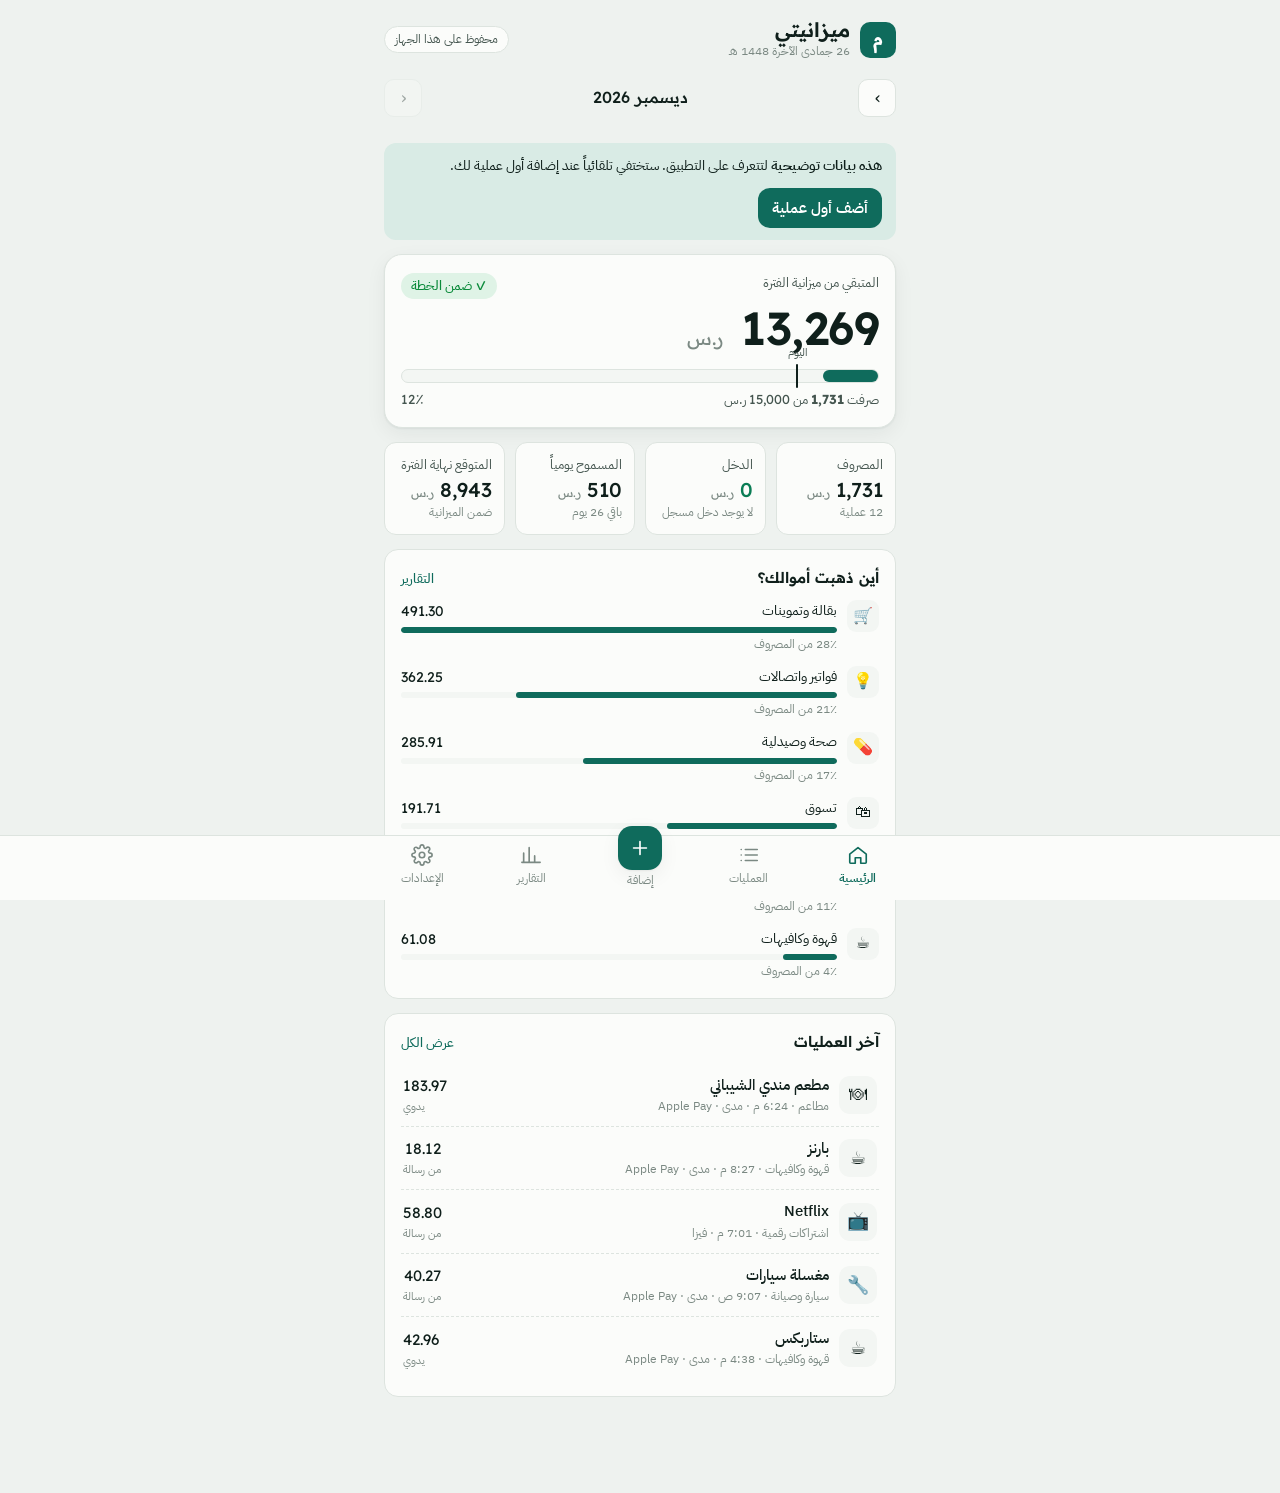
==== android/app/src/main/assets/index.html @ 85bf8636 "Add Android APK that reads bank SMS automatically WebView app bundling the same page, with a native " ====
<!doctype html>
<html lang="ar" dir="rtl">
<head>
<meta charset="utf-8">
<meta name="viewport" content="width=device-width,initial-scale=1,viewport-fit=cover">
<meta name="theme-color" content="#0f6b5c">
<meta name="apple-mobile-web-app-status-bar-style" content="default">
<link rel="manifest" href="manifest.webmanifest">
<link rel="apple-touch-icon" href="icons/icon-180.png">
<link rel="icon" type="image/png" href="icons/icon-192.png">
<style>html,body{margin:0}body{padding-top:env(safe-area-inset-top,0px)}[hidden]{display:none!important}</style>
<title>ميزانيتي</title>
<meta name="apple-mobile-web-app-capable" content="yes">
<meta name="apple-mobile-web-app-title" content="ميزانيتي">
<link rel="preconnect" href="https://fonts.googleapis.com">
<link rel="preconnect" href="https://fonts.gstatic.com" crossorigin>
<link rel="stylesheet" href="https://fonts.googleapis.com/css2?family=IBM+Plex+Sans+Arabic:wght@400;500;600&family=Readex+Pro:wght@400;500;600;700&display=swap">
<style>
/* Layout: one phone-width column (max 34rem) with a fixed bottom tab bar; ledger-like rows, one hero budget gauge. */
:root {
  --bg: #eef2ef;
  --surface: #fbfcfa;
  --surface-2: #f3f6f3;
  --ink: #0f1f1b;
  --ink-2: #44554f;
  --muted: #7b8983;
  --line: #dde4df;
  --accent: #0f6b5c;
  --accent-ink: #ffffff;
  --accent-soft: #d9ebe5;
  --good: #0a8a3a;
  --good-soft: #dff3e6;
  --warn: #b77a00;
  --warn-mark: #fab219;
  --warn-soft: #fdf1d3;
  --bad: #c73434;
  --bad-soft: #f9e0de;
  --income: #0a7d55;
  --shadow: 0 1px 2px rgba(15, 31, 27, .06), 0 6px 20px rgba(15, 31, 27, .06);
  --f-display: "Readex Pro", "IBM Plex Sans Arabic", system-ui, sans-serif;
  --f-body: "IBM Plex Sans Arabic", "Segoe UI", Tahoma, system-ui, sans-serif;
  --r: 14px;
}
@media (prefers-color-scheme: dark) {
  :root:not([data-theme="light"]) {
    --bg: #0c1311; --surface: #141d1a; --surface-2: #1a2521; --ink: #edf3f0; --ink-2: #b2c1bb; --muted: #7f8e88;
    --line: #25312d; --accent: #4cc2a6; --accent-ink: #062019; --accent-soft: #173a32; --good: #3ccf6e; --good-soft: #13301f;
    --warn: #f3b73c; --warn-mark: #fab219; --warn-soft: #33290f; --bad: #ef6b6b; --bad-soft: #3a1c1c; --income: #4fd29a;
    --shadow: 0 1px 2px rgba(0, 0, 0, .3), 0 6px 20px rgba(0, 0, 0, .25); color-scheme: dark;
  }
}
:root[data-theme="dark"] {
  --bg: #0c1311; --surface: #141d1a; --surface-2: #1a2521; --ink: #edf3f0; --ink-2: #b2c1bb; --muted: #7f8e88;
  --line: #25312d; --accent: #4cc2a6; --accent-ink: #062019; --accent-soft: #173a32; --good: #3ccf6e; --good-soft: #13301f;
  --warn: #f3b73c; --warn-mark: #fab219; --warn-soft: #33290f; --bad: #ef6b6b; --bad-soft: #3a1c1c; --income: #4fd29a;
  --shadow: 0 1px 2px rgba(0, 0, 0, .3), 0 6px 20px rgba(0, 0, 0, .25); color-scheme: dark;
}

* { box-sizing: border-box; }
html, body { background: var(--bg); color: var(--ink); }
body { font-family: var(--f-body); font-size: 15px; line-height: 1.6; -webkit-text-size-adjust: 100%; }
button, input, select, textarea { font: inherit; color: inherit; }
button { cursor: pointer; }
:focus-visible { outline: 2px solid var(--accent); outline-offset: 2px; }
.num { font-family: var(--f-display); font-variant-numeric: tabular-nums; }
.muted { color: var(--muted); }
.small { font-size: 13px; }

.wrap { max-width: 34rem; margin: 0 auto; padding-inline: 16px; padding-block: 12px calc(96px + env(safe-area-inset-bottom, 0px)); }

/* header */
.top { display: flex; align-items: center; justify-content: space-between; gap: 12px; padding-block: 6px 14px; }
.brand { display: flex; align-items: center; gap: 10px; }
.brand-mark { width: 36px; height: 36px; border-radius: 10px; background: var(--accent); color: var(--accent-ink); display: grid; place-items: center; font-family: var(--f-display); font-weight: 700; font-size: 18px; }
.brand h1 { margin: 0; font-family: var(--f-display); font-size: 20px; font-weight: 600; line-height: 1.2; }
.brand .sub { font-size: 12px; color: var(--muted); }
.chip-store { font-size: 12px; color: var(--ink-2); background: var(--surface); border: 1px solid var(--line); border-radius: 999px; padding: 3px 10px; white-space: nowrap; }

/* period switcher */
.period { display: flex; align-items: center; justify-content: space-between; gap: 8px; margin-block: 4px 12px; }
.period .label { font-family: var(--f-display); font-weight: 500; font-size: 16px; text-align: center; flex: 1; min-width: 0; }
.iconbtn { width: 38px; height: 38px; border-radius: 10px; border: 1px solid var(--line); background: var(--surface); display: grid; place-items: center; font-size: 18px; line-height: 1; }
.iconbtn:disabled { opacity: .35; cursor: default; }

section[data-tab] { display: grid; gap: 14px; }
section[data-tab][hidden], [hidden] { display: none !important; }
.card { background: var(--surface); border: 1px solid var(--line); border-radius: var(--r); padding: 16px; min-width: 0; }
.card h2 { margin: 0 0 10px; font-size: 15px; font-weight: 600; font-family: var(--f-display); display: flex; justify-content: space-between; align-items: baseline; gap: 8px; }
.card h2 .link { font-family: var(--f-body); font-weight: 500; font-size: 13px; color: var(--accent); background: none; border: 0; padding: 0; }

/* hero gauge */
.hero { background: var(--surface); border: 1px solid var(--line); border-radius: 18px; padding: 18px 16px 16px; box-shadow: var(--shadow); }
.hero .eyebrow { font-size: 13px; color: var(--ink-2); }
.hero .big { font-family: var(--f-display); font-size: clamp(34px, 11vw, 46px); font-weight: 600; line-height: 1.1; margin-block: 4px 2px; letter-spacing: -.5px; }
.hero .big .cur { font-size: .42em; font-weight: 400; color: var(--muted); margin-inline-start: 4px; }
.hero .big.neg { color: var(--bad); }
.gauge { position: relative; height: 14px; border-radius: 7px; background: var(--surface-2); border: 1px solid var(--line); margin-block: 16px 6px; overflow: visible; }
.gauge .fill { position: absolute; inset-block: 0; inset-inline-start: 0; border-radius: 7px; background: var(--accent); transition: width .5s ease; }
.gauge .fill.warn { background: var(--warn-mark); }
.gauge .fill.bad { background: var(--bad); }
.gauge .pace { position: absolute; top: -6px; bottom: -6px; width: 2px; background: var(--ink); border-radius: 1px; }
.gauge .pace::after { content: attr(data-label); position: absolute; top: -20px; transform: translateX(50%); font-size: 11px; color: var(--ink-2); white-space: nowrap; }
.gauge-legend { display: flex; justify-content: space-between; gap: 8px; font-size: 13px; color: var(--ink-2); flex-wrap: wrap; }
.pill { display: inline-flex; align-items: center; gap: 6px; font-size: 12.5px; font-weight: 500; border-radius: 999px; padding: 3px 10px; }
.pill.good { background: var(--good-soft); color: var(--good); }
.pill.warn { background: var(--warn-soft); color: var(--warn); }
.pill.bad { background: var(--bad-soft); color: var(--bad); }
.hero-head { display: flex; justify-content: space-between; align-items: flex-start; gap: 8px; }

.stats { display: grid; grid-template-columns: repeat(2, minmax(0, 1fr)); gap: 10px; }
.stat { background: var(--surface); border: 1px solid var(--line); border-radius: 12px; padding: 12px; min-width: 0; }
.stat .k { font-size: 12.5px; color: var(--ink-2); }
.stat .v { font-family: var(--f-display); font-size: 20px; font-weight: 500; line-height: 1.3; margin-top: 2px; overflow-wrap: anywhere; }
.stat .v small { font-size: 12px; color: var(--muted); font-weight: 400; }
.stat .h { font-size: 12px; color: var(--muted); }

.banner { border-radius: 12px; padding: 12px 14px; font-size: 14px; display: flex; gap: 10px; align-items: flex-start; justify-content: space-between; flex-wrap: wrap; }
.banner.sample { background: var(--accent-soft); color: var(--ink); }
.banner.warn { background: var(--warn-soft); }
.banner.bad { background: var(--bad-soft); }
.banner b { font-weight: 600; }

/* category bars */
.cats { display: grid; gap: 12px; }
.catrow { display: grid; grid-template-columns: 32px minmax(0, 1fr) auto; gap: 4px 10px; align-items: center; }
.catrow .ic { grid-row: span 2; width: 32px; height: 32px; border-radius: 9px; background: var(--surface-2); display: grid; place-items: center; font-size: 16px; }
.catrow .nm { font-size: 14px; min-width: 0; overflow: hidden; text-overflow: ellipsis; white-space: nowrap; }
.catrow .amt { font-family: var(--f-display); font-size: 14px; text-align: end; font-variant-numeric: tabular-nums; }
.catrow .bar { grid-column: 2 / 4; height: 6px; background: var(--surface-2); border-radius: 3px; position: relative; overflow: hidden; }
.catrow .bar i { position: absolute; inset-block: 0; inset-inline-start: 0; background: var(--accent); border-radius: 3px; }
.catrow .bar i.warn { background: var(--warn-mark); }
.catrow .bar i.bad { background: var(--bad); }
.catrow .meta { grid-column: 2 / 4; font-size: 12px; color: var(--muted); margin-top: -2px; }

/* transactions */
.day { display: grid; gap: 2px; }
.dayhead { display: flex; justify-content: space-between; font-size: 12.5px; color: var(--muted); padding-block: 8px 4px; border-bottom: 1px solid var(--line); }
.tx { display: grid; grid-template-columns: 38px minmax(0, 1fr) auto; gap: 10px; align-items: center; padding: 10px 2px; border: 0; background: none; text-align: start; width: 100%; border-bottom: 1px dashed var(--line); }
.tx:last-child { border-bottom: 0; }
.tx .ic { width: 38px; height: 38px; border-radius: 11px; background: var(--surface-2); display: grid; place-items: center; font-size: 18px; }
.tx .t1 { font-size: 14.5px; font-weight: 500; overflow: hidden; text-overflow: ellipsis; white-space: nowrap; }
.tx .t2 { font-size: 12px; color: var(--muted); overflow: hidden; text-overflow: ellipsis; white-space: nowrap; }
.tx .a { font-family: var(--f-display); font-variant-numeric: tabular-nums; font-size: 15px; text-align: end; white-space: nowrap; }
.tx .a.in { color: var(--income); }
.tx .src { font-size: 11px; color: var(--muted); display: block; text-align: end; }
.empty { text-align: center; color: var(--muted); padding: 24px 8px; font-size: 14px; }

.filters { display: grid; gap: 8px; }
.segs { display: flex; gap: 6px; flex-wrap: wrap; }
.seg { border: 1px solid var(--line); background: var(--surface); border-radius: 999px; padding: 6px 14px; font-size: 13.5px; }
.seg[aria-pressed="true"] { background: var(--ink); color: var(--bg); border-color: var(--ink); }
.field { display: grid; gap: 4px; min-width: 0; }
.field label, .lbl { font-size: 13px; color: var(--ink-2); }
input[type=text], input[type=search], input[type=number], input[type=datetime-local], select, textarea {
  width: 100%; border: 1px solid var(--line); background: var(--surface); border-radius: 10px; padding: 10px 12px; font-size: 16px; min-width: 0;
}
textarea { resize: vertical; min-height: 150px; line-height: 1.7; }
input:focus, select:focus, textarea:focus { outline: 2px solid var(--accent); outline-offset: 0; border-color: transparent; }
.row2 { display: grid; grid-template-columns: repeat(2, minmax(0, 1fr)); gap: 10px; }
.btn { border: 0; border-radius: 12px; padding: 12px 18px; font-weight: 600; background: var(--accent); color: var(--accent-ink); font-size: 15px; }
.btn.ghost { background: var(--surface-2); color: var(--ink); border: 1px solid var(--line); font-weight: 500; }
.btn.danger { background: var(--bad); color: #fff; }
.btn.block { width: 100%; }
.btns { display: flex; gap: 8px; flex-wrap: wrap; }
.amount-in { font-family: var(--f-display); font-size: 30px !important; text-align: center; padding: 12px !important; }
.catgrid { display: grid; grid-template-columns: repeat(auto-fill, minmax(96px, 1fr)); gap: 8px; }
.catbtn { border: 1px solid var(--line); background: var(--surface); border-radius: 12px; padding: 8px 4px; display: grid; justify-items: center; gap: 2px; font-size: 12.5px; line-height: 1.3; min-height: 64px; }
.catbtn .e { font-size: 20px; }
.catbtn[aria-pressed="true"] { border-color: var(--accent); background: var(--accent-soft); box-shadow: inset 0 0 0 1px var(--accent); }

.parsed { display: grid; gap: 10px; }
.pcard { border: 1px solid var(--line); border-radius: 12px; padding: 12px; display: grid; gap: 8px; background: var(--surface); }
.pcard.off { opacity: .55; }
.pcard.err { border-style: dashed; }
.pcard .raw { font-size: 12px; color: var(--muted); white-space: pre-line; max-height: 4.8em; overflow: hidden; }
.pcard .head { display: flex; align-items: center; justify-content: space-between; gap: 8px; }
.warnline { font-size: 12.5px; color: var(--warn); }
.errline { font-size: 13px; color: var(--bad); }
.check { display: inline-flex; align-items: center; gap: 6px; font-size: 13.5px; }
.check input { width: 18px; height: 18px; accent-color: var(--accent); }

/* charts */
.chart { position: relative; width: 100%; }
.chart svg { display: block; width: 100%; overflow: visible; }
.chart text { fill: var(--muted); font-size: 11px; font-family: var(--f-body); }
.chart .grid { stroke: var(--line); stroke-width: 1; }
.chart .base { stroke: var(--muted); stroke-width: 1; }
.tip { position: absolute; pointer-events: none; background: var(--ink); color: var(--bg); border-radius: 8px; padding: 6px 10px; font-size: 12.5px; line-height: 1.5; white-space: nowrap; transform: translate(50%, -100%); z-index: 3; }
.tip[hidden] { display: none; }
.legend { display: flex; gap: 14px; flex-wrap: wrap; font-size: 12.5px; color: var(--ink-2); margin-top: 8px; }
.legend i { display: inline-block; width: 14px; height: 3px; border-radius: 2px; vertical-align: middle; margin-inline-end: 6px; background: var(--accent); }
.legend i.dash { background: repeating-linear-gradient(90deg, var(--muted) 0 4px, transparent 4px 7px); }
.legend i.bad { background: var(--bad); height: 8px; }
.legend i.bar { height: 8px; }

.tbl { overflow-x: auto; }
table { width: 100%; border-collapse: collapse; font-size: 14px; }
th { font-weight: 500; font-size: 12.5px; color: var(--muted); text-align: start; padding: 6px 4px; border-bottom: 1px solid var(--line); }
td { padding: 8px 4px; border-bottom: 1px solid var(--line); }
td.n, th.n { text-align: end; font-family: var(--f-display); font-variant-numeric: tabular-nums; white-space: nowrap; }
tr:last-child td { border-bottom: 0; }
.delta-up { color: var(--bad); }
.delta-down { color: var(--good); }

.kv { display: grid; grid-template-columns: repeat(2, minmax(0, 1fr)); gap: 10px; }

/* settings */
.set-list { display: grid; gap: 10px; }
.setrow { display: grid; grid-template-columns: 30px minmax(0, 1fr) 110px; gap: 10px; align-items: center; }
.setrow input { padding: 8px 10px; font-size: 15px; }
.steps { margin: 0; padding-inline-start: 20px; display: grid; gap: 8px; font-size: 14px; }
.steps code, .mono { font-family: ui-monospace, "SF Mono", Menlo, monospace; font-size: 12.5px; background: var(--surface-2); padding: 1px 6px; border-radius: 6px; }
details.card summary { cursor: pointer; font-family: var(--f-display); font-weight: 600; font-size: 15px; }
details.card[open] summary { margin-bottom: 10px; }
.rule { display: flex; justify-content: space-between; align-items: center; gap: 8px; font-size: 14px; padding-block: 6px; border-bottom: 1px solid var(--line); }
.rule:last-child { border-bottom: 0; }
.rule span { min-width: 0; overflow-wrap: anywhere; }

/* bottom nav */
nav.tabs { position: fixed; inset-inline: 0; bottom: 0; z-index: 10; background: var(--surface); border-top: 1px solid var(--line); padding-bottom: env(safe-area-inset-bottom, 0px); }
nav.tabs .in { max-width: 34rem; margin: 0 auto; display: grid; grid-template-columns: repeat(5, 1fr); }
nav.tabs button { border: 0; background: none; padding: 8px 2px 10px; display: grid; justify-items: center; gap: 2px; font-size: 11.5px; color: var(--muted); }
nav.tabs button svg { width: 22px; height: 22px; stroke: currentColor; fill: none; stroke-width: 1.8; stroke-linecap: round; stroke-linejoin: round; }
nav.tabs button[aria-current="page"] { color: var(--accent); font-weight: 600; }
nav.tabs .add span.plus { width: 44px; height: 44px; margin-top: -18px; border-radius: 14px; background: var(--accent); color: var(--accent-ink); display: grid; place-items: center; box-shadow: var(--shadow); }
nav.tabs .add span.plus svg { stroke: var(--accent-ink); }

/* sheet */
.sheet-bg { position: fixed; inset: 0; background: rgba(8, 16, 13, .45); z-index: 20; display: grid; align-items: end; justify-items: center; }
.sheet { background: var(--bg); width: 100%; max-width: 34rem; max-height: 92%; overflow-y: auto; border-radius: 18px 18px 0 0; padding: 16px 16px calc(20px + env(safe-area-inset-bottom, 0px)); display: grid; gap: 12px; }
.sheet h3 { margin: 0; font-family: var(--f-display); font-size: 17px; font-weight: 600; display: flex; justify-content: space-between; align-items: center; }
.toast { position: fixed; bottom: calc(84px + env(safe-area-inset-bottom, 0px)); inset-inline: 16px; margin: 0 auto; max-width: 30rem; background: var(--ink); color: var(--bg); border-radius: 12px; padding: 10px 14px; font-size: 14px; z-index: 30; text-align: center; }

@media (min-width: 560px) {
  .stats { grid-template-columns: repeat(4, minmax(0, 1fr)); }
}
@media (prefers-reduced-motion: reduce) { * { transition: none !important; animation: none !important; } }
</style>
</head>
<body>
<div dir="rtl" lang="ar">
<div class="wrap">
  <header class="top">
    <div class="brand"><div class="brand-mark" aria-hidden="true">م</div><div><h1>ميزانيتي</h1><div class="sub" id="hijri"></div></div></div>
    <span class="chip-store" id="storechip">جارِ التحميل…</span>
  </header>
  <main>
    <section data-tab="home"></section>
    <section data-tab="txns" hidden></section>
    <section data-tab="add" hidden></section>
    <section data-tab="reports" hidden></section>
    <section data-tab="settings" hidden></section>
  </main>
</div>
<nav class="tabs" aria-label="التنقل">
  <div class="in">
    <button data-go="home"><svg viewBox="0 0 24 24"><path d="M3 11l9-7 9 7v9a1 1 0 0 1-1 1h-5v-6H9v6H4a1 1 0 0 1-1-1z"/></svg>الرئيسية</button>
    <button data-go="txns"><svg viewBox="0 0 24 24"><path d="M8 6h13M8 12h13M8 18h13M3.5 6h.01M3.5 12h.01M3.5 18h.01"/></svg>العمليات</button>
    <button data-go="add" class="add" aria-label="إضافة عملية"><span class="plus"><svg viewBox="0 0 24 24"><path d="M12 5v14M5 12h14"/></svg></span>إضافة</button>
    <button data-go="reports"><svg viewBox="0 0 24 24"><path d="M4 20V10M10 20V4M16 20v-7M22 20H2"/></svg>التقارير</button>
    <button data-go="settings"><svg viewBox="0 0 24 24"><circle cx="12" cy="12" r="3"/><path d="M19.4 15a1.7 1.7 0 0 0 .3 1.8l.1.1a2 2 0 1 1-2.8 2.8l-.1-.1a1.7 1.7 0 0 0-1.8-.3 1.7 1.7 0 0 0-1 1.5V21a2 2 0 1 1-4 0v-.1a1.7 1.7 0 0 0-1.1-1.5 1.7 1.7 0 0 0-1.8.3l-.1.1a2 2 0 1 1-2.8-2.8l.1-.1a1.7 1.7 0 0 0 .3-1.8 1.7 1.7 0 0 0-1.5-1H3a2 2 0 1 1 0-4h.1a1.7 1.7 0 0 0 1.5-1.1 1.7 1.7 0 0 0-.3-1.8l-.1-.1a2 2 0 1 1 2.8-2.8l.1.1a1.7 1.7 0 0 0 1.8.3H9a1.7 1.7 0 0 0 1-1.5V3a2 2 0 1 1 4 0v.1a1.7 1.7 0 0 0 1 1.5 1.7 1.7 0 0 0 1.8-.3l.1-.1a2 2 0 1 1 2.8 2.8l-.1.1a1.7 1.7 0 0 0-.3 1.8V9a1.7 1.7 0 0 0 1.5 1H21a2 2 0 1 1 0 4h-.1a1.7 1.7 0 0 0-1.5 1z"/></svg>الإعدادات</button>
  </div>
</nav>
<div id="sheet" hidden></div>
<div class="toast" id="toast" hidden role="status"></div>
</div>
<script>
// ===== محلل رسائل البنوك + التصنيف التلقائي =====
// Pure functions: no DOM. Tested with node (test/parser.test.js).

const CATEGORIES = [
  // id, Arabic name, icon glyph, kind
  { id: 'groceries', name: 'بقالة وتموينات', icon: '🛒', kind: 'expense' },
  { id: 'restaurants', name: 'مطاعم', icon: '🍽', kind: 'expense' },
  { id: 'coffee', name: 'قهوة وكافيهات', icon: '☕', kind: 'expense' },
  { id: 'delivery', name: 'تطبيقات توصيل', icon: '🛵', kind: 'expense' },
  { id: 'fuel', name: 'وقود', icon: '⛽', kind: 'expense' },
  { id: 'transport', name: 'مواصلات وتنقل', icon: '🚕', kind: 'expense' },
  { id: 'car', name: 'سيارة وصيانة', icon: '🔧', kind: 'expense' },
  { id: 'shopping', name: 'تسوق', icon: '🛍', kind: 'expense' },
  { id: 'bills', name: 'فواتير واتصالات', icon: '💡', kind: 'expense' },
  { id: 'subscriptions', name: 'اشتراكات رقمية', icon: '📺', kind: 'expense' },
  { id: 'housing', name: 'سكن وإيجار', icon: '🏠', kind: 'expense' },
  { id: 'health', name: 'صحة وصيدلية', icon: '💊', kind: 'expense' },
  { id: 'personal', name: 'عناية شخصية', icon: '💈', kind: 'expense' },
  { id: 'education', name: 'تعليم', icon: '🎓', kind: 'expense' },
  { id: 'entertainment', name: 'ترفيه', icon: '🎬', kind: 'expense' },
  { id: 'travel', name: 'سفر وفنادق', icon: '✈', kind: 'expense' },
  { id: 'government', name: 'رسوم حكومية', icon: '🏛', kind: 'expense' },
  { id: 'insurance', name: 'تأمين', icon: '🛡', kind: 'expense' },
  { id: 'family', name: 'عائلة ومنزل', icon: '👨‍👩‍👧', kind: 'expense' },
  { id: 'charity', name: 'صدقات وزكاة', icon: '🤲', kind: 'expense' },
  { id: 'cash', name: 'سحب نقدي', icon: '💵', kind: 'expense' },
  { id: 'transfers', name: 'حوالات صادرة', icon: '↗', kind: 'expense' },
  { id: 'other', name: 'أخرى', icon: '•', kind: 'expense' },
  { id: 'salary', name: 'راتب', icon: '💼', kind: 'income' },
  { id: 'transfer_in', name: 'حوالة واردة', icon: '↙', kind: 'income' },
  { id: 'refund', name: 'استرداد', icon: '↩', kind: 'income' },
  { id: 'income_other', name: 'دخل آخر', icon: '＋', kind: 'income' },
];

// Keywords are matched against the lower-cased merchant (and the whole SMS as fallback).
const CATEGORY_KEYWORDS = {
  groceries: ['panda', 'بنده', 'بندة', 'danube', 'الدانوب', 'othaim', 'العثيمين', 'tamimi', 'التميمي', 'carrefour', 'كارفور', 'lulu', 'لولو', 'farm superstore', 'المزرعة', 'nesto', 'نستو', 'hyper', 'هايبر', 'supermarket', 'سوبرماركت', 'سوبر ماركت', 'grocery', 'بقالة', 'تموينات', 'manuel', 'مانويل', 'bin dawood', 'بن داود', 'ninja', 'نينجا', 'nana', 'نعناع', 'tamimi markets', 'meat', 'ملحمة', 'مخبز', 'bakery', 'خضار'],
  restaurants: ['restaurant', 'مطعم', 'مطاعم', 'albaik', 'al baik', 'البيك', 'mcdonald', 'ماكدونالدز', 'kfc', 'كنتاكي', 'burger', 'برجر', 'بيرجر', 'pizza', 'بيتزا', 'herfy', 'هرفي', 'kudu', 'كودو', 'shawarma', 'شاورما', 'shawarmer', 'شاورمر', 'maestro', 'مايسترو', 'subway', 'صب واي', 'hardee', 'هارديز', 'grill', 'مشويات', 'mandi', 'مندي', 'مطبخ', 'kitchen', 'broast', 'بروست', 'domino', 'دومينوز', 'papa john', 'popeyes', 'بوبايز', 'texas', 'فوال', 'bistro', 'diner', 'steak', 'sushi'],
  coffee: ['coffee', 'قهوة', 'كوفي', 'cafe', 'café', 'كافيه', 'كافي', 'starbucks', 'ستاربكس', 'barns', 'بارنز', 'dunkin', 'دانكن', 'tim hortons', 'تيم هورتنز', 'half million', 'هاف مليون', 'dose', 'دوز', 'roaster', 'محمصة', 'كيف', 'kayf', 'brew', 'espresso', 'dr.cafe', 'دكتور كيف', 'overdose', 'اوفردوز', 'java'],
  delivery: ['jahez', 'جاهز', 'hungerstation', 'هنقرستيشن', 'هنقر', 'keeta', 'كيتا', 'toyou', 'تويو', 'mrsool', 'مرسول', 'the chefz', 'ذا شفز', 'careem food', 'lugmety', 'لقمتي', 'shgardi', 'شقردي', 'talabat', 'طلبات'],
  fuel: ['aldrees', 'al drees', 'الدريس', 'sasco', 'ساسكو', 'naft', 'نفط', 'fuel', 'وقود', 'بنزين', 'petrol', 'gas station', 'محطة', 'adnoc', 'أدنوك', 'ادنوك', 'almaha', 'المها', 'petromin', 'بترومين', 'car fuel', 'mobil'],
  transport: ['uber', 'أوبر', 'اوبر', 'careem', 'كريم', 'bolt', 'بولت', 'jeeny', 'جيني', 'metro', 'مترو', 'parking', 'مواقف', 'saptco', 'سابتكو', 'darb', 'درب', 'train', 'قطار', 'sar rail', 'haramain', 'الحرمين', 'taxi', 'تاكسي', 'ekar', 'إيكار', 'yelo', 'يلو', 'theeb', 'ذيب', 'budget rent', 'تأجير سيارات'],
  car: ['car wash', 'مغسلة سيارات', 'مغسلة', 'workshop', 'ورشة', 'tire', 'tyre', 'كفرات', 'إطارات', 'اطارات', 'oil change', 'تغيير زيت', 'زيوت', 'auto', 'قطع غيار', 'spare parts', 'fahas', 'فحص دوري', 'mvpi', 'najm', 'نجم'],
  shopping: ['amazon', 'أمازون', 'امازون', 'noon', 'نون', 'shein', 'شي ان', 'شي إن', 'namshi', 'نمشي', 'ikea', 'ايكيا', 'إيكيا', 'centrepoint', 'سنتربوينت', 'h&m', 'zara', 'زارا', 'extra', 'اكسترا', 'إكسترا', 'jarir', 'جرير', 'mall', 'مول', 'saco', 'ساكو', 'max', 'ماكس', 'home centre', 'هوم سنتر', 'splash', 'سبلاش', 'nike', 'adidas', 'apple store', 'aliexpress', 'trendyol', 'ترينديول', 'store', 'متجر', 'boutique', 'بوتيك', 'عطور', 'perfume', 'abdul samad', 'عبدالصمد', 'arabian oud', 'العربية للعود', 'salla', 'سلة', 'zid', 'زد', 'tabby', 'تابي', 'tamara', 'تمارا'],
  bills: ['stc', 'اس تي سي', 'زين', 'zain', 'mobily', 'موبايلي', 'salam', 'سلام', 'virgin', 'فيرجن', 'lebara', 'ليبارا', 'sec', 'الكهرباء', 'electricity', 'water', 'المياه', 'nwc', 'فاتورة', 'فواتير', 'sadad', 'سداد', 'bill', 'internet', 'انترنت', 'إنترنت', 'fiber', 'فايبر'],
  subscriptions: ['netflix', 'نتفلكس', 'نتفليكس', 'shahid', 'شاهد', 'spotify', 'سبوتيفاي', 'anghami', 'أنغامي', 'انغامي', 'osn', 'apple.com', 'itunes', 'icloud', 'google', 'youtube', 'يوتيوب', 'chatgpt', 'openai', 'claude', 'anthropic', 'disney', 'ديزني', 'starzplay', 'prime video', 'amazon prime', 'microsoft', 'adobe', 'canva', 'subscription', 'اشتراك', 'playstation plus', 'xbox', 'tod', 'ssc'],
  housing: ['rent', 'إيجار', 'ايجار', 'ejar', 'real estate', 'عقار', 'عقارات', 'housing', 'سكن', 'compound', 'كمباوند', 'maintenance', 'صيانة منزل', 'furniture', 'أثاث', 'اثاث'],
  health: ['pharmacy', 'صيدلية', 'صيدليات', 'nahdi', 'النهدي', 'aldawaa', 'al-dawaa', 'الدواء', 'whites', 'وايتس', 'hospital', 'مستشفى', 'clinic', 'عيادة', 'عيادات', 'medical', 'طبي', 'مجمع طبي', 'lab', 'مختبر', 'dental', 'أسنان', 'اسنان', 'optic', 'نظارات', 'magrabi', 'مغربي', 'sulaiman al habib', 'الحبيب', 'dallah', 'دله', 'mouwasat', 'المواساة', 'gym', 'جيم', 'fitness', 'fitness time', 'وقت اللياقة', 'نادي رياضي'],
  personal: ['salon', 'صالون', 'حلاق', 'حلاقة', 'barber', 'spa', 'سبا', 'laundry', 'مغسلة ملابس', 'غسيل', 'beauty', 'تجميل', 'cosmetic', 'nice one', 'نايس ون', 'sephora', 'سيفورا', 'faces', 'فيسز'],
  education: ['school', 'مدرسة', 'مدارس', 'university', 'جامعة', 'course', 'دورة', 'دورات', 'udemy', 'coursera', 'مكتبة', 'library', 'tuition', 'رسوم دراسية', 'academy', 'أكاديمية', 'اكاديمية', 'institute', 'معهد', 'kindergarten', 'روضة', 'حضانة', 'nursery'],
  entertainment: ['cinema', 'سينما', 'vox', 'ڤوكس', 'فوكس', 'muvi', 'موفي', 'amc', 'boulevard', 'بوليفارد', 'webook', 'ويبوك', 'playstation', 'steam', 'game', 'games', 'ألعاب', 'العاب', 'park', 'ملاهي', 'bowling', 'بولينج', 'riyadh season', 'موسم الرياض', 'ticket', 'تذاكر', 'تذكرة', 'event', 'فعالية', 'sparky', 'سباركيز', 'kidzania'],
  travel: ['saudia', 'السعودية للطيران', 'الخطوط السعودية', 'flynas', 'طيران ناس', 'ناس', 'flyadeal', 'أديل', 'اديل', 'booking', 'بوكينج', 'airbnb', 'hotel', 'فندق', 'فنادق', 'agoda', 'أجودا', 'almosafer', 'المسافر', 'tajawal', 'تجوال', 'emirates', 'airline', 'airways', 'طيران', 'marriott', 'hilton', 'hyatt', 'radisson', 'movenpick', 'شقق فندقية', 'resort', 'منتجع', 'expedia', 'gathern', 'قذرن', 'جاذر إن'],
  government: ['absher', 'أبشر', 'ابشر', 'moi', 'وزارة', 'مرور', 'traffic', 'مخالفة', 'jawazat', 'جوازات', 'najiz', 'ناجز', 'muqeem', 'مقيم', 'qiwa', 'قوى', 'balady', 'بلدي', 'gosi', 'التأمينات', 'رسوم', 'fees', 'efaa', 'إيفاء', 'passport', 'iqama', 'إقامة', 'visa fee', 'تأشيرة', 'saber', 'ساعد'],
  insurance: ['insurance', 'تأمين', 'تامين', 'tawuniya', 'التعاونية', 'bupa', 'بوبا', 'medgulf', 'ميدغلف', 'walaa', 'ولاء', 'malath', 'ملاذ', 'salama', 'سلامة', 'tameeni', 'تأميني', 'takaful', 'تكافل'],
  charity: ['charity', 'صدقة', 'صدقات', 'ehsan', 'احسان', 'إحسان', 'جمعية', 'تبرع', 'تبرعات', 'donation', 'donate', 'zakat', 'زكاة', 'waqf', 'وقف', 'اوقاف', 'أوقاف', 'shefaa', 'شفاء', 'furijat', 'فرجت', 'جود', 'jood'],
};

const DEFAULT_KIND_CAT = { expense: 'other', income: 'income_other' };

// ---- text normalisation ----
function normalizeDigits(s) {
  return String(s || '')
    .replace(/[٠-٩]/g, (d) => String(d.charCodeAt(0) - 0x0660))
    .replace(/[۰-۹]/g, (d) => String(d.charCodeAt(0) - 0x06F0))
    .replace(/٫/g, '.') // Arabic decimal separator
    .replace(/[٬،]/g, ',') // Arabic thousands separator / comma
    .replace(/ـ/g, '') // tatweel
    .replace(/[‎‏‪-‮⁦-⁩]/g, ''); // bidi marks
}

function normalizeMerchant(s) {
  return normalizeDigits(s).toLowerCase().replace(/[\s\-_.*#]+/g, ' ').replace(/\s\d{3,}$/, '').trim();
}

function hashText(s) {
  const t = normalizeDigits(s).replace(/\s+/g, ' ').trim().toLowerCase();
  let h = 5381;
  for (let i = 0; i < t.length; i++) h = ((h << 5) + h + t.charCodeAt(i)) | 0;
  return 'h' + (h >>> 0).toString(36) + t.length.toString(36);
}

// ---- category detection ----
function findCat(text) {
  let best = null, bestLen = 0;
  for (const [cat, words] of Object.entries(CATEGORY_KEYWORDS)) {
    for (const w of words) {
      if (w.length > bestLen && matchesWord(text, w)) { best = cat; bestLen = w.length; }
    }
  }
  return best;
}

function categorize(merchant, fullText, kind, rules) {
  const m = normalizeMerchant(merchant);
  if (rules && m && rules[m]) return rules[m];
  const byMerchant = m && findCat(m);
  if (byMerchant) return byMerchant;
  if (kind === 'expense' && fullText) {
    // Payment-method words ("stc pay", "apple pay") must not decide the category.
    const t = normalizeDigits(fullText).toLowerCase().replace(/(stc\s*pay|apple\s*pay|اس تي سي باي|ابل باي|أبل باي)/g, ' ');
    const byText = findCat(t);
    if (byText) return byText;
  }
  return DEFAULT_KIND_CAT[kind] || 'other';
}

function escRe(w) { return w.replace(/[.*+?^${}()|[\]\\]/g, '\\$&'); }
function matchesWord(text, w) {
  // Whole-word match in both scripts, so "stc" doesn't hit "castcom" and "نون" doesn't hit "قانون".
  const L = /^[a-z0-9&.' ]+$/.test(w) ? 'a-z0-9' : '\u0621-\u064Aa-z0-9';
  const re = new RegExp('(^|[^' + L + '])' + escRe(w) + '($|[^' + L + '])');
  return re.test(text);
}

// ---- SMS parsing ----
const CUR = '(SAR|SR|S\\.R|ر\\.?\\s?س\\.?|ريال|رس|USD|US\\$|EUR|AED|GBP|KWD|BHD|QAR|OMR|EGP|JOD|TRY|\\$|€|£)';
const NUM = '(\\d+(?:\\.\\d{1,3})?)';

function curCode(c) {
  if (!c) return null;
  c = c.replace(/\s/g, '').toUpperCase();
  if (/^(SAR|SR|S\.R|ر\.?س\.?|ريال|رس)$/i.test(c) || /ر.?س/.test(c) || c === 'ريال') return 'SAR';
  if (c === '$' || c === 'US$') return 'USD';
  if (c === '€') return 'EUR';
  if (c === '£') return 'GBP';
  return c;
}

function extractAmount(text) {
  // Drop balance / available-limit fragments so they are never read as the amount.
  const t = text
    .replace(/(الرصيد|رصيد|المتاح|الحد المتاح|Balance|Bal\b|Avail[a-z.]*\s*(?:Bal[a-z.]*|limit)?)[^\n]*/gi, '')
    .replace(/(\d),(?=\d{3}(?!\d))/g, '$1');
  const found = [];
  const push = (re, ai, ci, ci2, weight) => {
    let m; re.lastIndex = 0;
    while ((m = re.exec(t))) found.push({ amount: parseFloat(m[ai]), cur: curCode(m[ci] || (ci2 ? m[ci2] : null)), idx: m.index, weight });
  };
  push(new RegExp('(?:مبلغ|المبلغ|بمبلغ|بقيمة|القيمة|قيمة|Amount|Amt|بـ)\\s*[:：]?\\s*' + CUR + '?\\s*' + NUM + '\\s*' + CUR + '?', 'gi'), 2, 1, 3, 3);
  push(new RegExp(CUR + '\\s*' + NUM, 'gi'), 2, 1, null, 2);
  push(new RegExp(NUM + '\\s*' + CUR, 'gi'), 1, 2, null, 2);
  const valid = found.filter((f) => f.amount > 0 && f.amount < 10000000);
  if (!valid.length) return null;
  // Prefer: labelled, then SAR, then earliest.
  valid.sort((a, b) => (b.weight - a.weight) || ((b.cur === 'SAR') - (a.cur === 'SAR')) || (a.idx - b.idx));
  const best = valid[0];
  // A labelled amount without currency: take currency from a currency match of the same number.
  if (!best.cur) {
    const same = valid.find((v) => v.amount === best.amount && v.cur);
    best.cur = same ? same.cur : 'SAR';
  }
  return { amount: Math.round(best.amount * 100) / 100, currency: best.cur };
}

const RX = {
  ignore: /(رمز\s*(التحقق|التفعيل|الدخول|سري)|كلمة\s*(المرور|السر)|OTP|one[- ]time|verification code|passcode|لا تشارك|do not share|مرفوض|رفض|declined|لم تتم|insufficient|غير كاف)/i,
  refund: /(استرداد|مسترد|مسترجع|استرجاع|refund|reversal|reversed|عكس عملية)/i,
  income: /(راتب|salary|payroll|إيداع|ايداع|deposit|حوالة\s*واردة|حواله\s*وارده|تحويل\s*وارد|واردة|incoming|credited|credit transfer|received|استلام|أضيف|اضافة مبلغ|إضافة مبلغ)/i,
  withdraw: /(سحب|ATM|withdraw)/i,
  transfer: /(حوالة|حواله|تحويل|transfer|صادرة|outgoing|sent to|إلى حساب|الى حساب)/i,
  bill: /(سداد|فاتورة|sadad|bill payment)/i,
};

function detectType(text) {
  if (RX.refund.test(text)) return { kind: 'income', sub: 'refund' };
  if (RX.income.test(text) && !/(شراء|purchase|POS)/i.test(text)) {
    return { kind: 'income', sub: /(راتب|salary|payroll)/i.test(text) ? 'salary' : RX.transfer.test(text) ? 'transfer_in' : 'income_other' };
  }
  if (RX.withdraw.test(text) && !/(شراء|purchase)/i.test(text)) return { kind: 'expense', sub: 'cash' };
  if (RX.bill.test(text)) return { kind: 'expense', sub: 'bill' };
  if (RX.transfer.test(text) && !/(شراء|purchase|POS)/i.test(text)) return { kind: 'expense', sub: 'transfer' };
  return { kind: 'expense', sub: 'purchase' };
}

const MERCHANT_LABEL = /^\s*(?:لدى|لدي|عند|من|المتجر|التاجر|اسم التاجر|الجهة|المفوتر|إلى|الى|المستفيد|لـ|At|Merchant|From|To|Beneficiary|Biller|Payee)\s*[:：]?\s*(.+?)\s*$/i;

function badMerchant(v) {
  const s = normalizeDigits(v).trim();
  if (!s || s.length < 2) return true;
  if (/^[\d\s*xX#:/.\-]+$/.test(s)) return true; // only digits / masks
  if (/^(حساب|بطاقة|البطاقة|الحساب|account|card|acc|a\/c|iban|رقم)/i.test(s)) return true;
  if (/^\d{1,4}[-/]\d{1,2}[-/]\d{1,4}/.test(s)) return true; // a date
  if (/^(SAR|ر\.?س|ريال)\s*\d/i.test(s)) return true;
  return false;
}

function cleanMerchant(v) {
  return normalizeDigits(v)
    .replace(/\s+(?:في|on|بتاريخ|date|at\s+\d).*$/i, '')
    .replace(/\s+\d{1,2}:\d{2}.*$/, '')
    .replace(/[;,|]+$/, '')
    .replace(/\s{2,}/g, ' ')
    .trim()
    .slice(0, 60);
}

function extractMerchant(text) {
  const lines = text.split(/\n|\r/).map((l) => l.trim()).filter(Boolean);
  for (const line of lines) {
    const m = line.match(MERCHANT_LABEL);
    if (m && !badMerchant(m[1])) return cleanMerchant(m[1]);
  }
  const inline = [
    /\b(?:at|from|to)\s+([A-Za-z؀-ۿ0-9&'. \-]{2,40}?)(?=\s+(?:on|with|using|card|via)\b|\s*[,.;\n]|\s+\d|$)/i,
    /(?:لدى|لدي|عند|المتجر|من)\s*[:：]?\s*([^\n,،;]{2,40}?)(?=\s+(?:في|على|بتاريخ|بمبلغ|بقيمة|مبلغ)(?:\s|$)|\s*[,،;\n]|$)/,
  ];
  for (const re of inline) {
    const m = text.match(re);
    if (m && !badMerchant(m[1])) return cleanMerchant(m[1]);
  }
  return '';
}

function extractMethod(text) {
  const t = text.toLowerCase();
  const brands = [];
  if (/mada|مدى/.test(t)) brands.push('مدى');
  if (/visa|فيزا/.test(t)) brands.push('فيزا');
  if (/master|ماستر/.test(t)) brands.push('ماستركارد');
  if (/amex|american express|أمريكان/.test(t)) brands.push('أمريكان إكسبريس');
  if (/apple\s*pay|أبل باي|ابل باي|آبل باي/.test(t)) brands.push('Apple Pay');
  if (/stc\s*pay|اس تي سي باي/.test(t)) brands.push('STC Pay');
  const brand = brands.join(' · ');
  const m = normalizeDigits(text).match(/(?:\*+|x{2,}|بطاقة\s*[:：]?\s*\**|البطاقة\s*[:：]?\s*\**|card\s*(?:no\.?|number)?\s*[:：]?\s*\**|ending\s*(?:with|in)?\s*|تنتهي\s*(?:بـ|ب)?\s*)(\d{4})\b/i);
  const last4 = m ? m[1] : '';
  return [brand, last4 ? '•' + last4 : ''].filter(Boolean).join(' ');
}

function pad(n) { return String(n).padStart(2, '0'); }
function isoLocal(d) {
  return d.getFullYear() + '-' + pad(d.getMonth() + 1) + '-' + pad(d.getDate()) + 'T' + pad(d.getHours()) + ':' + pad(d.getMinutes());
}

function extractDate(text, now) {
  now = now || new Date();
  const t = normalizeDigits(text);
  const tm = t.match(/(\d{1,2}):(\d{2})(?::\d{2})?\s*(ص|م|am|pm)?/i);
  let hh = tm ? +tm[1] : now.getHours(), mi = tm ? +tm[2] : now.getMinutes();
  if (tm && tm[3]) {
    const pm = /م|pm/i.test(tm[3]);
    if (pm && hh < 12) hh += 12;
    if (!pm && hh === 12) hh = 0;
  }
  const cands = [];
  const add = (y, m, d) => {
    if (y < 100) y += 2000;
    if (m < 1 || m > 12 || d < 1 || d > 31) return;
    const dt = new Date(y, m - 1, d, hh, mi);
    if (dt.getMonth() !== m - 1) return;
    cands.push(dt);
  };
  let m;
  const re4 = /(\d{4})[-/.](\d{1,2})[-/.](\d{1,2})/g;
  while ((m = re4.exec(t))) add(+m[1], +m[2], +m[3]);
  if (!cands.length) {
    const re2 = /(\d{1,2})[-/.](\d{1,2})[-/.](\d{2,4})/g;
    while ((m = re2.exec(t))) {
      add(+m[3], +m[2], +m[1]); // d/m/y
      if (m[3].length === 2) add(+m[1], +m[2], +m[3]); // yy-mm-dd
    }
  }
  const limit = now.getTime() + 36 * 3600 * 1000;
  const ok = cands.filter((d) => d.getTime() <= limit && now.getTime() - d.getTime() < 400 * 86400000);
  if (!ok.length) {
    const d = new Date(now);
    if (tm) d.setHours(hh, mi, 0, 0);
    return { date: isoLocal(d), guessed: true };
  }
  ok.sort((a, b) => Math.abs(now - a) - Math.abs(now - b));
  return { date: isoLocal(ok[0]), guessed: false };
}

function detectBank(text) {
  const t = text.toLowerCase();
  const banks = [
    ['الراجحي', /rajhi|الراجحي/], ['الأهلي', /snb|alahli|الأهلي|الاهلي/], ['الرياض', /riyad ?bank|بنك الرياض/],
    ['الإنماء', /alinma|الإنماء|الانماء/], ['ساب', /\bsab\b|ساب/], ['البلاد', /albilad|البلاد/],
    ['الجزيرة', /aljazira|الجزيرة/], ['العربي', /anb|العربي الوطني/], ['السعودي الفرنسي', /bsf|الفرنسي/],
    ['STC Bank', /stc ?bank|stc ?pay|اس تي سي/], ['D360', /d360/], ['الاستثمار', /saib|الاستثمار/],
  ];
  for (const [name, re] of banks) if (re.test(t)) return name;
  return '';
}

function parseSms(raw, opts) {
  opts = opts || {};
  const text = normalizeDigits(raw).trim();
  const out = { raw: String(raw).trim(), hash: hashText(raw), ok: false, warnings: [] };
  if (!text) { out.error = 'رسالة فارغة'; return out; }
  if (RX.ignore.test(text)) { out.error = 'رسالة رمز تحقق أو عملية مرفوضة — تم تجاهلها'; out.ignored = true; return out; }
  const amt = extractAmount(text);
  if (!amt) { out.error = 'لم أتعرف على المبلغ في هذه الرسالة'; return out; }
  const type = detectType(text);
  const merchant = extractMerchant(text);
  const date = extractDate(text, opts.now);
  let cat;
  if (type.kind === 'income') cat = type.sub === 'salary' ? 'salary' : type.sub === 'refund' ? 'refund' : type.sub === 'transfer_in' ? 'transfer_in' : 'income_other';
  else if (type.sub === 'cash') cat = 'cash';
  else if (type.sub === 'transfer') cat = categorize(merchant, '', 'expense', opts.rules);
  else cat = categorize(merchant, text, 'expense', opts.rules);
  if (type.sub === 'transfer' && cat === 'other') cat = 'transfers';
  if (type.sub === 'bill' && cat === 'other') cat = 'bills';
  if (amt.currency !== 'SAR') out.warnings.push('المبلغ بعملة ' + amt.currency + ' — عدّله إلى الريال إن لزم');
  if (date.guessed) out.warnings.push('لم أجد تاريخاً في الرسالة، استخدمت تاريخ اليوم');
  Object.assign(out, {
    ok: true,
    type: type.kind,
    amount: amt.amount,
    currency: amt.currency,
    merchant: merchant || (type.sub === 'cash' ? 'صراف آلي' : type.sub === 'transfer' ? 'حوالة' : type.sub === 'salary' ? 'راتب' : ''),
    cat,
    date: date.date,
    method: extractMethod(text),
    bank: detectBank(text),
  });
  return out;
}

// Several messages pasted together: split on blank lines, or before a new "header" line.
function splitMessages(raw) {
  const t = String(raw || '').replace(/\r\n?/g, '\n').trim();
  if (!t) return [];
  let parts = t.split(/\n\s*\n+/);
  if (parts.length === 1) {
    // No blank lines. If several amount lines exist, split before recognised header words.
    const amountLines = (t.match(/(مبلغ|Amount|SAR|ر\.س)/gi) || []).length;
    if (amountLines > 2) {
      const header = /^(شراء|سحب|حوالة|حواله|تحويل|إيداع|ايداع|استرداد|سداد|راتب|POS|Purchase|Online Purchase|ATM|Transfer|Refund|Deposit|Salary|Payment)/i;
      const lines = t.split('\n');
      parts = []; let cur = [];
      for (const l of lines) {
        if (header.test(l.trim()) && cur.length) { parts.push(cur.join('\n')); cur = []; }
        cur.push(l);
      }
      if (cur.length) parts.push(cur.join('\n'));
    }
  }
  return parts.map((p) => p.trim()).filter(Boolean);
}

</script>
<script>
// ===== ميزانيتي — التطبيق =====
(function () {
  'use strict';
  const CAT = Object.fromEntries(CATEGORIES.map((c) => [c.id, c]));
  const EXP_CATS = CATEGORIES.filter((c) => c.kind === 'expense');
  const INC_CATS = CATEGORIES.filter((c) => c.kind === 'income');
  const LS_KEY = 'mizaniyati.v1';
  const DEFAULT_PROFILE = { budget: 15000, startDay: 1, catBudgets: {}, rules: {}, digits: 'latn' };

  const state = {
    profile: { ...DEFAULT_PROFILE },
    months: {}, // 'YYYY-MM' -> [txn]
    mode: 'loading', // loading | cloud | local
    tab: 'home',
    offset: 0,
    txFilter: { q: '', type: '', cat: '' },
    addMode: 'sms',
    parsed: [],
    manual: null,
    editing: null,
    confirmClear: false,
  };

  // ---------- helpers ----------
  const $ = (s, r = document) => r.querySelector(s);
  const esc = (s) => String(s ?? '').replace(/[&<>"']/g, (c) => ({ '&': '&amp;', '<': '&lt;', '>': '&gt;', '"': '&quot;', "'": '&#39;' }[c]));
  const pad = (n) => String(n).padStart(2, '0');
  const iso = (d) => isoLocal(d);
  const monthKey = (isoStr) => isoStr.slice(0, 7);
  const uid = () => Date.now().toString(36) + Math.random().toString(36).slice(2, 8);
  const loc = () => (state.profile.digits === 'arab' ? 'ar-SA-u-nu-arab-ca-gregory' : 'ar-SA-u-nu-latn-ca-gregory');
  function fmt(n, dec) {
    const d = dec ?? (Math.abs(n) < 1000 && n % 1 ? 2 : 0);
    return new Intl.NumberFormat(loc(), { minimumFractionDigits: d, maximumFractionDigits: d }).format(n);
  }
  const money = (n, dec) => fmt(n, dec) + ' <span class="cur">ر.س</span>';
  const moneyTxt = (n, dec) => fmt(n, dec) + ' ر.س';
  function fmtDate(d, opts) { return new Intl.DateTimeFormat(loc(), opts).format(d); }
  const parseIso = (s) => { const [a, b] = s.split('T'); const [y, m, d] = a.split('-').map(Number); const [hh, mi] = (b || '00:00').split(':').map(Number); return new Date(y, m - 1, d, hh, mi); };
  const toNum = (v) => { const n = parseFloat(normalizeDigits(v).replace(/,/g, '')); return isFinite(n) ? n : NaN; };
  let toastTimer;
  function toast(msg) {
    const el = $('#toast'); el.textContent = msg; el.hidden = false;
    clearTimeout(toastTimer); toastTimer = setTimeout(() => (el.hidden = true), 2600);
  }

  // ---------- storage ----------
  const Store = {
    db: null, uid: null, busy: {}, pending: {},
    loadLocal() {
      try {
        const raw = localStorage.getItem(LS_KEY);
        if (raw) { const d = JSON.parse(raw); state.profile = { ...DEFAULT_PROFILE, ...(d.profile || {}) }; state.months = d.months || {}; }
      } catch (e) { /* storage blocked: keep defaults */ }
    },
    saveLocal() {
      try { localStorage.setItem(LS_KEY, JSON.stringify({ profile: state.profile, months: state.months })); } catch (e) { /* ignore */ }
    },
    async init() {
      this.loadLocal();
      let db = null, user = null;
      try {
        if (window.claude && window.claude.use) [db, user] = await Promise.all([window.claude.use('db'), window.claude.use('user')]);
      } catch (e) { /* fall back to local */ }
      let id = null;
      if (db && user) { try { id = await user.id(); } catch (e) { id = null; } }
      if (!db || !id) { state.mode = 'local'; render(); return; }
      this.db = db; this.uid = id;
      const profRef = this.profileRef();
      let gotProfile = false, gotMonths = false;
      const localMonths = state.months;
      const ready = () => {
        if (!gotProfile || !gotMonths || state.mode === 'cloud' || state.mode === 'local') return;
        clearTimeout(this.timer);
        state.mode = 'cloud';
        // Carry over anything saved on this device before the account store was reachable.
        if (!Object.keys(state.months).length && Object.keys(localMonths).length) {
          state.months = localMonths;
          Object.keys(localMonths).forEach((k) => this.saveMonth(k));
        }
        render();
      };
      this.timer = setTimeout(() => { if (state.mode !== 'cloud') this.fallback(); }, 12000);
      profRef.onSnapshot((snap) => {
        gotProfile = true;
        const d = snap.exists ? snap.data() : null;
        state.profile = { ...DEFAULT_PROFILE, ...(d || {}) };
        if (state.mode === 'cloud') render(); else ready();
      }, () => this.fallback());
      profRef.collection('months').onSnapshot((snap) => {
        gotMonths = true;
        const m = {};
        snap.docs.forEach((doc) => { const d = doc.data(); if (d && Array.isArray(d.txns)) m[doc.id] = d.txns; });
        state.months = m;
        if (state.mode === 'cloud') render(); else ready();
      }, () => this.fallback());
    },
    profileRef() { return this.db.doc('data/users/' + this.uid + '/profile'); },
    fallback() {
      if (state.mode === 'local') return;
      const wasCloud = state.mode === 'cloud';
      state.mode = 'local'; this.db = null; if (!wasCloud) this.loadLocal(); else this.saveLocal(); render();
      toast('تعذّر الاتصال بالحفظ السحابي — البيانات تُحفظ على هذا الجهاز');
    },
    write(path, getData) {
      if (state.mode !== 'cloud') { this.saveLocal(); return; }
      this.pending[path] = getData;
      if (!this.busy[path]) this.flush(path);
    },
    async flush(path) {
      this.busy[path] = true;
      while (this.pending[path]) {
        const get = this.pending[path]; this.pending[path] = null;
        const data = get();
        const ref = path === 'profile' ? this.profileRef() : this.profileRef().collection('months').doc(path);
        let tries = 0;
        for (;;) {
          try { if (data === null) await ref.delete(); else await ref.set(data); break; }
          catch (e) {
            if (e && e.code === 'unavailable' && tries++ < 1) { await new Promise((r) => setTimeout(r, 600 + Math.random() * 800)); continue; }
            if (e && e.code === 'quota_exceeded') toast('امتلأت مساحة الحفظ — صدّر بياناتك واحذف القديم');
            else { this.busy[path] = false; this.saveLocal(); this.fallback(); return; }
            break;
          }
        }
      }
      this.busy[path] = false;
    },
    saveMonth(key) {
      this.write(key, () => (state.months[key] && state.months[key].length ? { txns: state.months[key] } : null));
    },
    saveProfile() { this.write('profile', () => ({ ...state.profile })); },
  };

  // ---------- data ops ----------
  const realTxns = () => Object.values(state.months).flat();
  const isSample = () => realTxns().length === 0;
  let sampleCache = null;
  function allTxns() {
    const r = realTxns();
    if (r.length) return r;
    return sampleCache || (sampleCache = makeSamples());
  }
  function addTxns(list) {
    const touched = new Set();
    for (const t of list) {
      const k = monthKey(t.date);
      (state.months[k] = state.months[k] || []).push(t);
      touched.add(k);
    }
    touched.forEach((k) => { state.months[k].sort((a, b) => (a.date < b.date ? -1 : 1)); Store.saveMonth(k); });
    if (state.mode !== 'cloud') Store.saveLocal();
  }
  function findTxn(id) {
    for (const [k, arr] of Object.entries(state.months)) { const i = arr.findIndex((t) => t.id === id); if (i >= 0) return { k, i }; }
    return null;
  }
  function updateTxn(id, patch) {
    const f = findTxn(id); if (!f) return;
    const t = { ...state.months[f.k][f.i], ...patch };
    const nk = monthKey(t.date);
    if (nk === f.k) { state.months[f.k] = state.months[f.k].slice(); state.months[f.k][f.i] = t; Store.saveMonth(f.k); }
    else {
      state.months[f.k] = state.months[f.k].filter((x) => x.id !== id); Store.saveMonth(f.k);
      (state.months[nk] = state.months[nk] || []).push(t); state.months[nk].sort((a, b) => (a.date < b.date ? -1 : 1)); Store.saveMonth(nk);
    }
    if (state.mode !== 'cloud') Store.saveLocal();
  }
  function deleteTxn(id) {
    const f = findTxn(id); if (!f) return;
    state.months[f.k] = state.months[f.k].filter((x) => x.id !== id);
    Store.saveMonth(f.k);
    if (state.mode !== 'cloud') Store.saveLocal();
  }
  function setProfile(patch) { state.profile = { ...state.profile, ...patch }; Store.saveProfile(); if (state.mode !== 'cloud') Store.saveLocal(); }
  function knownHashes() { return new Set(realTxns().map((t) => t.hash).filter(Boolean)); }

  // ---------- Android app (APK): reads bank SMS from the inbox through a native bridge ----------
  const Native = window.MizaniyatiAndroid || null;
  const nativeSmsOn = () => { try { return !!(Native && Native.hasSmsPermission()); } catch (e) { return false; } };
  const TXN_WORDS = /(شراء|سحب|حوالة|حواله|تحويل|إيداع|ايداع|راتب|استرداد|مسترد|سداد|خصم من|مدين|دائن|Purchase|POS|Withdraw|Transfer|Deposit|Salary|Refund|Payment|debited|credited)/i;
  const PROMO_WORDS = /(عرض|عروض|اربح|فرصة|احصل على|سارع|offer|promo|\bwin\b|cashback|كاش باك|\d\s?%|٪)/i;
  function smsSyncFrom() { return state.profile.smsSince || periodAt(-2).start.getTime(); }
  function syncSms(since) {
    if (!nativeSmsOn()) return 0;
    let msgs = [];
    try { msgs = JSON.parse(Native.readSms(String(since ?? smsSyncFrom()))) || []; } catch (e) { msgs = []; }
    const hashes = knownHashes(), add = [];
    let last = state.profile.smsSince || 0;
    for (const m of msgs) {
      last = Math.max(last, m.date + 1);
      // Bank senders are names (AlRajhiBank, SNB-AlAhli…) or short codes; full phone numbers are personal chats.
      if (/^\+?\d{8,}$/.test(String(m.address || '').replace(/[\s-]/g, ''))) continue;
      if (!TXN_WORDS.test(m.body) || PROMO_WORDS.test(m.body)) continue;
      const r = parseSms(m.body, { rules: state.profile.rules, now: new Date(m.date) });
      if (!r.ok || hashes.has(r.hash)) continue;
      hashes.add(r.hash);
      add.push({ id: uid(), type: r.type, amount: r.amount, cat: r.cat, merchant: (r.merchant || '').trim(), date: r.date, method: r.method || '',
        note: r.currency !== 'SAR' ? 'المبلغ بعملة ' + r.currency : '', source: 'sms', hash: r.hash, raw: r.raw.slice(0, 600), bank: r.bank || m.address || '' });
    }
    if (add.length) addTxns(add);
    if (last !== (state.profile.smsSince || 0) || !state.profile.smsSyncedAt) setProfile({ smsSince: last, smsSyncedAt: Date.now() });
    else setProfile({ smsSyncedAt: Date.now() });
    if (add.length) toast('أُضيفت ' + fmt(add.length, 0) + (add.length === 1 ? ' عملية' : ' عمليات') + ' من رسائل البنك');
    render();
    return add.length;
  }
  window.onSmsPermission = (granted) => {
    if (granted) { const n = syncSms(); if (!n) toast('تم التفعيل — لا توجد رسائل بنك جديدة'); }
    else { toast('لم يتم منح صلاحية قراءة الرسائل'); render(); }
  };
  window.mizaniyatiResume = () => { if (nativeSmsOn()) syncSms(); };
  window.mizaniyatiShare = (text) => {
    state.tab = 'add'; state.addMode = 'sms'; render();
    $('#sms-in').value = String(text || ''); doParse();
  };

  // ---------- periods ----------
  function startDay() { return Math.min(28, Math.max(1, state.profile.startDay || 1)); }
  function periodAt(offset) {
    const S = startDay(), now = new Date();
    let y = now.getFullYear(), m = now.getMonth();
    if (now.getDate() < S) m -= 1;
    const start = new Date(y, m + offset, S), end = new Date(y, m + offset + 1, S);
    return { start, end, s: iso(start), e: iso(end), days: Math.round((end - start) / 86400000) };
  }
  function periodLabel(p) {
    if (startDay() === 1) return fmtDate(p.start, { month: 'long', year: 'numeric' });
    const last = new Date(p.end.getTime() - 86400000);
    return fmtDate(p.start, { day: 'numeric', month: 'short' }) + ' – ' + fmtDate(last, { day: 'numeric', month: 'short', year: 'numeric' });
  }
  const inPeriod = (p) => allTxns().filter((t) => t.date >= p.s && t.date < p.e);
  function sums(list) {
    let exp = 0, inc = 0; const byCat = {};
    for (const t of list) {
      if (t.type === 'income') inc += t.amount; else { exp += t.amount; byCat[t.cat] = (byCat[t.cat] || 0) + t.amount; }
    }
    return { exp, inc, byCat };
  }
  function elapsed(p) {
    const now = new Date();
    if (now >= p.end) return { frac: 1, daysGone: p.days, daysLeft: 0, current: false };
    if (now < p.start) return { frac: 0, daysGone: 0, daysLeft: p.days, current: false };
    const daysGone = Math.floor((now - p.start) / 86400000) + 1;
    return { frac: (now - p.start) / (p.end - p.start), daysGone, daysLeft: p.days - daysGone + 1, current: true };
  }

  // ---------- sample data (shown only while there is no real data) ----------
  function makeSamples() {
    let seed = 7; const rnd = () => ((seed = (seed * 16807) % 2147483647) / 2147483647);
    const plan = [
      ['groceries', 'بنده', 6, 90, 420], ['groceries', 'الدانوب', 3, 120, 520], ['restaurants', 'البيك', 5, 28, 75], ['restaurants', 'مطعم مندي الشيباني', 2, 120, 260],
      ['coffee', 'بارنز', 9, 12, 32], ['coffee', 'ستاربكس', 3, 22, 48], ['delivery', 'جاهز', 5, 45, 140], ['delivery', 'هنقرستيشن', 3, 55, 150],
      ['fuel', 'الدريس', 4, 90, 150], ['transport', 'أوبر', 3, 25, 70], ['shopping', 'أمازون', 2, 90, 480], ['shopping', 'نون', 1, 120, 400],
      ['bills', 'STC', 1, 345, 345], ['bills', 'الكهرباء', 1, 280, 620], ['subscriptions', 'Netflix', 1, 56, 56], ['subscriptions', 'Shahid', 1, 30, 30],
      ['health', 'صيدلية النهدي', 2, 40, 180], ['personal', 'صالون الحلاقة', 2, 40, 60], ['entertainment', 'VOX Cinemas', 1, 110, 220],
      ['charity', 'منصة إحسان', 1, 100, 300], ['cash', 'صراف آلي', 1, 300, 700], ['housing', 'إيجار (قسط)', 1, 3000, 3000], ['car', 'مغسلة سيارات', 2, 25, 40],
    ];
    const out = [];
    for (let off = -5; off <= 0; off++) {
      const p = periodAt(off);
      const lim = off === 0 ? Math.max(1, elapsed(p).daysGone) : p.days;
      for (const [cat, merchant, n, lo, hi] of plan) {
        for (let i = 0; i < n; i++) {
          if (off === 0 && rnd() > lim / p.days + 0.05) continue;
          const day = Math.floor(rnd() * lim);
          const d = new Date(p.start.getFullYear(), p.start.getMonth(), p.start.getDate() + day, 8 + Math.floor(rnd() * 14), Math.floor(rnd() * 60));
          const amount = Math.round((lo + rnd() * (hi - lo)) * (0.9 + (off + 5) * 0.03) * 100) / 100;
          out.push({ id: 's' + out.length, type: 'expense', amount, cat, merchant, date: iso(d), method: rnd() > .4 ? 'مدى · Apple Pay' : 'فيزا', source: rnd() > .3 ? 'sms' : 'manual', sample: true });
        }
      }
      const sal = new Date(p.start.getFullYear(), p.start.getMonth(), p.start.getDate() + Math.min(26, p.days - 1), 6, 0);
      if (off < 0 || new Date() >= sal) out.push({ id: 's' + out.length, type: 'income', amount: 18500, cat: 'salary', merchant: 'راتب شهري', date: iso(sal), method: '', source: 'sms', sample: true });
    }
    return out.sort((a, b) => (a.date < b.date ? -1 : 1));
  }

  // ---------- rendering ----------
  function render() {
    renderHeader();
    document.querySelectorAll('section[data-tab]').forEach((s) => (s.hidden = s.dataset.tab !== state.tab));
    document.querySelectorAll('nav.tabs button').forEach((b) => b.setAttribute('aria-current', b.dataset.go === state.tab ? 'page' : 'false'));
    const fn = { home: renderHome, txns: renderTxns, add: renderAdd, reports: renderReports, settings: renderSettings }[state.tab];
    fn($('section[data-tab="' + state.tab + '"]'));
    renderSheet();
  }

  function renderHeader() {
    const hijri = new Intl.DateTimeFormat('ar-SA-u-ca-islamic-umalqura-nu-' + (state.profile.digits === 'arab' ? 'arab' : 'latn'), { day: 'numeric', month: 'long', year: 'numeric' }).format(new Date());
    $('#hijri').textContent = hijri;
    $('#storechip').textContent = state.mode === 'cloud' ? 'محفوظ في حسابك' : state.mode === 'local' ? 'محفوظ على هذا الجهاز' : 'جارِ التحميل…';
  }

  function periodBar() {
    const p = periodAt(state.offset);
    return `<div class="period">
      <button class="iconbtn" data-act="prev" aria-label="الفترة السابقة">›</button>
      <div class="label">${esc(periodLabel(p))}</div>
      <button class="iconbtn" data-act="next" aria-label="الفترة التالية" ${state.offset >= 0 ? 'disabled' : ''}>‹</button>
    </div>`;
  }

  function nativeBanner() {
    if (!Native || nativeSmsOn()) return '';
    return `<div class="banner sample"><span><b>فعّل قراءة رسائل البنك تلقائياً</b> ليسجّل التطبيق عملياتك بنفسه بدون نسخ ولصق.</span>
      <button class="btn" data-act="sms-enable" style="padding:8px 14px">تفعيل</button></div>`;
  }

  function sampleBanner() {
    if (!isSample()) return nativeBanner();
    return `<div class="banner sample"><span><b>هذه بيانات توضيحية</b> لتتعرف على التطبيق. ستختفي تلقائياً عند إضافة أول عملية لك.</span>
      <button class="btn" data-go="add" style="padding:8px 14px">أضف أول عملية</button></div>${nativeBanner()}`;
  }

  function txRow(t) {
    const c = CAT[t.cat] || CAT.other;
    const d = parseIso(t.date);
    const sub = [c.name, fmtDate(d, { hour: 'numeric', minute: '2-digit' }), t.method].filter(Boolean).join(' · ');
    return `<button class="tx" data-edit="${esc(t.id)}">
      <span class="ic" aria-hidden="true">${c.icon}</span>
      <span style="min-width:0"><span class="t1" style="display:block">${esc(t.merchant || c.name)}</span><span class="t2" style="display:block">${esc(sub)}</span></span>
      <span><span class="a ${t.type === 'income' ? 'in' : ''}">${t.type === 'income' ? '+' : ''}${fmt(t.amount)}</span><span class="src">${t.source === 'sms' ? 'من رسالة' : 'يدوي'}</span></span>
    </button>`;
  }

  function catBars(byCat, total, limit, prevByCat) {
    const rows = Object.entries(byCat).sort((a, b) => b[1] - a[1]);
    const shown = limit ? rows.slice(0, limit) : rows;
    if (!rows.length) return '<div class="empty">لا توجد مصروفات في هذه الفترة</div>';
    const max = rows[0][1];
    const cb = state.profile.catBudgets || {};
    return '<div class="cats">' + shown.map(([id, v]) => {
      const c = CAT[id] || CAT.other;
      const b = cb[id];
      let cls = '', meta = fmt(total ? (v / total) * 100 : 0, 0) + '٪ من المصروف';
      let w = (v / max) * 100;
      if (b) {
        const r = v / b; w = Math.min(100, r * 100);
        cls = r >= 1 ? 'bad' : r >= 0.8 ? 'warn' : '';
        meta = (r >= 1 ? '⚠ تجاوزت ميزانية الفئة (' : 'من ميزانية ') + moneyTxt(b) + (r >= 1 ? ')' : ' · ' + fmt(r * 100, 0) + '٪');
      }
      if (prevByCat) {
        const pv = prevByCat[id] || 0;
        if (pv) { const dlt = ((v - pv) / pv) * 100; meta += ` · <span class="${dlt > 0 ? 'delta-up' : 'delta-down'}">${dlt > 0 ? '▲' : '▼'} ${fmt(Math.abs(dlt), 0)}٪ عن السابقة</span>`; }
      }
      return `<div class="catrow"><span class="ic" aria-hidden="true">${c.icon}</span><span class="nm">${esc(c.name)}</span><span class="amt">${fmt(v)}</span>
        <span class="bar"><i class="${cls}" style="width:${w.toFixed(1)}%"></i></span><span class="meta">${meta}</span></div>`;
    }).join('') + '</div>';
  }

  function renderHome(el) {
    const p = periodAt(state.offset);
    const list = inPeriod(p);
    const { exp, inc, byCat } = sums(list);
    const budget = state.profile.budget || 0;
    const rem = budget - exp;
    const el2 = elapsed(p);
    const frac = budget ? exp / budget : 0;
    let status = 'good', statusTxt = 'ضمن الخطة';
    if (frac >= 1) { status = 'bad'; statusTxt = 'تجاوزت الميزانية'; }
    else if (el2.current && frac > el2.frac + 0.03) { status = 'warn'; statusTxt = 'تصرف أسرع من الخطة'; }
    else if (!el2.current && state.offset < 0) { statusTxt = frac <= 1 ? 'التزمت بالميزانية' : statusTxt; }
    const daily = el2.current && el2.daysLeft ? Math.max(0, rem) / el2.daysLeft : 0;
    const projected = el2.current && el2.daysGone ? (exp / el2.daysGone) * p.days : exp;
    const recent = list.slice().sort((a, b) => (a.date < b.date ? 1 : -1)).slice(0, 5);
    let alert = '';
    if (budget && frac >= 1) alert = `<div class="banner bad"><span>⚠ <b>تجاوزت ميزانية الشهر</b> بمبلغ ${moneyTxt(exp - budget)}.</span></div>`;
    else if (budget && frac >= 0.8) alert = `<div class="banner warn"><span>⚠ <b>صرفت ${fmt(frac * 100, 0)}٪ من ميزانيتك.</b> المتبقي ${moneyTxt(rem)}${el2.current ? ' لمدة ' + fmt(el2.daysLeft, 0) + ' يوم' : ''}.</span></div>`;

    el.innerHTML = `${periodBar()}${sampleBanner()}
    <div class="hero">
      <div class="hero-head"><span class="eyebrow">${rem >= 0 ? 'المتبقي من ميزانية الفترة' : 'تجاوزت الميزانية بمبلغ'}</span>
        <span class="pill ${status}">${status === 'good' ? '✓' : '⚠'} ${statusTxt}</span></div>
      <div class="big ${rem < 0 ? 'neg' : ''}">${money(Math.abs(rem), 0)}</div>
      <div class="gauge" role="img" aria-label="صرفت ${fmt(frac * 100, 0)}٪ من الميزانية">
        <div class="fill ${status === 'good' ? '' : status}" style="width:${Math.min(100, frac * 100).toFixed(1)}%"></div>
        ${el2.current ? `<div class="pace" style="inset-inline-start:${(el2.frac * 100).toFixed(1)}%" data-label="اليوم"></div>` : ''}
      </div>
      <div class="gauge-legend"><span>صرفت <b class="num">${fmt(exp, 0)}</b> من <span class="num">${fmt(budget, 0)}</span> ر.س</span><span class="num">${fmt(frac * 100, 0)}٪</span></div>
    </div>
    ${alert}
    <div class="stats">
      <div class="stat"><div class="k">المصروف</div><div class="v">${fmt(exp, 0)} <small>ر.س</small></div><div class="h">${fmt(list.filter((t) => t.type !== 'income').length, 0)} عملية</div></div>
      <div class="stat"><div class="k">الدخل</div><div class="v" style="color:var(--income)">${fmt(inc, 0)} <small>ر.س</small></div><div class="h">${inc ? 'ادخرت ' + fmt(Math.max(0, ((inc - exp) / inc) * 100), 0) + '٪' : 'لا يوجد دخل مسجل'}</div></div>
      <div class="stat"><div class="k">المسموح يومياً</div><div class="v">${el2.current ? fmt(daily, 0) : '—'} <small>${el2.current ? 'ر.س' : ''}</small></div><div class="h">${el2.current ? 'باقي ' + fmt(el2.daysLeft, 0) + ' يوم' : 'الفترة منتهية'}</div></div>
      <div class="stat"><div class="k">${el2.current ? 'المتوقع نهاية الفترة' : 'متوسط الصرف اليومي'}</div><div class="v" style="${el2.current && projected > budget ? 'color:var(--bad)' : ''}">${fmt(el2.current ? projected : exp / p.days, 0)} <small>ر.س</small></div><div class="h">${el2.current ? (projected > budget ? 'فوق الميزانية' : 'ضمن الميزانية') : 'على ' + fmt(p.days, 0) + ' يوم'}</div></div>
    </div>
    <div class="card"><h2>أين ذهبت أموالك؟ <button class="link" data-go="reports">التقارير</button></h2>${catBars(byCat, exp, 6)}</div>
    <div class="card"><h2>آخر العمليات <button class="link" data-go="txns">عرض الكل</button></h2>
      ${recent.length ? recent.map(txRow).join('') : '<div class="empty">لا توجد عمليات بعد. اضغط ＋ لإضافة أول عملية أو لصق رسالة من البنك.</div>'}</div>`;
  }

  function renderTxns(el) {
    const p = periodAt(state.offset);
    const f = state.txFilter;
    const q = normalizeDigits(f.q).toLowerCase().trim();
    let list = inPeriod(p).filter((t) => (!f.type || t.type === f.type) && (!f.cat || t.cat === f.cat) &&
      (!q || (t.merchant || '').toLowerCase().includes(q) || (t.note || '').toLowerCase().includes(q) || (CAT[t.cat]?.name || '').includes(q) || String(t.amount).includes(q)));
    list = list.sort((a, b) => (a.date < b.date ? 1 : -1));
    const days = {};
    list.forEach((t) => (days[t.date.slice(0, 10)] = days[t.date.slice(0, 10)] || []).push(t));
    const { exp, inc } = sums(list);
    const catOpts = CATEGORIES.map((c) => `<option value="${c.id}" ${f.cat === c.id ? 'selected' : ''}>${esc(c.name)}</option>`).join('');
    const prevQ = document.activeElement && document.activeElement.id === 'tx-q';
    el.innerHTML = `${periodBar()}${sampleBanner()}
    <div class="filters">
      <input type="search" id="tx-q" placeholder="ابحث باسم المتجر أو المبلغ…" value="${esc(f.q)}" aria-label="بحث">
      <div class="row2">
        <div class="segs" role="group" aria-label="النوع">
          <button class="seg" data-ftype="" aria-pressed="${!f.type}">الكل</button>
          <button class="seg" data-ftype="expense" aria-pressed="${f.type === 'expense'}">مصروف</button>
          <button class="seg" data-ftype="income" aria-pressed="${f.type === 'income'}">دخل</button>
        </div>
        <select id="tx-cat" aria-label="الفئة"><option value="">كل الفئات</option>${catOpts}</select>
      </div>
    </div>
    <div class="card">
      <h2><span>${fmt(list.length, 0)} عملية</span><span class="small muted" style="font-weight:400">مصروف ${moneyTxt(exp, 0)}${inc ? ' · دخل ' + moneyTxt(inc, 0) : ''}</span></h2>
      ${Object.keys(days).length ? Object.entries(days).map(([d, arr]) => {
        const s = arr.reduce((a, t) => a + (t.type === 'income' ? 0 : t.amount), 0);
        return `<div class="day"><div class="dayhead"><span>${esc(fmtDate(parseIso(d), { weekday: 'long', day: 'numeric', month: 'long' }))}</span><span class="num">${s ? '−' + fmt(s) : ''}</span></div>${arr.map(txRow).join('')}</div>`;
      }).join('') : '<div class="empty">لا توجد عمليات مطابقة</div>'}
    </div>`;
    if (prevQ) { const i = $('#tx-q'); i.focus(); i.setSelectionRange(i.value.length, i.value.length); }
  }

  // ----- add -----
  const SMS_EXAMPLE = `شراء عبر نقاط البيع
بطاقة: 4521;مدى-ابل باي
مبلغ: SAR 86.75
لدى: PANDA
في: ${iso(new Date()).slice(0, 10)} 21:14

POS Purchase
Card: **7788
Amount: SAR 42.00
At: BARNS COFFEE
Date: ${iso(new Date()).slice(0, 10)} 08:05`;

  function newManual(type) {
    return { type: type || 'expense', amount: '', cat: type === 'income' ? 'salary' : '', merchant: '', date: iso(new Date()), method: 'مدى', note: '' };
  }

  function catPicker(kind, sel, attr) {
    const cats = kind === 'income' ? INC_CATS : EXP_CATS;
    return `<div class="catgrid" role="group" aria-label="الفئة">${cats.map((c) => `<button type="button" class="catbtn" ${attr}="${c.id}" aria-pressed="${sel === c.id}"><span class="e" aria-hidden="true">${c.icon}</span>${esc(c.name)}</button>`).join('')}</div>`;
  }
  const catSelect = (kind, sel, attrs) => `<select ${attrs}>${(kind === 'income' ? INC_CATS : EXP_CATS).map((c) => `<option value="${c.id}" ${c.id === sel ? 'selected' : ''}>${c.icon} ${esc(c.name)}</option>`).join('')}</select>`;
  const METHODS = ['مدى', 'مدى · Apple Pay', 'فيزا', 'ماستركارد', 'بطاقة ائتمانية', 'STC Pay', 'نقداً', 'تحويل بنكي', 'أخرى'];
  const methodSelect = (sel, attrs) => {
    const opts = METHODS.includes(sel) || !sel ? METHODS : [sel, ...METHODS];
    return `<select ${attrs}>${opts.map((m) => `<option ${m === sel ? 'selected' : ''}>${esc(m)}</option>`).join('')}</select>`;
  };

  function renderAdd(el) {
    if (!state.manual) state.manual = newManual();
    const m = state.manual;
    const smsVal = $('#sms-in') ? $('#sms-in').value : '';
    el.innerHTML = `
    <div class="segs" role="tablist" aria-label="طريقة الإضافة" style="justify-content:center">
      <button class="seg" data-addmode="sms" aria-pressed="${state.addMode === 'sms'}">من رسالة البنك</button>
      <button class="seg" data-addmode="manual" aria-pressed="${state.addMode === 'manual'}">إدخال يدوي</button>
    </div>
    ${state.addMode === 'sms' ? `
    <div class="card" style="display:grid;gap:10px">
      <h2 style="margin:0">الصق رسالة البنك</h2>
      <p class="small muted" style="margin:0">انسخ رسالة العملية من تطبيق الرسائل والصقها هنا. يمكنك لصق عدة رسائل مرة واحدة، مع ترك سطر فارغ بين كل رسالة والتي تليها. التطبيق يتعرف على المبلغ والمتجر والتاريخ والفئة تلقائياً.</p>
      <textarea id="sms-in" dir="auto" placeholder="مثال:\nشراء عبر نقاط البيع\nمبلغ: SAR 86.75\nلدى: PANDA\nفي: 2026-09-27 21:14">${esc(smsVal)}</textarea>
      <div class="btns"><button class="btn" data-act="parse">قراءة الرسائل</button><button class="btn ghost" data-act="example">جرّب مثالاً</button><button class="btn ghost" data-act="clear-sms">مسح</button></div>
    </div>
    ${renderParsed()}` : `
    <div class="card" style="display:grid;gap:12px">
      <div class="segs" style="justify-content:center">
        <button class="seg" data-mtype="expense" aria-pressed="${m.type === 'expense'}">مصروف</button>
        <button class="seg" data-mtype="income" aria-pressed="${m.type === 'income'}">دخل</button>
      </div>
      <div class="field"><label for="m-amount">المبلغ (ر.س)</label><input id="m-amount" class="amount-in" type="text" inputmode="decimal" placeholder="0.00" value="${esc(m.amount)}" autocomplete="off"></div>
      <div class="field"><span class="lbl">الفئة</span>${catPicker(m.type, m.cat, 'data-mcat')}</div>
      <div class="field"><label for="m-merchant">${m.type === 'income' ? 'المصدر' : 'المتجر أو الوصف'}</label><input id="m-merchant" type="text" dir="auto" placeholder="${m.type === 'income' ? 'مثلاً: راتب، مكافأة' : 'مثلاً: بقالة الحي، هدية'}" value="${esc(m.merchant)}"></div>
      <div class="row2">
        <div class="field"><label for="m-date">التاريخ والوقت</label><input id="m-date" type="datetime-local" value="${esc(m.date)}"></div>
        <div class="field"><label for="m-method">طريقة الدفع</label>${methodSelect(m.method, 'id="m-method"')}</div>
      </div>
      <div class="field"><label for="m-note">ملاحظة (اختياري)</label><input id="m-note" type="text" dir="auto" value="${esc(m.note)}"></div>
      <button class="btn block" data-act="save-manual">حفظ العملية</button>
    </div>`}`;
  }

  function renderParsed() {
    if (!state.parsed.length) return '';
    const n = state.parsed.filter((r) => r.ok && r.include).length;
    return `<div class="parsed">${state.parsed.map((r, i) => {
      if (!r.ok) return `<div class="pcard err"><div class="errline">${esc(r.error)}</div><div class="raw" dir="auto">${esc(r.raw)}</div></div>`;
      return `<div class="pcard ${r.include ? '' : 'off'}">
        <div class="head"><label class="check"><input type="checkbox" data-pinc="${i}" ${r.include ? 'checked' : ''}> ${r.type === 'income' ? 'دخل' : 'مصروف'}${r.bank ? ' · ' + esc(r.bank) : ''}</label>
          <span class="num" style="font-size:18px;${r.type === 'income' ? 'color:var(--income)' : ''}">${r.type === 'income' ? '+' : ''}${fmt(r.amount)} <small class="muted">${esc(r.currency === 'SAR' ? 'ر.س' : r.currency)}</small></span></div>
        ${r.dup ? '<div class="warnline">⚠ هذه الرسالة مسجلة مسبقاً — لن تُحفظ مرتين إلا إذا فعّلتها</div>' : ''}
        ${r.warnings.map((w) => `<div class="warnline">⚠ ${esc(w)}</div>`).join('')}
        <div class="row2">
          <div class="field"><label for="p-m-${i}">المتجر</label><input id="p-m-${i}" type="text" dir="auto" data-pf="merchant" data-pi="${i}" value="${esc(r.merchant)}"></div>
          <div class="field"><label for="p-a-${i}">المبلغ (ر.س)</label><input id="p-a-${i}" type="text" inputmode="decimal" data-pf="amount" data-pi="${i}" value="${esc(r.amount)}"></div>
        </div>
        <div class="row2">
          <div class="field"><label for="p-c-${i}">الفئة</label>${catSelect(r.type, r.cat, `id="p-c-${i}" data-pf="cat" data-pi="${i}"`)}</div>
          <div class="field"><label for="p-d-${i}">التاريخ</label><input id="p-d-${i}" type="datetime-local" data-pf="date" data-pi="${i}" value="${esc(r.date)}"></div>
        </div>
        <div class="raw" dir="auto">${esc(r.raw)}</div>
      </div>`;
    }).join('')}
    ${n ? `<button class="btn block" data-act="save-parsed">حفظ ${fmt(n, 0)} ${n === 1 ? 'عملية' : 'عمليات'}</button>` : ''}</div>`;
  }

  // ----- reports -----
  function renderReports(el) {
    const p = periodAt(state.offset);
    const list = inPeriod(p);
    const { exp, inc, byCat } = sums(list);
    const prev = sums(inPeriod(periodAt(state.offset - 1)));
    const merchants = {};
    list.filter((t) => t.type !== 'income').forEach((t) => {
      const k = t.merchant || CAT[t.cat]?.name || '—';
      const m = (merchants[k] = merchants[k] || { n: 0, v: 0, cat: t.cat }); m.n++; m.v += t.amount;
    });
    const top = Object.entries(merchants).sort((a, b) => b[1].v - a[1].v).slice(0, 8);
    const net = inc - exp;
    el.innerHTML = `${periodBar()}${sampleBanner()}
    <div class="card"><h2>ملخص الفترة</h2>
      <div class="kv">
        <div><div class="small muted">الدخل</div><div class="num" style="font-size:19px;color:var(--income)">${moneyTxt(inc, 0)}</div></div>
        <div><div class="small muted">المصروف</div><div class="num" style="font-size:19px">${moneyTxt(exp, 0)}</div></div>
        <div><div class="small muted">صافي ${net >= 0 ? 'الادخار' : 'العجز'}</div><div class="num" style="font-size:19px;color:${net >= 0 ? 'var(--good)' : 'var(--bad)'}">${moneyTxt(Math.abs(net), 0)}</div></div>
        <div><div class="small muted">مقارنة بالفترة السابقة</div><div class="num" style="font-size:19px">${prev.exp ? `<span class="${exp > prev.exp ? 'delta-up' : 'delta-down'}">${exp > prev.exp ? '▲' : '▼'} ${fmt(Math.abs(((exp - prev.exp) / prev.exp) * 100), 0)}٪</span>` : '—'}</div></div>
      </div></div>
    <div class="card"><h2>الصرف التراكمي مقابل الميزانية</h2><div class="chart" id="ch-cum"></div>
      <div class="legend"><span><i></i>صرفك الفعلي</span><span><i class="dash"></i>الصرف المثالي حتى ${moneyTxt(state.profile.budget || 0, 0)}</span></div></div>
    <div class="card"><h2>المصروف في آخر ٦ فترات</h2><div class="chart" id="ch-months"></div>
      <div class="legend"><span><i class="bar"></i>ضمن الميزانية</span><span><i class="bad"></i>فوق الميزانية</span><span><i class="dash"></i>الميزانية</span></div></div>
    <div class="card"><h2>المصروف حسب الفئة</h2>${catBars(byCat, exp, 0, prev.byCat)}</div>
    <div class="card"><h2>أكثر الجهات صرفاً</h2>
      ${top.length ? `<div class="tbl"><table><thead><tr><th>الجهة</th><th class="n">عدد</th><th class="n">المبلغ</th></tr></thead><tbody>
      ${top.map(([k, m]) => `<tr><td>${CAT[m.cat]?.icon || ''} ${esc(k)}</td><td class="n">${fmt(m.n, 0)}</td><td class="n">${fmt(m.v)}</td></tr>`).join('')}</tbody></table></div>` : '<div class="empty">لا توجد بيانات</div>'}
    </div>`;
    drawCumulative($('#ch-cum'), p, list);
    drawMonths($('#ch-months'));
  }

  function svgEl(w, h, inner) { return `<svg width="${w}" height="${h}" viewBox="0 0 ${w} ${h}" role="img">${inner}</svg><div class="tip" hidden></div>`; }
  function niceMax(v) {
    if (v <= 0) return 100;
    const e = Math.pow(10, Math.floor(Math.log10(v))); const f = v / e;
    return (f <= 1 ? 1 : f <= 2 ? 2 : f <= 2.5 ? 2.5 : f <= 5 ? 5 : 10) * e;
  }
  const shortNum = (v) => (v >= 1000 ? fmt(v / 1000, v % 1000 ? 1 : 0) + 'k' : fmt(v, 0));

  function attachTip(box, n, xAt, html) {
    const svg = box.querySelector('svg'), tip = box.querySelector('.tip'), cross = box.querySelector('.cross');
    const move = (ev) => {
      const r = svg.getBoundingClientRect();
      const x = ev.clientX - r.left;
      let best = 0, bd = Infinity;
      for (let i = 0; i < n; i++) { const d = Math.abs(xAt(i) - x); if (d < bd) { bd = d; best = i; } }
      const h = html(best); if (!h) { tip.hidden = true; return; }
      tip.innerHTML = h.text; tip.hidden = false;
      const tx = Math.max(70, Math.min(r.width - 70, xAt(best)));
      tip.style.left = (tx - tip.offsetWidth / 2) * 1 + 'px'; tip.style.transform = 'translate(0,-100%)';
      tip.style.top = Math.max(0, h.y - 8) + 'px';
      if (cross) { cross.setAttribute('x1', xAt(best)); cross.setAttribute('x2', xAt(best)); cross.style.opacity = 1; }
    };
    svg.addEventListener('pointermove', move);
    svg.addEventListener('pointerdown', move);
    svg.addEventListener('pointerleave', () => { tip.hidden = true; if (cross) cross.style.opacity = 0; });
  }

  function drawCumulative(box, p, list) {
    const W = Math.max(260, box.clientWidth), H = 200, padT = 14, padB = 24, padL = 8, padR = 40;
    const budget = state.profile.budget || 0;
    const daily = new Array(p.days).fill(0);
    list.forEach((t) => { if (t.type !== 'income') { const i = Math.floor((parseIso(t.date) - p.start) / 86400000); if (i >= 0 && i < p.days) daily[i] += t.amount; } });
    const el2 = elapsed(p);
    const lastIdx = el2.current ? el2.daysGone - 1 : p.days - 1;
    const cum = []; let s = 0;
    for (let i = 0; i <= lastIdx; i++) { s += daily[i]; cum.push(s); }
    const ymax = niceMax(Math.max(budget, s) * 1.05);
    // RTL: day 1 on the right, time flows leftwards like the page.
    const x = (i) => W - padR - (i / (p.days - 1)) * (W - padR - padL);
    const y = (v) => padT + (1 - v / ymax) * (H - padT - padB);
    let g = '';
    for (let k = 0; k <= 4; k++) { const v = (ymax / 4) * k; g += `<line class="grid" x1="${padL}" x2="${W - padR}" y1="${y(v)}" y2="${y(v)}"/><text x="${W - padR + 6}" y="${y(v) + 4}" text-anchor="start">${shortNum(v)}</text>`; }
    const ticks = [0, Math.floor((p.days - 1) / 3), Math.floor((2 * (p.days - 1)) / 3), p.days - 1];
    ticks.forEach((i) => { const d = new Date(p.start.getFullYear(), p.start.getMonth(), p.start.getDate() + i); g += `<text x="${x(i)}" y="${H - 6}" text-anchor="middle">${fmtDate(d, { day: 'numeric', month: 'short' })}</text>`; });
    const pace = budget ? `<line x1="${x(0)}" y1="${y(budget / p.days)}" x2="${x(p.days - 1)}" y2="${y(budget)}" stroke="var(--muted)" stroke-width="1.5" stroke-dasharray="5 4"/>` : '';
    const pts = cum.map((v, i) => `${x(i).toFixed(1)},${y(v).toFixed(1)}`).join(' ');
    const area = cum.length ? `<polygon points="${x(0)},${y(0)} ${pts} ${x(cum.length - 1)},${y(0)}" fill="var(--accent)" opacity=".12"/>` : '';
    const line = cum.length ? `<polyline points="${pts}" fill="none" stroke="var(--accent)" stroke-width="2" stroke-linejoin="round" stroke-linecap="round"/>` : '';
    const end = cum.length ? `<circle cx="${x(cum.length - 1)}" cy="${y(s)}" r="4.5" fill="var(--accent)" stroke="var(--surface)" stroke-width="2"/><text x="${x(cum.length - 1)}" y="${y(s) - 10}" text-anchor="middle" style="fill:var(--ink);font-weight:600">${shortNum(s)}</text>` : '';
    box.innerHTML = svgEl(W, H, `${g}<line class="base" x1="${padL}" x2="${W - padR}" y1="${y(0)}" y2="${y(0)}"/>${pace}${area}${line}<line class="cross" x1="0" x2="0" y1="${padT}" y2="${y(0)}" stroke="var(--muted)" stroke-width="1" style="opacity:0"/>${end}`);
    attachTip(box, cum.length, x, (i) => {
      const d = new Date(p.start.getFullYear(), p.start.getMonth(), p.start.getDate() + i);
      const ideal = budget ? (budget / p.days) * (i + 1) : 0;
      return { y: y(cum[i]), text: `<b>${fmtDate(d, { weekday: 'short', day: 'numeric', month: 'short' })}</b><br>هذا اليوم: ${moneyTxt(daily[i])}<br>التراكمي: ${moneyTxt(cum[i], 0)}${budget ? '<br>المثالي: ' + moneyTxt(ideal, 0) : ''}` };
    });
  }

  function drawMonths(box) {
    const W = Math.max(260, box.clientWidth), H = 190, padT = 18, padB = 24, padL = 8, padR = 40;
    const budget = state.profile.budget || 0;
    const data = [];
    for (let o = state.offset - 5; o <= state.offset; o++) { const p = periodAt(o); data.push({ p, v: sums(inPeriod(p)).exp, cur: o === state.offset }); }
    const ymax = niceMax(Math.max(budget, ...data.map((d) => d.v)) * 1.08);
    const n = data.length, slot = (W - padL - padR) / n, bw = Math.min(38, slot * 0.56);
    const cx = (i) => W - padR - slot * (i + 0.5); // RTL: oldest on the right
    const y = (v) => padT + (1 - v / ymax) * (H - padT - padB);
    let g = '';
    for (let k = 0; k <= 4; k++) { const v = (ymax / 4) * k; g += `<line class="grid" x1="${padL}" x2="${W - padR}" y1="${y(v)}" y2="${y(v)}"/><text x="${W - padR + 6}" y="${y(v) + 4}" text-anchor="start">${shortNum(v)}</text>`; }
    let bars = '';
    data.forEach((d, i) => {
      const over = budget && d.v > budget;
      const top = y(d.v), h = y(0) - top, r = Math.min(4, h / 2);
      const x0 = cx(i) - bw / 2;
      if (h > 0.5) bars += `<path d="M${x0},${y(0)} V${top + r} Q${x0},${top} ${x0 + r},${top} H${x0 + bw - r} Q${x0 + bw},${top} ${x0 + bw},${top + r} V${y(0)} Z" fill="${over ? 'var(--bad)' : 'var(--accent)'}" opacity="${d.cur ? 1 : 0.72}"/>`;
      const lab = startDay() === 1 ? fmtDate(d.p.start, { month: 'short' }) : fmtDate(d.p.start, { day: 'numeric', month: 'short' });
      bars += `<text x="${cx(i)}" y="${H - 6}" text-anchor="middle" style="${d.cur ? 'fill:var(--ink);font-weight:600' : ''}">${lab}</text>`;
      if (d.cur || over) bars += `<text x="${cx(i)}" y="${top - 5}" text-anchor="middle" style="fill:var(--ink);font-size:10.5px">${over ? '⚠ ' : ''}${shortNum(d.v)}</text>`;
    });
    const bl = budget ? `<line x1="${padL}" x2="${W - padR}" y1="${y(budget)}" y2="${y(budget)}" stroke="var(--muted)" stroke-width="1.5" stroke-dasharray="5 4"/>` : '';
    box.innerHTML = svgEl(W, H, `${g}${bars}<line class="base" x1="${padL}" x2="${W - padR}" y1="${y(0)}" y2="${y(0)}"/>${bl}`);
    attachTip(box, n, cx, (i) => {
      const d = data[i];
      const diff = budget ? d.v - budget : 0;
      return { y: y(d.v), text: `<b>${esc(periodLabel(d.p))}</b><br>المصروف: ${moneyTxt(d.v, 0)}${budget ? '<br>' + (diff > 0 ? 'فوق الميزانية بـ ' : 'أقل من الميزانية بـ ') + moneyTxt(Math.abs(diff), 0) : ''}` };
    });
  }

  // ----- settings -----
  function renderSettings(el) {
    const pr = state.profile;
    const cb = pr.catBudgets || {};
    const rules = Object.entries(pr.rules || {});
    const days = Array.from({ length: 28 }, (_, i) => i + 1);
    el.innerHTML = `
    <div class="card" style="display:grid;gap:12px"><h2 style="margin:0">الميزانية</h2>
      <div class="field"><label for="s-budget">ميزانية الشهر (ر.س)</label><input id="s-budget" type="text" inputmode="decimal" value="${esc(pr.budget)}"></div>
      <div class="field"><label for="s-start">يبدأ شهرك المالي يوم</label>
        <select id="s-start">${days.map((d) => `<option value="${d}" ${d === startDay() ? 'selected' : ''}>${d === 1 ? '1 (بداية الشهر الميلادي)' : d === 27 ? '27 (موعد رواتب القطاع الحكومي)' : d}</option>`).join('')}</select>
        <span class="small muted">إذا كان راتبك ينزل يوم 27، اختر 27 لتبدأ الميزانية مع الراتب.</span></div>
      <div class="field"><span class="lbl">شكل الأرقام</span><div class="segs">
        <button class="seg" data-digits="latn" aria-pressed="${pr.digits !== 'arab'}">123</button>
        <button class="seg" data-digits="arab" aria-pressed="${pr.digits === 'arab'}">١٢٣</button></div></div>
    </div>
    <details class="card"><summary>ميزانية لكل فئة (اختياري)</summary>
      <p class="small muted" style="margin-top:0">حدد سقفاً لأي فئة وسيظهر لك تنبيه عند الوصول إلى 80٪ منه. اترك الخانة فارغة لإلغائه.</p>
      <div class="set-list">${EXP_CATS.map((c) => `<div class="setrow"><span aria-hidden="true">${c.icon}</span><label for="cb-${c.id}">${esc(c.name)}</label><input id="cb-${c.id}" type="text" inputmode="decimal" data-cb="${c.id}" placeholder="—" value="${cb[c.id] ? esc(cb[c.id]) : ''}"></div>`).join('')}</div>
    </details>
    ${Native ? `<div class="card" style="display:grid;gap:10px"><h2 style="margin:0">قراءة رسائل البنك تلقائياً</h2>
      ${nativeSmsOn() ? `<div class="pill good" style="justify-self:start">✓ مفعّلة</div>
      <p class="small muted" style="margin:0">يقرأ التطبيق رسائل البنوك الجديدة كلما فتحته، ويتجاهل الرسائل الشخصية ورموز التحقق والعروض.${state.profile.smsSyncedAt ? ' آخر مزامنة: ' + esc(fmtDate(new Date(state.profile.smsSyncedAt), { day: 'numeric', month: 'short', hour: 'numeric', minute: '2-digit' })) : ''}</p>
      <div class="btns"><button class="btn" data-act="sms-sync">مزامنة الآن</button><button class="btn ghost" data-act="sms-resync">إعادة فحص آخر 3 أشهر</button></div>`
      : `<p class="small muted" style="margin:0">اسمح للتطبيق بقراءة الرسائل ليسجّل عمليات البنك تلقائياً. الرسائل تُقرأ على جوالك فقط ولا تُرسل لأي مكان.</p>
      <button class="btn" data-act="sms-enable" style="justify-self:start">تفعيل القراءة التلقائية</button>`}
    </div>` : `
    <details class="card" id="iphone"><summary>استخدامه على الآيفون</summary>
      <p class="small" style="margin-top:0">آبل لا تسمح لأي تطبيق بقراءة الرسائل تلقائياً، لذلك نستخدم طريقة النسخ واللصق. يستغرق ذلك ثوانٍ لكل رسالة:</p>
      <ol class="steps">
        <li><b>أضف التطبيق للشاشة الرئيسية:</b> افتح هذا الرابط في سفاري، اضغط زر المشاركة ثم «إضافة إلى الشاشة الرئيسية».</li>
        <li><b>عند وصول رسالة البنك:</b> اضغط مطولاً على الرسالة ← «نسخ».</li>
        <li><b>افتح التطبيق</b> ← زر ＋ ← الصق الرسالة ← «قراءة الرسائل» ← «حفظ».</li>
        <li><b>لتوفير الوقت:</b> اجمع رسائل اليوم أو الأسبوع والصقها كلها مرة واحدة، مع سطر فارغ بين كل رسالة والتي تليها. الرسائل المكررة تُكتشف تلقائياً.</li>
        <li><b>اختصار اختياري:</b> في تطبيق «الاختصارات» ← «الأتمتة» ← «رسالة» ← اختر مرسل البنك (مثل <span class="mono">AlRajhiBank</span>) ← أضف إجراء «نسخ إلى الحافظة» لمحتوى الرسالة ← «تشغيل فوري». بعدها يكفي أن تفتح التطبيق وتلصق.</li>
      </ol>
    </details>
    <details class="card"><summary>استخدامه على الأندرويد</summary>
      <p class="small" style="margin-top:0"><b>الأفضل:</b> حمّل تطبيق الأندرويد، فهو يقرأ رسائل البنك تلقائياً: <a href="https://aboubakrzakaria91-cloud.github.io/mizaniyati/mizaniyati.apk" style="color:var(--accent);font-weight:600">تحميل ميزانيتي.apk</a></p>
      <p class="small muted">أو استخدمه من المتصفح:</p>
      <ol class="steps">
        <li><b>ثبّت التطبيق:</b> افتح الرابط في متصفح <b>Chrome</b> ← القائمة ⋮ ← «تثبيت التطبيق» أو «إضافة إلى الشاشة الرئيسية».</li>
        <li><b>عند وصول رسالة البنك:</b> اضغط مطولاً على الرسالة ← «مشاركة» ← اختر <b>ميزانيتي</b>.</li>
        <li>يفتح التطبيق والرسالة مقروءة وجاهزة ← راجعها واضغط «حفظ».</li>
      </ol>
    </details>`}
    <details class="card"><summary>قواعد التصنيف المحفوظة (${fmt(rules.length, 0)})</summary>
      <p class="small muted" style="margin-top:0">عندما تغيّر فئة عملية وتختار «تذكّر»، يحفظ التطبيق القاعدة ويطبّقها على رسائل هذا المتجر مستقبلاً.</p>
      ${rules.length ? rules.map(([k, v]) => `<div class="rule"><span>${esc(k)} ← ${CAT[v]?.icon || ''} ${esc(CAT[v]?.name || v)}</span><button class="btn ghost" style="padding:4px 10px" data-delrule="${esc(k)}">حذف</button></div>`).join('') : '<div class="small muted">لا توجد قواعد بعد</div>'}
    </details>
    <div class="card" style="display:grid;gap:10px"><h2 style="margin:0">بياناتك</h2>
      <p class="small muted" style="margin:0">${state.mode === 'cloud' ? 'بياناتك محفوظة في حسابك على Claude بشكل خاص: لا يراها غيرك حتى لو شاركت الرابط، وتصلك على أي جهاز تفتح منه التطبيق.' : 'البيانات محفوظة في متصفح هذا الجهاز فقط. صدّرها بين فترة وأخرى كنسخة احتياطية.'}</p>
      <div class="btns"><button class="btn ghost" data-act="export" ${realTxns().length ? '' : 'disabled'}>تصدير Excel ‏(CSV)</button>
        ${state.confirmClear ? `<button class="btn danger" data-act="clear-yes">نعم، احذف كل شيء</button><button class="btn ghost" data-act="clear-no">إلغاء</button>` : `<button class="btn ghost" data-act="clear" ${realTxns().length ? '' : 'disabled'} style="color:var(--bad)">حذف كل العمليات</button>`}</div>
      <div class="btns"><button class="btn ghost" data-act="backup" ${realTxns().length ? '' : 'disabled'}>حفظ نسخة احتياطية</button>
        <label class="btn ghost" for="restore-file" style="cursor:pointer">استعادة نسخة</label><input id="restore-file" type="file" accept=".json,application/json" hidden></div>
      <div class="small muted">عدد العمليات المسجلة: ${fmt(realTxns().length, 0)}</div>
    </div>`;
  }

  // ----- edit sheet -----
  function renderSheet() {
    const host = $('#sheet');
    const e = state.editing;
    if (!e) { host.hidden = true; host.innerHTML = ''; return; }
    host.hidden = false;
    const t = e.t;
    host.innerHTML = `<div class="sheet-bg" data-act="close-sheet"><div class="sheet" role="dialog" aria-modal="true" aria-labelledby="sh-title">
      <h3><span id="sh-title">${t.sample ? 'عملية توضيحية' : 'تعديل العملية'}</span><button class="iconbtn" data-act="close-sheet" aria-label="إغلاق">✕</button></h3>
      ${t.sample ? '<div class="banner sample small">هذه عملية من البيانات التوضيحية ولا يمكن تعديلها. أضف عملياتك الحقيقية لتبدأ.</div>' : ''}
      <div class="segs"><button class="seg" data-etype="expense" aria-pressed="${t.type === 'expense'}">مصروف</button><button class="seg" data-etype="income" aria-pressed="${t.type === 'income'}">دخل</button></div>
      <div class="row2">
        <div class="field"><label for="e-amount">المبلغ (ر.س)</label><input id="e-amount" type="text" inputmode="decimal" value="${esc(t.amount)}"></div>
        <div class="field"><label for="e-cat">الفئة</label>${catSelect(t.type, t.cat, 'id="e-cat"')}</div>
      </div>
      <div class="field"><label for="e-merchant">المتجر أو الوصف</label><input id="e-merchant" type="text" dir="auto" value="${esc(t.merchant)}"></div>
      <div class="row2">
        <div class="field"><label for="e-date">التاريخ والوقت</label><input id="e-date" type="datetime-local" value="${esc(t.date)}"></div>
        <div class="field"><label for="e-method">طريقة الدفع</label>${methodSelect(t.method, 'id="e-method"')}</div>
      </div>
      <div class="field"><label for="e-note">ملاحظة</label><input id="e-note" type="text" dir="auto" value="${esc(t.note || '')}"></div>
      ${t.merchant ? `<label class="check"><input type="checkbox" id="e-remember"> تذكّر هذه الفئة لكل عمليات «${esc(t.merchant)}»</label>` : ''}
      ${t.raw ? `<details><summary class="small muted">نص الرسالة الأصلية</summary><div class="small muted" dir="auto" style="white-space:pre-line">${esc(t.raw)}</div></details>` : ''}
      ${t.sample ? '' : `<div class="btns"><button class="btn" data-act="save-edit" style="flex:1">حفظ التعديل</button>
        ${e.confirmDel ? '<button class="btn danger" data-act="del-yes">تأكيد الحذف</button>' : '<button class="btn ghost" data-act="del" style="color:var(--bad)">حذف</button>'}</div>`}
    </div></div>`;
  }

  // ---------- actions ----------
  function readManualForm() {
    const m = state.manual; if (!m || !$('#m-amount')) return;
    m.amount = $('#m-amount').value; m.merchant = $('#m-merchant').value; m.date = $('#m-date').value || m.date; m.method = $('#m-method').value; m.note = $('#m-note').value;
  }
  function readParsedField(el) {
    const i = +el.dataset.pi, f = el.dataset.pf, r = state.parsed[i]; if (!r) return;
    if (f === 'amount') { const n = toNum(el.value); if (!isNaN(n)) r.amount = n; }
    else r[f] = el.value;
  }

  function doParse() {
    const raw = $('#sms-in').value;
    const msgs = splitMessages(raw);
    if (!msgs.length) { toast('الصق رسالة البنك أولاً'); return; }
    const hashes = knownHashes(), seen = new Set();
    state.parsed = msgs.map((s) => {
      const r = parseSms(s, { rules: state.profile.rules });
      if (r.ok) { r.dup = hashes.has(r.hash) || seen.has(r.hash); r.include = !r.dup; seen.add(r.hash); }
      return r;
    });
    render();
  }

  function saveParsed() {
    const list = state.parsed.filter((r) => r.ok && r.include && r.amount > 0).map((r) => ({
      id: uid(), type: r.type, amount: Math.round(r.amount * 100) / 100, cat: r.cat, merchant: (r.merchant || '').trim(), date: r.date,
      method: r.method || '', note: '', source: 'sms', hash: r.hash, raw: r.raw.slice(0, 600), bank: r.bank || '',
    }));
    if (!list.length) return;
    addTxns(list);
    state.parsed = []; if ($('#sms-in')) $('#sms-in').value = '';
    toast('تم حفظ ' + fmt(list.length, 0) + (list.length === 1 ? ' عملية' : ' عمليات'));
    state.tab = 'home'; state.offset = 0; render();
  }

  function saveManual() {
    readManualForm();
    const m = state.manual, amount = toNum(m.amount);
    if (!(amount > 0)) { toast('اكتب المبلغ'); $('#m-amount').focus(); return; }
    const cat = m.cat || (m.merchant ? categorize(m.merchant, '', m.type, state.profile.rules) : m.type === 'income' ? 'income_other' : 'other');
    addTxns([{ id: uid(), type: m.type, amount: Math.round(amount * 100) / 100, cat, merchant: m.merchant.trim(), date: m.date || iso(new Date()), method: m.method, note: m.note.trim(), source: 'manual' }]);
    state.manual = newManual(m.type);
    toast('تم حفظ العملية');
    state.tab = 'home'; state.offset = 0; render();
  }

  function saveEdit() {
    const e = state.editing, t = e.t;
    const amount = toNum($('#e-amount').value);
    if (!(amount > 0)) { toast('المبلغ غير صحيح'); return; }
    const patch = { type: t.type, amount: Math.round(amount * 100) / 100, cat: $('#e-cat').value, merchant: $('#e-merchant').value.trim(), date: $('#e-date').value || t.date, method: $('#e-method').value, note: $('#e-note').value.trim() };
    if ($('#e-remember') && $('#e-remember').checked && patch.merchant) {
      setProfile({ rules: { ...(state.profile.rules || {}), [normalizeMerchant(patch.merchant)]: patch.cat } });
    }
    updateTxn(t.id, patch);
    state.editing = null; toast('تم الحفظ'); render();
  }

  async function exportCsv() {
    const rows = [['التاريخ', 'النوع', 'المبلغ', 'الفئة', 'الجهة', 'طريقة الدفع', 'المصدر', 'ملاحظة']];
    realTxns().sort((a, b) => (a.date < b.date ? -1 : 1)).forEach((t) => rows.push([t.date.replace('T', ' '), t.type === 'income' ? 'دخل' : 'مصروف', t.amount, CAT[t.cat]?.name || t.cat, t.merchant, t.method, t.source === 'sms' ? 'رسالة' : 'يدوي', t.note || '']));
    const csv = '﻿' + rows.map((r) => r.map((v) => '"' + String(v ?? '').replace(/"/g, '""') + '"').join(',')).join('\r\n');
    await offerFile('mizaniyati-' + iso(new Date()).slice(0, 10) + '.csv', csv, 'text/csv');
  }

  // Save a file: the artifact viewer's downloads capability, else the phone's share sheet, else a plain download.
  async function offerFile(filename, text, type) {
    let dl = null;
    try { dl = window.claude && window.claude.use ? await window.claude.use('downloads') : null; } catch (e) { dl = null; }
    if (dl) {
      try { await dl.save({ filename, data: text }); } catch (e) { if (e && e.code !== 'declined') toast('تعذّر حفظ الملف'); }
      return;
    }
    if (Native && Native.saveFile) {
      try { toast(Native.saveFile(filename, text)); } catch (e) { toast('تعذّر حفظ الملف'); }
      return;
    }
    const blob = new Blob([text], { type });
    try {
      const file = new File([blob], filename, { type });
      if (navigator.canShare && navigator.canShare({ files: [file] })) { await navigator.share({ files: [file], title: filename }); return; }
    } catch (e) { if (e && e.name === 'AbortError') return; }
    const a = document.createElement('a');
    a.href = URL.createObjectURL(blob); a.download = filename;
    document.body.appendChild(a); a.click(); a.remove();
    setTimeout(() => URL.revokeObjectURL(a.href), 4000);
  }

  function exportBackup() {
    const data = JSON.stringify({ app: 'mizaniyati', v: 1, at: new Date().toISOString(), profile: state.profile, months: state.months });
    offerFile('mizaniyati-backup-' + iso(new Date()).slice(0, 10) + '.json', data, 'application/json');
  }

  function importBackup(file) {
    const r = new FileReader();
    r.onload = () => {
      try {
        const d = JSON.parse(r.result);
        if (!d || d.app !== 'mizaniyati' || typeof d.months !== 'object') throw new Error('bad');
        const have = new Set(realTxns().map((t) => t.id));
        const list = Object.values(d.months).flat().filter((t) => t && t.id && !have.has(t.id) && t.date && t.amount > 0);
        if (d.profile) setProfile({ ...d.profile });
        if (list.length) addTxns(list);
        toast('تمت استعادة ' + fmt(list.length, 0) + ' عملية');
        render();
      } catch (e) { toast('الملف غير صالح — اختر ملف نسخة احتياطية من ميزانيتي'); }
    };
    r.readAsText(file);
  }

  function clearAll() {
    const keys = Object.keys(state.months);
    state.months = {};
    keys.forEach((k) => Store.saveMonth(k));
    if (state.mode !== 'cloud') Store.saveLocal();
    state.confirmClear = false; toast('تم حذف كل العمليات'); render();
  }

  document.addEventListener('click', (ev) => {
    const t = ev.target.closest('[data-go],[data-act],[data-edit],[data-ftype],[data-addmode],[data-mtype],[data-mcat],[data-digits],[data-delrule],[data-etype]');
    if (!t) return;
    const d = t.dataset;
    if (d.go) { if (state.tab === 'add') readManualForm(); state.tab = d.go; state.editing = null; render(); window.scrollTo(0, 0); return; }
    if (d.edit) { const tx = allTxns().find((x) => x.id === d.edit); if (tx) { state.editing = { t: { ...tx } }; renderSheet(); } return; }
    if (d.ftype !== undefined) { state.txFilter.type = d.ftype; render(); return; }
    if (d.addmode) { readManualForm(); state.addMode = d.addmode; render(); return; }
    if (d.mtype) { readManualForm(); state.manual.type = d.mtype; state.manual.cat = d.mtype === 'income' ? 'salary' : ''; render(); return; }
    if (d.mcat) { readManualForm(); state.manual.cat = state.manual.cat === d.mcat ? '' : d.mcat; render(); return; }
    if (d.digits) { setProfile({ digits: d.digits }); render(); return; }
    if (d.delrule) { const r = { ...(state.profile.rules || {}) }; delete r[d.delrule]; setProfile({ rules: r }); render(); return; }
    if (d.etype) {
      const e = state.editing; e.t = { ...e.t, amount: $('#e-amount').value, merchant: $('#e-merchant').value, date: $('#e-date').value, method: $('#e-method').value, note: $('#e-note').value, type: d.etype };
      e.t.cat = d.etype === 'income' ? (CAT[e.t.cat]?.kind === 'income' ? e.t.cat : 'income_other') : (CAT[e.t.cat]?.kind === 'expense' ? e.t.cat : 'other');
      renderSheet(); return;
    }
    switch (d.act) {
      case 'prev': state.offset--; render(); break;
      case 'next': if (state.offset < 0) { state.offset++; render(); } break;
      case 'parse': doParse(); break;
      case 'example': $('#sms-in').value = SMS_EXAMPLE; doParse(); break;
      case 'clear-sms': $('#sms-in').value = ''; state.parsed = []; render(); break;
      case 'save-parsed': saveParsed(); break;
      case 'save-manual': saveManual(); break;
      case 'close-sheet': if (ev.target === t) { state.editing = null; renderSheet(); } break;
      case 'save-edit': saveEdit(); break;
      case 'del': state.editing.confirmDel = true; renderSheet(); break;
      case 'del-yes': deleteTxn(state.editing.t.id); state.editing = null; toast('تم حذف العملية'); render(); break;
      case 'export': exportCsv(); break;
      case 'backup': exportBackup(); break;
      case 'sms-enable': if (Native) Native.requestSmsPermission(); break;
      case 'sms-sync': { const n = syncSms(); if (!n) toast('لا توجد رسائل بنك جديدة'); break; }
      case 'sms-resync': { const n = syncSms(periodAt(-2).start.getTime()); if (!n) toast('كل رسائل آخر 3 أشهر مسجلة مسبقاً'); break; }
      case 'clear': state.confirmClear = true; render(); break;
      case 'clear-no': state.confirmClear = false; render(); break;
      case 'clear-yes': clearAll(); break;
    }
  });

  document.addEventListener('input', (ev) => {
    const el = ev.target;
    if (el.id === 'tx-q') { state.txFilter.q = el.value; render(); return; }
    if (el.dataset.pf) { readParsedField(el); return; }
  });
  document.addEventListener('change', (ev) => {
    const el = ev.target;
    if (el.id === 'restore-file') { if (el.files && el.files[0]) importBackup(el.files[0]); el.value = ''; return; }
    if (el.id === 'tx-cat') { state.txFilter.cat = el.value; render(); return; }
    if (el.dataset.pinc !== undefined) { const r = state.parsed[+el.dataset.pinc]; r.include = el.checked; render(); return; }
    if (el.dataset.pf) { readParsedField(el); return; }
    if (el.id === 's-budget') { const n = toNum(el.value); if (n > 0) { setProfile({ budget: Math.round(n) }); toast('تم تحديث الميزانية'); } else el.value = state.profile.budget; return; }
    if (el.id === 's-start') { setProfile({ startDay: +el.value }); state.offset = 0; sampleCache = null; toast('تم تحديث بداية الشهر'); return; }
    if (el.dataset.cb) {
      const n = toNum(el.value); const cb = { ...(state.profile.catBudgets || {}) };
      if (n > 0) cb[el.dataset.cb] = Math.round(n); else delete cb[el.dataset.cb];
      setProfile({ catBudgets: cb }); return;
    }
  });
  document.addEventListener('keydown', (ev) => { if (ev.key === 'Escape' && state.editing) { state.editing = null; renderSheet(); } });
  let rz; window.addEventListener('resize', () => { clearTimeout(rz); rz = setTimeout(() => { if (state.tab === 'reports') render(); }, 150); });

  if (location.hash === '#iphone') state.tab = 'settings';
  // Android share sheet: a bank SMS shared to the installed app arrives as ?text=… — open it ready to save.
  let sharedText = '';
  try {
    const qs = new URLSearchParams(location.search);
    sharedText = [qs.get('title'), qs.get('text')].filter(Boolean).join('\n').trim();
    if (sharedText) history.replaceState(null, '', location.pathname);
  } catch (e) { sharedText = ''; }
  // First paint shows the layout (with marked sample data) while storage connects.
  state.mode = 'connecting';
  render();
  Store.init().then(() => {
    if (nativeSmsOn()) syncSms();
    if (!sharedText) return;
    state.tab = 'add'; state.addMode = 'sms'; render();
    $('#sms-in').value = sharedText; doParse();
  });
})();
</script>

</body>
</html>
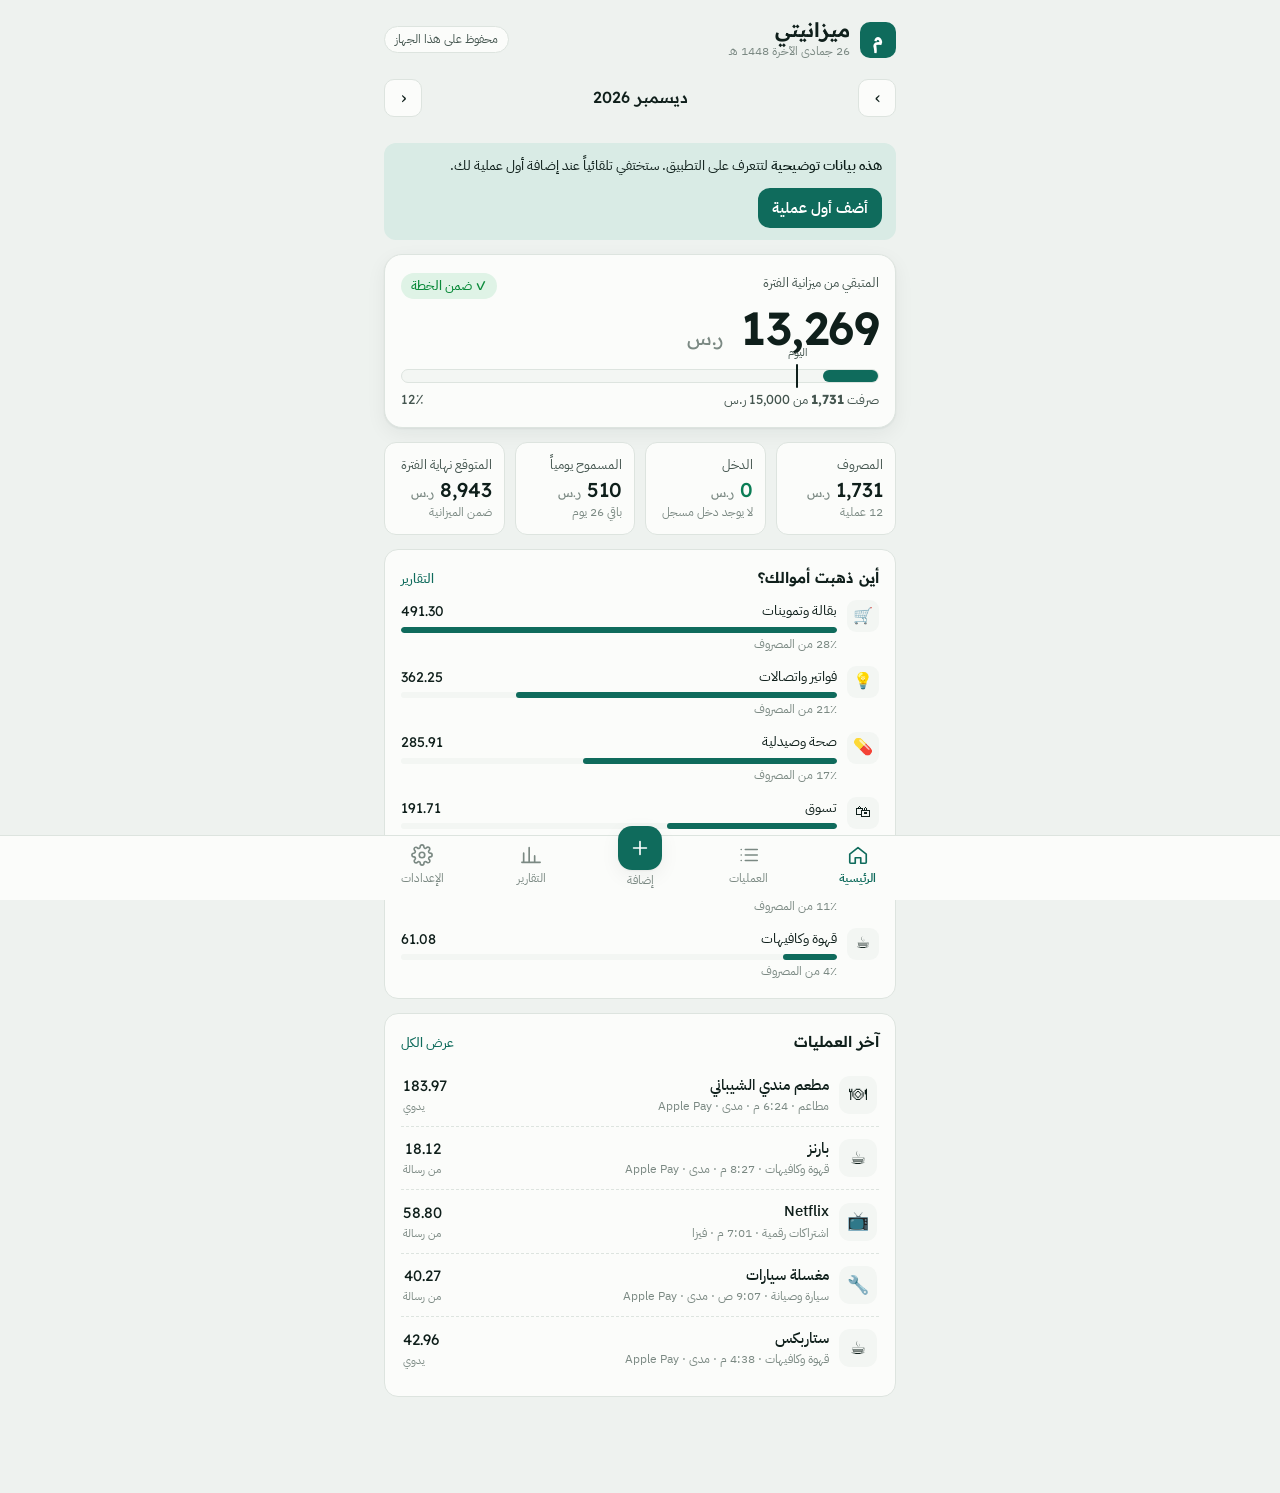
==== commit d3b532eb: "Budget month for early salary, forward months, plan insights A transaction can count in another mont" ====
--- a/android/app/src/main/assets/index.html
+++ b/android/app/src/main/assets/index.html
@@ -235,6 +235,7 @@
   .stats { grid-template-columns: repeat(4, minmax(0, 1fr)); }
 }
 @media (prefers-reduced-motion: reduce) { * { transition: none !important; animation: none !important; } }
+.setrow.plan { grid-template-columns: 52px minmax(0, 1fr) 110px; }
 </style>
 </head>
 <body>
@@ -605,6 +606,12 @@
   return parts.map((p) => p.trim()).filter(Boolean);
 }
 
+// بنود الميزانية من ملف الإكسيل (ورقة OCT-26). المفتاح k يطابق عمود «مفتاح الربط» في الإكسيل.
+const PLAN_INCOME = 16650;
+const PLAN_LINES = [{"k": "السعودية - الايجار","s": "السعودية","n": "الايجار","t": "Needs","p": 0},{"k": "السعودية - الكهرباء","s": "السعودية","n": "الكهرباء","t": "Needs","p": 750},{"k": "السعودية - المقاضي الشهرية","s": "السعودية","n": "المقاضي الشهرية","t": "Needs","p": 3100},{"k": "السعودية - مصاريف العمرة","s": "السعودية","n": "مصاريف العمرة","t": "Needs","p": 1700},{"k": "السعودية - ستائر","s": "السعودية","n": "ستائر","t": "Wants","p": 0},{"k": "السعودية - مصاريف انتقال الي البيت","s": "السعودية","n": "مصاريف انتقال الي البيت","t": "Wants","p": 0},{"k": "السعودية - مصاريف عفش جديد","s": "السعودية","n": "مصاريف عفش جديد","t": "Wants","p": 0},{"k": "السعودية - فاتوره المياه","s": "السعودية","n": "فاتوره المياه","t": "Needs","p": 0},{"k": "السعودية - صيانة للبيت","s": "السعودية","n": "صيانة للبيت","t": "Needs","p": 100},{"k": "مصر - فلوس سارة للاغراض الاخري","s": "مصر","n": "فلوس سارة للاغراض الاخري","t": "Needs","p": 0},{"k": "مصر - فلوس تذكره","s": "مصر","n": "فلوس تذكره","t": "Needs","p": 0},{"k": "مصر - مصروف البيت ( مصر )","s": "مصر","n": "مصروف البيت ( مصر )","t": "Needs","p": 0},{"k": "مصر - سلسبيل هدي","s": "مصر","n": "سلسبيل هدي","t": "Wants","p": 44.44},{"k": "مصر - فلوس الصغيرين استثمار","s": "مصر","n": "فلوس الصغيرين استثمار","t": "Wants","p": 88.89},{"k": "مصر - فلوس مريم استثمار","s": "مصر","n": "فلوس مريم استثمار","t": "Wants","p": 74.07},{"k": "مصر - نقوط ل حبيبة و شيماء","s": "مصر","n": "نقوط ل حبيبة و شيماء","t": "Wants","p": 111.11},{"k": "مصر - فلوس اصلاحات","s": "مصر","n": "فلوس اصلاحات","t": "Wants","p": 44.44},{"k": "مصر - اشتراك شات جي بي تي","s": "مصر","n": "اشتراك شات جي بي تي","t": "Wants","p": 53.7},{"k": "مصر - هديا ارض اللواء انس باشا","s": "مصر","n": "هديا ارض اللواء انس باشا","t": "Wants","p": 0},{"k": "مصر - فلوس احمد سعد","s": "مصر","n": "فلوس احمد سعد","t": "Safe","p": 4000},{"k": "مصر - الجمعية ام سارة","s": "مصر","n": "الجمعية ام سارة","t": "Safe","p": 148.15},{"k": "مصر - الجمعية خاصة بمريم","s": "مصر","n": "الجمعية خاصة بمريم","t": "Safe","p": 888.89},{"k": "السيارة - بنزين","s": "السيارة","n": "بنزين","t": "Needs","p": 440},{"k": "السيارة - اشتراك الموقف","s": "السيارة","n": "اشتراك الموقف","t": "Needs","p": 150},{"k": "السيارة - قسط السيارة","s": "السيارة","n": "قسط السيارة","t": "Needs","p": 2090},{"k": "السيارة - زيت","s": "السيارة","n": "زيت","t": "Wants","p": 0},{"k": "السيارة - صيانة","s": "السيارة","n": "صيانة","t": "Wants","p": 0},{"k": "السيارة - غسيل","s": "السيارة","n": "غسيل","t": "Needs","p": 105},{"k": "سارة - مصروف جيب ( بدلات)","s": "سارة","n": "مصروف جيب ( بدلات)","t": "Wants","p": 0},{"k": "سارة - مصايف التاشيره","s": "سارة","n": "مصايف التاشيره","t": "Needs","p": 0},{"k": "سارة - مقاضي شخصية لسارة ( بدل الزيت)","s": "سارة","n": "مقاضي شخصية لسارة ( بدل الزيت)","t": "Wants","p": 0},{"k": "سارة - فاتورة جوال","s": "سارة","n": "فاتورة جوال","t": "Wants","p": 0},{"k": "سارة - علاج","s": "سارة","n": "علاج","t": "Needs","p": 0},{"k": "سارة - مصاريف شخصية اخري","s": "سارة","n": "مصاريف شخصية اخري","t": "Wants","p": 0},{"k": "سارة - ملابس","s": "سارة","n": "ملابس","t": "Wants","p": 0},{"k": "سارة - احذية","s": "سارة","n": "احذية","t": "Wants","p": 0},{"k": "بكر - مصروف جيب","s": "بكر","n": "مصروف جيب","t": "Needs","p": 0},{"k": "بكر - فاتورة جوال","s": "بكر","n": "فاتورة جوال","t": "Needs","p": 900},{"k": "بكر - علاج","s": "بكر","n": "علاج","t": "Needs","p": 0},{"k": "بكر - مصاريف تجديد الرخصة","s": "بكر","n": "مصاريف تجديد الرخصة","t": "Wants","p": 0},{"k": "بكر - مصاريف شخصية في العمل","s": "بكر","n": "مصاريف شخصية في العمل","t": "Needs","p": 0},{"k": "بكر - ملابس","s": "بكر","n": "ملابس","t": "Wants","p": 0},{"k": "بكر - احذية","s": "بكر","n": "احذية","t": "Wants","p": 0},{"k": "الترفيه - مطاعم","s": "الترفيه","n": "مطاعم","t": "Wants","p": 0},{"k": "الترفيه - تمشيه / ملاهي","s": "الترفيه","n": "تمشيه / ملاهي","t": "Wants","p": 0},{"k": "الترفيه - كوفي شوب","s": "الترفيه","n": "كوفي شوب","t": "Wants","p": 0},{"k": "الترفيه - حلويات","s": "الترفيه","n": "حلويات","t": "Wants","p": 0},{"k": "اشتراكات - المواقع","s": "اشتراكات","n": "المواقع","t": "Needs","p": 215.81},{"k": "اشتراكات - Preplex","s": "اشتراكات","n": "Preplex","t": "Wants","p": 0},{"k": "أقساط - تابي","s": "أقساط","n": "تابي","t": "Needs","p": 449},{"k": "أقساط - عمولة البنك المستقطعة","s": "أقساط","n": "عمولة البنك المستقطعة","t": "Needs","p": 0},{"k": "سداد الديون - الفيزا","s": "سداد الديون","n": "الفيزا","t": "Safe","p": 0},{"k": "سداد الديون - رد مبالغ الفيزا","s": "سداد الديون","n": "رد مبالغ الفيزا","t": "Safe","p": 0},{"k": "سداد الديون - مخالفات مرورية","s": "سداد الديون","n": "مخالفات مرورية","t": "Needs","p": 0},{"k": "سداد الديون - رد ديون","s": "سداد الديون","n": "رد ديون","t": "Safe","p": 0},{"k": "سداد الديون - خيري","s": "سداد الديون","n": "خيري","t": "Safe","p": 0},{"k": "الاستثمارات - التعليم","s": "الاستثمارات","n": "التعليم","t": "Safe","p": 0},{"k": "الاستثمارات - الأسهم","s": "الاستثمارات","n": "الأسهم","t": "Safe","p": 0}];
+// نسب التوزيع المستهدفة من الإكسيل (OCT-26!B77:C80) وسعر الجنيه (OCT-26!M16).
+const PLAN_TARGETS = { Needs: 0.6, Wants: 0.1, Goals: 0.05, Safe: 0.25 };
+const PLAN_EGP_RATE = 13.5;
 </script>
 <script>
 // ===== ميزانيتي — التطبيق =====
@@ -752,7 +759,8 @@
   }
   function addTxns(list) {
     const touched = new Set();
-    for (const t of list) {
+    for (const t0 of list) {
+      const t = autoBudgetMonth(t0);
       const k = monthKey(t.date);
       (state.months[k] = state.months[k] || []).push(t);
       touched.add(k);
@@ -783,6 +791,54 @@
   }
   function setProfile(patch) { state.profile = { ...state.profile, ...patch }; Store.saveProfile(); if (state.mode !== 'cloud') Store.saveLocal(); }
   function knownHashes() { return new Set(realTxns().map((t) => t.hash).filter(Boolean)); }
+
+  // ---------- budget lines from the Excel plan (sheet OCT-26, «مفتاح الربط» column) ----------
+  const LINE = Object.fromEntries(PLAN_LINES.map((l) => [l.k, l]));
+  const SECTIONS = [...new Set(PLAN_LINES.map((l) => l.s))];
+  const planOf = (k) => { const o = (state.profile.plan || {})[k]; return o != null ? o : LINE[k].p; };
+  const planIncome = () => state.profile.planIncome ?? PLAN_INCOME;
+  // Same rules used to fill the Excel sheet; '' means the user picks the line.
+  function lineFor(t) {
+    if (t.type !== 'expense') return '';
+    const m = (t.merchant || '').toLowerCase(), note = t.note || '', cat = t.cat, amt = t.amount;
+    const nm = normalizeMerchant(t.merchant || ''), lr = state.profile.lineRules || {};
+    if (nm && lr[nm] !== undefined && (lr[nm] === '' || LINE[lr[nm]])) return lr[nm];
+    if (/تذكرة طيران|تذكره طيران|تذاكر/.test(note)) return 'مصر - فلوس تذكره';
+    if (/احمد سعد|أحمد سعد/.test(note)) return 'مصر - فلوس احمد سعد';
+    if (/ديون|دين/.test(note)) return 'سداد الديون - رد ديون';
+    if (/قسط السيار[ةه]/.test(note) || /\bjebi\b/.test(m)) return 'السيارة - قسط السيارة';
+    if (/صيان[ةه]/.test(m + ' ' + note) && /باب|بيت|منزل|شق[ةه]/.test(m + ' ' + note)) return 'السعودية - صيانة للبيت';
+    if (/tabby|تابي/.test(m)) return 'أقساط - تابي';
+    if (/perplexity/.test(m)) return 'اشتراكات - Preplex';
+    if (cat === 'subscriptions') return 'اشتراكات - المواقع';
+    if (/الكهرباء|كهرباء|\bsec\b/.test(m)) return 'السعودية - الكهرباء';
+    if (/المياه|مياه|\bnwc\b/.test(m)) return 'السعودية - فاتوره المياه';
+    if (/^stc$|^stc\b/.test(m.trim()) && cat === 'bills') return 'بكر - فاتورة جوال';
+    if (cat === 'fuel') return 'السيارة - بنزين';
+    if (/باركن|parking|مواقف/.test(m)) return 'السيارة - اشتراك الموقف';
+    if (/بلايستيشن|playstation/.test(m)) return 'الترفيه - تمشيه / ملاهي';
+    if (/baskin|حلويات|حلوى/.test(m)) return 'الترفيه - حلويات';
+    if (cat === 'coffee') return 'الترفيه - كوفي شوب';
+    if (cat === 'restaurants') return 'الترفيه - مطاعم';
+    if (cat === 'groceries' || /\bmeed\b/.test(m)) return 'السعودية - المقاضي الشهرية';
+    if (cat === 'health') return 'بكر - علاج';
+    if ((cat === 'transport' || cat === 'personal') && amt < 100) return 'بكر - مصروف جيب';
+    if (cat === 'other' && amt < 20) return 'بكر - مصروف جيب';
+    if (cat === 'car' && amt < 50) return 'السيارة - غسيل';
+    if (cat === 'entertainment') return 'الترفيه - تمشيه / ملاهي';
+    return '';
+  }
+  const lineOf = (t) => (t.line !== undefined && (t.line === '' || LINE[t.line]) ? t.line : lineFor(t));
+  const lineSelect = (sel, attrs) => `<select ${attrs}><option value="">— بدون بند —</option>${SECTIONS.map((sec) => `<optgroup label="${esc(sec)}">${PLAN_LINES.filter((l) => l.s === sec).map((l) => `<option value="${esc(l.k)}" ${l.k === sel ? 'selected' : ''}>${esc(l.n)}</option>`).join('')}</optgroup>`).join('')}</select>`;
+  function planActuals(list) {
+    const act = {}; let unassigned = 0;
+    for (const t of list) {
+      const k = lineOf(t);
+      if (k) act[k] = (act[k] || 0) + (t.type === 'income' ? -t.amount : t.amount);
+      else if (t.type === 'expense') unassigned += t.amount;
+    }
+    return { act, unassigned };
+  }
 
   // ---------- Android app (APK): reads bank SMS from the inbox through a native bridge ----------
   const Native = window.MizaniyatiAndroid || null;
@@ -838,7 +894,23 @@
     const last = new Date(p.end.getTime() - 86400000);
     return fmtDate(p.start, { day: 'numeric', month: 'short' }) + ' – ' + fmtDate(last, { day: 'numeric', month: 'short', year: 'numeric' });
   }
-  const inPeriod = (p) => allTxns().filter((t) => t.date >= p.s && t.date < p.e);
+  // A transaction counts in its date's period unless it carries a budget month (bm = 'YYYY-MM' of that period's start).
+  const periodKey = (p) => p.s.slice(0, 7);
+  const inPeriod = (p) => { const k = periodKey(p); return allTxns().filter((t) => (t.bm ? t.bm === k : t.date >= p.s && t.date < p.e)); };
+  function periodOfDate(isoStr) {
+    const S = startDay(), d = parseIso(isoStr);
+    let y = d.getFullYear(), m = d.getMonth();
+    if (d.getDate() < S) m -= 1;
+    const start = new Date(y, m, S), end = new Date(y, m + 1, S);
+    return { start, end, s: iso(start), e: iso(end), days: Math.round((end - start) / 86400000) };
+  }
+  // Salary that lands in the last days of a period belongs to the next one (it pays for next month).
+  function autoBudgetMonth(t) {
+    if (t.bm !== undefined || t.type !== 'income' || t.cat !== 'salary' || state.profile.earlySalary === false) return t;
+    const p = periodOfDate(t.date);
+    const daysLeft = (p.end - parseIso(t.date)) / 86400000;
+    return daysLeft <= (state.profile.earlySalaryDays || 7) ? { ...t, bm: iso(p.end).slice(0, 7) } : t;
+  }
   function sums(list) {
     let exp = 0, inc = 0; const byCat = {};
     for (const t of list) {
@@ -905,7 +977,7 @@
     return `<div class="period">
       <button class="iconbtn" data-act="prev" aria-label="الفترة السابقة">›</button>
       <div class="label">${esc(periodLabel(p))}</div>
-      <button class="iconbtn" data-act="next" aria-label="الفترة التالية" ${state.offset >= 0 ? 'disabled' : ''}>‹</button>
+      <button class="iconbtn" data-act="next" aria-label="الفترة التالية" ${state.offset >= 3 ? 'disabled' : ''}>‹</button>
     </div>`;
   }
 
@@ -994,6 +1066,7 @@
       <div class="stat"><div class="k">المسموح يومياً</div><div class="v">${el2.current ? fmt(daily, 0) : '—'} <small>${el2.current ? 'ر.س' : ''}</small></div><div class="h">${el2.current ? 'باقي ' + fmt(el2.daysLeft, 0) + ' يوم' : 'الفترة منتهية'}</div></div>
       <div class="stat"><div class="k">${el2.current ? 'المتوقع نهاية الفترة' : 'متوسط الصرف اليومي'}</div><div class="v" style="${el2.current && projected > budget ? 'color:var(--bad)' : ''}">${fmt(el2.current ? projected : exp / p.days, 0)} <small>ر.س</small></div><div class="h">${el2.current ? (projected > budget ? 'فوق الميزانية' : 'ضمن الميزانية') : 'على ' + fmt(p.days, 0) + ' يوم'}</div></div>
     </div>
+    ${isSample() ? '' : overCard(list)}
     <div class="card"><h2>أين ذهبت أموالك؟ <button class="link" data-go="reports">التقارير</button></h2>${catBars(byCat, exp, 6)}</div>
     <div class="card"><h2>آخر العمليات <button class="link" data-go="txns">عرض الكل</button></h2>
       ${recent.length ? recent.map(txRow).join('') : '<div class="empty">لا توجد عمليات بعد. اضغط ＋ لإضافة أول عملية أو لصق رسالة من البنك.</div>'}</div>`;
@@ -1003,7 +1076,7 @@
     const p = periodAt(state.offset);
     const f = state.txFilter;
     const q = normalizeDigits(f.q).toLowerCase().trim();
-    let list = inPeriod(p).filter((t) => (!f.type || t.type === f.type) && (!f.cat || t.cat === f.cat) &&
+    let list = inPeriod(p).filter((t) => (!f.type || t.type === f.type) && (!f.cat || (f.cat === '__noline' ? t.type === 'expense' && !lineOf(t) : t.cat === f.cat)) &&
       (!q || (t.merchant || '').toLowerCase().includes(q) || (t.note || '').toLowerCase().includes(q) || (CAT[t.cat]?.name || '').includes(q) || String(t.amount).includes(q)));
     list = list.sort((a, b) => (a.date < b.date ? 1 : -1));
     const days = {};
@@ -1020,7 +1093,7 @@
           <button class="seg" data-ftype="expense" aria-pressed="${f.type === 'expense'}">مصروف</button>
           <button class="seg" data-ftype="income" aria-pressed="${f.type === 'income'}">دخل</button>
         </div>
-        <select id="tx-cat" aria-label="الفئة"><option value="">كل الفئات</option>${catOpts}</select>
+        <select id="tx-cat" aria-label="الفئة"><option value="">كل الفئات</option><option value="__noline" ${f.cat === '__noline' ? 'selected' : ''}>⚠ بدون بند في الميزانية</option>${catOpts}</select>
       </div>
     </div>
     <div class="card">
@@ -1144,6 +1217,8 @@
       <div class="legend"><span><i></i>صرفك الفعلي</span><span><i class="dash"></i>الصرف المثالي حتى ${moneyTxt(state.profile.budget || 0, 0)}</span></div></div>
     <div class="card"><h2>المصروف في آخر ٦ فترات</h2><div class="chart" id="ch-months"></div>
       <div class="legend"><span><i class="bar"></i>ضمن الميزانية</span><span><i class="bad"></i>فوق الميزانية</span><span><i class="dash"></i>الميزانية</span></div></div>
+    ${planCard(list)}
+    ${typeCard(list)}
     <div class="card"><h2>المصروف حسب الفئة</h2>${catBars(byCat, exp, 0, prev.byCat)}</div>
     <div class="card"><h2>أكثر الجهات صرفاً</h2>
       ${top.length ? `<div class="tbl"><table><thead><tr><th>الجهة</th><th class="n">عدد</th><th class="n">المبلغ</th></tr></thead><tbody>
@@ -1151,6 +1226,61 @@
     </div>`;
     drawCumulative($('#ch-cum'), p, list);
     drawMonths($('#ch-months'));
+  }
+
+  function planCard(list) {
+    const { act, unassigned } = planActuals(list);
+    const realInc = list.filter((t) => t.type === 'income' && t.cat !== 'refund').reduce((a, t) => a + t.amount, 0);
+    const inc = realInc || planIncome();
+    const rate = state.profile.egpRate || PLAN_EGP_RATE;
+    let totP = 0, totA = 0;
+    const secs = SECTIONS.map((sec) => {
+      const ls = PLAN_LINES.filter((l) => l.s === sec).map((l) => ({ l, p: planOf(l.k), a: act[l.k] || 0 })).filter((x) => x.p || x.a);
+      const p = ls.reduce((a, x) => a + x.p, 0), a = ls.reduce((s2, x) => s2 + x.a, 0);
+      totP += p; totA += a;
+      return { sec, ls, p, a };
+    }).filter((x) => x.ls.length);
+    const bar = (a, p) => { const r = p ? a / p : a ? 2 : 0; return `<span class="bar"><i class="${r > 1 ? 'bad' : r >= 0.8 ? 'warn' : ''}" style="width:${Math.min(100, r * 100).toFixed(1)}%"></i></span>`; };
+    const rem = (p, a) => `<span class="${p - a < 0 ? 'delta-up' : ''}">${fmt(p - a, 0)}</span>`;
+    return `<div class="card"><h2>الخطة مقابل الفعلي <span class="small muted" style="font-weight:400">ملف الإكسيل</span></h2>
+      <div class="kv" style="margin-bottom:10px">
+        <div><div class="small muted">${realInc ? 'الدخل المستلم' : 'الدخل المخطط'}</div><div class="num" style="font-size:17px">${moneyTxt(inc, 0)}</div></div>
+        <div><div class="small muted">المخطط للصرف</div><div class="num" style="font-size:17px">${moneyTxt(totP, 0)}</div></div>
+        <div><div class="small muted">المدفوع فعلياً (موزع)</div><div class="num" style="font-size:17px">${moneyTxt(totA, 0)}</div></div>
+        <div><div class="small muted">المتبقي من الدخل</div><div class="num" style="font-size:17px;color:${inc - totA - unassigned < 0 ? 'var(--bad)' : 'var(--good)'}">${moneyTxt(inc - totA - unassigned, 0)}</div></div>
+      </div>
+      ${unassigned ? `<div class="banner warn small" style="margin-bottom:10px"><span>⚠ <b>${moneyTxt(unassigned, 0)}</b> مصروفات بدون بند في الميزانية.</span><button class="btn ghost" data-act="show-noline" style="padding:6px 12px">عرضها وتوزيعها</button></div>` : ''}
+      <div class="tbl"><table><thead><tr><th>البند</th><th class="n">المخطط</th><th class="n">الفعلي</th><th class="n">المتبقي</th></tr></thead><tbody>
+      ${secs.map((x) => `<tr style="background:var(--surface-2)"><td><b>${esc(x.sec)}</b></td><td class="n"><b>${fmt(x.p, 0)}</b></td><td class="n"><b>${fmt(x.a, 0)}</b></td><td class="n"><b>${rem(x.p, x.a)}</b></td></tr>
+        ${x.ls.map((y) => `<tr><td style="padding-inline-start:14px">${esc(y.l.n)}${x.sec === 'مصر' && (y.p || y.a) ? `<div class="small muted">≈ ${fmt(y.p * rate, 0)} ج.م مخطط${y.a ? ' · ' + fmt(y.a * rate, 0) + ' ج.م فعلي' : ''}</div>` : ''}<div class="catrow" style="display:block">${bar(y.a, y.p)}</div></td><td class="n">${fmt(y.p, 0)}</td><td class="n">${fmt(y.a, 0)}</td><td class="n">${rem(y.p, y.a)}</td></tr>`).join('')}`).join('')}
+      </tbody></table></div></div>`;
+  }
+
+  const TYPE_AR = { Needs: 'ضروريات', Wants: 'كماليات', Goals: 'أهداف', Safe: 'ادخار وأمان' };
+  function typeCard(list) {
+    const { act, unassigned } = planActuals(list);
+    const realInc = list.filter((t) => t.type === 'income' && t.cat !== 'refund').reduce((a, t) => a + t.amount, 0);
+    const inc = realInc || planIncome();
+    const rows = Object.keys(PLAN_TARGETS).map((ty) => {
+      const ls = PLAN_LINES.filter((l) => l.t.toLowerCase() === ty.toLowerCase());
+      return { ty, target: PLAN_TARGETS[ty] * inc, p: ls.reduce((a, l) => a + planOf(l.k), 0), a: ls.reduce((a, l) => a + (act[l.k] || 0), 0) };
+    });
+    return `<div class="card"><h2>قاعدة التوزيع <span class="small muted" style="font-weight:400">60٪ ضروريات · 10٪ كماليات · 5٪ أهداف · 25٪ ادخار</span></h2>
+      <div class="tbl"><table><thead><tr><th>النوع</th><th class="n">المستهدف</th><th class="n">المخطط</th><th class="n">الفعلي</th></tr></thead><tbody>
+      ${rows.map((r) => `<tr><td>${TYPE_AR[r.ty]} <span class="small muted">${fmt(PLAN_TARGETS[r.ty] * 100, 0)}٪</span></td><td class="n">${fmt(r.target, 0)}</td><td class="n">${fmt(r.p, 0)}</td><td class="n"><span class="${(r.ty === 'Needs' || r.ty === 'Wants') && r.a > r.target ? 'delta-up' : (r.ty === 'Safe' || r.ty === 'Goals') && r.a < r.target ? 'delta-up' : 'delta-down'}">${fmt(r.a, 0)}</span> <span class="small muted">${inc ? fmt((r.a / inc) * 100, 0) + '٪' : ''}</span></td></tr>`).join('')}
+      ${unassigned ? `<tr><td class="muted">بدون بند</td><td></td><td></td><td class="n muted">${fmt(unassigned, 0)}</td></tr>` : ''}
+      </tbody></table></div>
+      <p class="small muted" style="margin:8px 0 0">الأحمر: كماليات أو ضروريات فوق المستهدف، أو ادخار وأهداف أقل منه. النسب من الدخل ${realInc ? 'المستلم' : 'المخطط'}.</p></div>`;
+  }
+
+  // Lines that went over plan, or were spent on without a plan — the first thing to look at.
+  function overCard(list) {
+    const { act } = planActuals(list);
+    const over = PLAN_LINES.map((l) => ({ l, p: planOf(l.k), a: act[l.k] || 0 })).filter((x) => x.a > x.p + 0.5).sort((a, b) => (b.a - b.p) - (a.a - a.p)).slice(0, 5);
+    if (!over.length) return '';
+    return `<div class="card"><h2>تجاوزت الخطة <button class="link" data-go="reports">التفاصيل</button></h2><div class="cats">
+      ${over.map((x) => `<div class="catrow"><span class="ic" aria-hidden="true">⚠</span><span class="nm">${esc(x.l.n)} <span class="small muted">${esc(x.l.s)}</span></span><span class="amt delta-up">+${fmt(x.a - x.p, 0)}</span>
+        <span class="meta">${x.p ? 'فعلي ' + fmt(x.a, 0) + ' من مخطط ' + fmt(x.p, 0) : 'غير مخطط له · ' + fmt(x.a, 0) + ' ر.س'}</span></div>`).join('')}</div></div>`;
   }
 
   function svgEl(w, h, inner) { return `<svg width="${w}" height="${h}" viewBox="0 0 ${w} ${h}" role="img">${inner}</svg><div class="tip" hidden></div>`; }
@@ -1186,7 +1316,7 @@
     const daily = new Array(p.days).fill(0);
     list.forEach((t) => { if (t.type !== 'income') { const i = Math.floor((parseIso(t.date) - p.start) / 86400000); if (i >= 0 && i < p.days) daily[i] += t.amount; } });
     const el2 = elapsed(p);
-    const lastIdx = el2.current ? el2.daysGone - 1 : p.days - 1;
+    const lastIdx = el2.current ? el2.daysGone - 1 : new Date() < p.start ? -1 : p.days - 1;
     const cum = []; let s = 0;
     for (let i = 0; i <= lastIdx; i++) { s += daily[i]; cum.push(s); }
     const ymax = niceMax(Math.max(budget, s) * 1.05);
@@ -1256,6 +1386,18 @@
         <button class="seg" data-digits="latn" aria-pressed="${pr.digits !== 'arab'}">123</button>
         <button class="seg" data-digits="arab" aria-pressed="${pr.digits === 'arab'}">١٢٣</button></div></div>
     </div>
+    <details class="card"><summary>خطة الإكسيل (بنود الميزانية)</summary>
+      <p class="small muted" style="margin-top:0">نفس بنود ورقة OCT-26. كل عملية تُربط ببند، وعند التصدير يظهر البند في عمود «البند في الميزانية» فتلصقه في ورقة الحركات ويتحدث الإكسيل تلقائياً.</p>
+      <div class="field" style="margin-bottom:10px"><label for="s-income">الدخل الشهري المخطط (ر.س)</label><input id="s-income" type="text" inputmode="decimal" value="${esc(planIncome())}"></div>
+      <div class="row2" style="margin-bottom:10px">
+        <div class="field"><label for="s-egp">سعر الريال بالجنيه</label><input id="s-egp" type="text" inputmode="decimal" value="${esc(state.profile.egpRate || PLAN_EGP_RATE)}"></div>
+        <div class="field"><label for="s-early">الراتب المبكر</label><select id="s-early"><option value="on" ${state.profile.earlySalary !== false ? 'selected' : ''}>يُحسب للشهر التالي</option><option value="off" ${state.profile.earlySalary === false ? 'selected' : ''}>حسب تاريخه</option></select></div>
+      </div>
+      <p class="small muted" style="margin:0 0 10px">الراتب الذي يصل في آخر ${fmt(state.profile.earlySalaryDays || 7, 0)} أيام من الشهر يُحسب تلقائياً في ميزانية الشهر التالي. ويمكنك تغيير شهر أي عملية من شاشة تعديلها.</p>
+      <div class="btns" style="margin-bottom:12px"><button class="btn ghost" data-act="plan-suggest">اقترح الخطة من الشهر السابق</button></div>
+      <button class="btn ghost" data-act="plan-budget" style="margin-bottom:12px">اجعل ميزانية الشهر = إجمالي الخطة (${fmt(PLAN_LINES.reduce((a, l) => a + planOf(l.k), 0), 0)} ر.س)</button>
+      ${SECTIONS.map((sec) => `<div class="lbl" style="margin:10px 0 6px;font-weight:600">${esc(sec)}</div><div class="set-list">${PLAN_LINES.filter((l) => l.s === sec).map((l, i) => `<div class="setrow plan"><span class="small muted">${esc(l.t)}</span><label for="pl-${esc(sec)}-${i}">${esc(l.n)}</label><input id="pl-${esc(sec)}-${i}" type="text" inputmode="decimal" data-plan="${esc(l.k)}" value="${planOf(l.k) ? esc(Math.round(planOf(l.k) * 100) / 100) : ''}" placeholder="—"></div>`).join('')}</div>`).join('')}
+    </details>
     <details class="card"><summary>ميزانية لكل فئة (اختياري)</summary>
       <p class="small muted" style="margin-top:0">حدد سقفاً لأي فئة وسيظهر لك تنبيه عند الوصول إلى 80٪ منه. اترك الخانة فارغة لإلغائه.</p>
       <div class="set-list">${EXP_CATS.map((c) => `<div class="setrow"><span aria-hidden="true">${c.icon}</span><label for="cb-${c.id}">${esc(c.name)}</label><input id="cb-${c.id}" type="text" inputmode="decimal" data-cb="${c.id}" placeholder="—" value="${cb[c.id] ? esc(cb[c.id]) : ''}"></div>`).join('')}</div>
@@ -1315,17 +1457,25 @@
         <div class="field"><label for="e-amount">المبلغ (ر.س)</label><input id="e-amount" type="text" inputmode="decimal" value="${esc(t.amount)}"></div>
         <div class="field"><label for="e-cat">الفئة</label>${catSelect(t.type, t.cat, 'id="e-cat"')}</div>
       </div>
+      <div class="field"><label for="e-bm">يُحسب في ميزانية شهر</label>${bmSelect(t, 'id="e-bm"')}</div>
+      <div class="field"><label for="e-line">البند في الميزانية (ملف الإكسيل)</label>${lineSelect(lineOf(t), 'id="e-line"')}</div>
       <div class="field"><label for="e-merchant">المتجر أو الوصف</label><input id="e-merchant" type="text" dir="auto" value="${esc(t.merchant)}"></div>
       <div class="row2">
         <div class="field"><label for="e-date">التاريخ والوقت</label><input id="e-date" type="datetime-local" value="${esc(t.date)}"></div>
         <div class="field"><label for="e-method">طريقة الدفع</label>${methodSelect(t.method, 'id="e-method"')}</div>
       </div>
       <div class="field"><label for="e-note">ملاحظة</label><input id="e-note" type="text" dir="auto" value="${esc(t.note || '')}"></div>
-      ${t.merchant ? `<label class="check"><input type="checkbox" id="e-remember"> تذكّر هذه الفئة لكل عمليات «${esc(t.merchant)}»</label>` : ''}
+      ${t.merchant ? `<label class="check"><input type="checkbox" id="e-remember"> تذكّر الفئة والبند لكل عمليات «${esc(t.merchant)}»</label>` : ''}
       ${t.raw ? `<details><summary class="small muted">نص الرسالة الأصلية</summary><div class="small muted" dir="auto" style="white-space:pre-line">${esc(t.raw)}</div></details>` : ''}
       ${t.sample ? '' : `<div class="btns"><button class="btn" data-act="save-edit" style="flex:1">حفظ التعديل</button>
         ${e.confirmDel ? '<button class="btn danger" data-act="del-yes">تأكيد الحذف</button>' : '<button class="btn ghost" data-act="del" style="color:var(--bad)">حذف</button>'}</div>`}
     </div></div>`;
+  }
+
+  function bmSelect(t, attrs) {
+    const own = periodOfDate(t.date), prev = periodOfDate(iso(new Date(own.start.getTime() - 86400000))), next = periodOfDate(own.e);
+    const opt = (v, label) => `<option value="${v}" ${(t.bm || '') === v ? 'selected' : ''}>${esc(label)}</option>`;
+    return `<select ${attrs}>${opt('', 'حسب تاريخ العملية (' + periodLabel(own) + ')')}${opt(periodKey(next), 'الشهر التالي: ' + periodLabel(next))}${opt(periodKey(prev), 'الشهر السابق: ' + periodLabel(prev))}</select>`;
   }
 
   // ---------- actions ----------
@@ -1379,17 +1529,20 @@
     const e = state.editing, t = e.t;
     const amount = toNum($('#e-amount').value);
     if (!(amount > 0)) { toast('المبلغ غير صحيح'); return; }
-    const patch = { type: t.type, amount: Math.round(amount * 100) / 100, cat: $('#e-cat').value, merchant: $('#e-merchant').value.trim(), date: $('#e-date').value || t.date, method: $('#e-method').value, note: $('#e-note').value.trim() };
+    const patch = { type: t.type, amount: Math.round(amount * 100) / 100, cat: $('#e-cat').value, merchant: $('#e-merchant').value.trim(), date: $('#e-date').value || t.date, method: $('#e-method').value, note: $('#e-note').value.trim(), line: $('#e-line').value, bm: $('#e-bm').value };
     if ($('#e-remember') && $('#e-remember').checked && patch.merchant) {
-      setProfile({ rules: { ...(state.profile.rules || {}), [normalizeMerchant(patch.merchant)]: patch.cat } });
+      const nm = normalizeMerchant(patch.merchant);
+      // Generic names (a bare «حوالة») would capture every transfer, so only the category is remembered for them.
+      const generic = /^(حوال[ةه]|تحويل|transfer|تسوق|شراء|سحب)$/.test(nm);
+      setProfile({ rules: { ...(state.profile.rules || {}), [nm]: patch.cat }, ...(generic ? {} : { lineRules: { ...(state.profile.lineRules || {}), [nm]: patch.line } }) });
     }
     updateTxn(t.id, patch);
     state.editing = null; toast('تم الحفظ'); render();
   }
 
   async function exportCsv() {
-    const rows = [['التاريخ', 'النوع', 'المبلغ', 'الفئة', 'الجهة', 'طريقة الدفع', 'المصدر', 'ملاحظة']];
-    realTxns().sort((a, b) => (a.date < b.date ? -1 : 1)).forEach((t) => rows.push([t.date.replace('T', ' '), t.type === 'income' ? 'دخل' : 'مصروف', t.amount, CAT[t.cat]?.name || t.cat, t.merchant, t.method, t.source === 'sms' ? 'رسالة' : 'يدوي', t.note || '']));
+    const rows = [['التاريخ', 'النوع', 'المبلغ', 'الفئة', 'الجهة', 'طريقة الدفع', 'المصدر', 'ملاحظة', 'البند في الميزانية']];
+    realTxns().sort((a, b) => (a.date < b.date ? -1 : 1)).forEach((t) => rows.push([t.date.replace('T', ' '), t.type === 'income' ? 'دخل' : 'مصروف', t.amount, CAT[t.cat]?.name || t.cat, t.merchant, t.method, t.source === 'sms' ? 'رسالة' : 'يدوي', t.note || '', lineOf(t)]));
     const csv = '﻿' + rows.map((r) => r.map((v) => '"' + String(v ?? '').replace(/"/g, '""') + '"').join(',')).join('\r\n');
     await offerFile('mizaniyati-' + iso(new Date()).slice(0, 10) + '.csv', csv, 'text/csv');
   }
@@ -1460,13 +1613,13 @@
     if (d.digits) { setProfile({ digits: d.digits }); render(); return; }
     if (d.delrule) { const r = { ...(state.profile.rules || {}) }; delete r[d.delrule]; setProfile({ rules: r }); render(); return; }
     if (d.etype) {
-      const e = state.editing; e.t = { ...e.t, amount: $('#e-amount').value, merchant: $('#e-merchant').value, date: $('#e-date').value, method: $('#e-method').value, note: $('#e-note').value, type: d.etype };
+      const e = state.editing; e.t = { ...e.t, amount: $('#e-amount').value, merchant: $('#e-merchant').value, date: $('#e-date').value, method: $('#e-method').value, note: $('#e-note').value, line: $('#e-line').value, bm: $('#e-bm').value, type: d.etype };
       e.t.cat = d.etype === 'income' ? (CAT[e.t.cat]?.kind === 'income' ? e.t.cat : 'income_other') : (CAT[e.t.cat]?.kind === 'expense' ? e.t.cat : 'other');
       renderSheet(); return;
     }
     switch (d.act) {
       case 'prev': state.offset--; render(); break;
-      case 'next': if (state.offset < 0) { state.offset++; render(); } break;
+      case 'next': if (state.offset < 3) { state.offset++; render(); } break;
       case 'parse': doParse(); break;
       case 'example': $('#sms-in').value = SMS_EXAMPLE; doParse(); break;
       case 'clear-sms': $('#sms-in').value = ''; state.parsed = []; render(); break;
@@ -1478,6 +1631,15 @@
       case 'del-yes': deleteTxn(state.editing.t.id); state.editing = null; toast('تم حذف العملية'); render(); break;
       case 'export': exportCsv(); break;
       case 'backup': exportBackup(); break;
+      case 'show-noline': state.tab = 'txns'; state.txFilter = { q: '', type: '', cat: '__noline' }; render(); window.scrollTo(0, 0); break;
+      case 'plan-suggest': {
+        // Lines with no plan (or overspent) take last period's actual, rounded up to 50.
+        const { act } = planActuals(inPeriod(periodAt(state.offset - 1)));
+        const pl = { ...(state.profile.plan || {}) }; let n = 0;
+        PLAN_LINES.forEach((l) => { const a = act[l.k] || 0; if (a > planOf(l.k)) { pl[l.k] = Math.ceil(a / 50) * 50; n++; } });
+        setProfile({ plan: pl }); toast(n ? 'تم تعديل ' + fmt(n, 0) + ' بنود حسب صرف الشهر السابق' : 'الخطة تغطي صرف الشهر السابق'); render(); break;
+      }
+      case 'plan-budget': setProfile({ budget: Math.round(PLAN_LINES.reduce((a, l) => a + planOf(l.k), 0)) }); toast('تم تحديث ميزانية الشهر'); render(); break;
       case 'sms-enable': if (Native) Native.requestSmsPermission(); break;
       case 'sms-sync': { const n = syncSms(); if (!n) toast('لا توجد رسائل بنك جديدة'); break; }
       case 'sms-resync': { const n = syncSms(periodAt(-2).start.getTime()); if (!n) toast('كل رسائل آخر 3 أشهر مسجلة مسبقاً'); break; }
@@ -1499,6 +1661,14 @@
     if (el.dataset.pinc !== undefined) { const r = state.parsed[+el.dataset.pinc]; r.include = el.checked; render(); return; }
     if (el.dataset.pf) { readParsedField(el); return; }
     if (el.id === 's-budget') { const n = toNum(el.value); if (n > 0) { setProfile({ budget: Math.round(n) }); toast('تم تحديث الميزانية'); } else el.value = state.profile.budget; return; }
+    if (el.id === 's-egp') { const n = toNum(el.value); if (n > 0) { setProfile({ egpRate: n }); toast('تم تحديث سعر الجنيه'); } return; }
+    if (el.id === 's-early') { setProfile({ earlySalary: el.value === 'on' }); toast('تم الحفظ'); return; }
+    if (el.id === 's-income') { const n = toNum(el.value); if (n > 0) { setProfile({ planIncome: Math.round(n * 100) / 100 }); toast('تم تحديث الدخل المخطط'); } return; }
+    if (el.dataset.plan) {
+      const n = toNum(el.value), pl = { ...(state.profile.plan || {}) };
+      pl[el.dataset.plan] = n >= 0 ? Math.round(n * 100) / 100 : 0;
+      setProfile({ plan: pl }); return;
+    }
     if (el.id === 's-start') { setProfile({ startDay: +el.value }); state.offset = 0; sampleCache = null; toast('تم تحديث بداية الشهر'); return; }
     if (el.dataset.cb) {
       const n = toNum(el.value); const cb = { ...(state.profile.catBudgets || {}) };
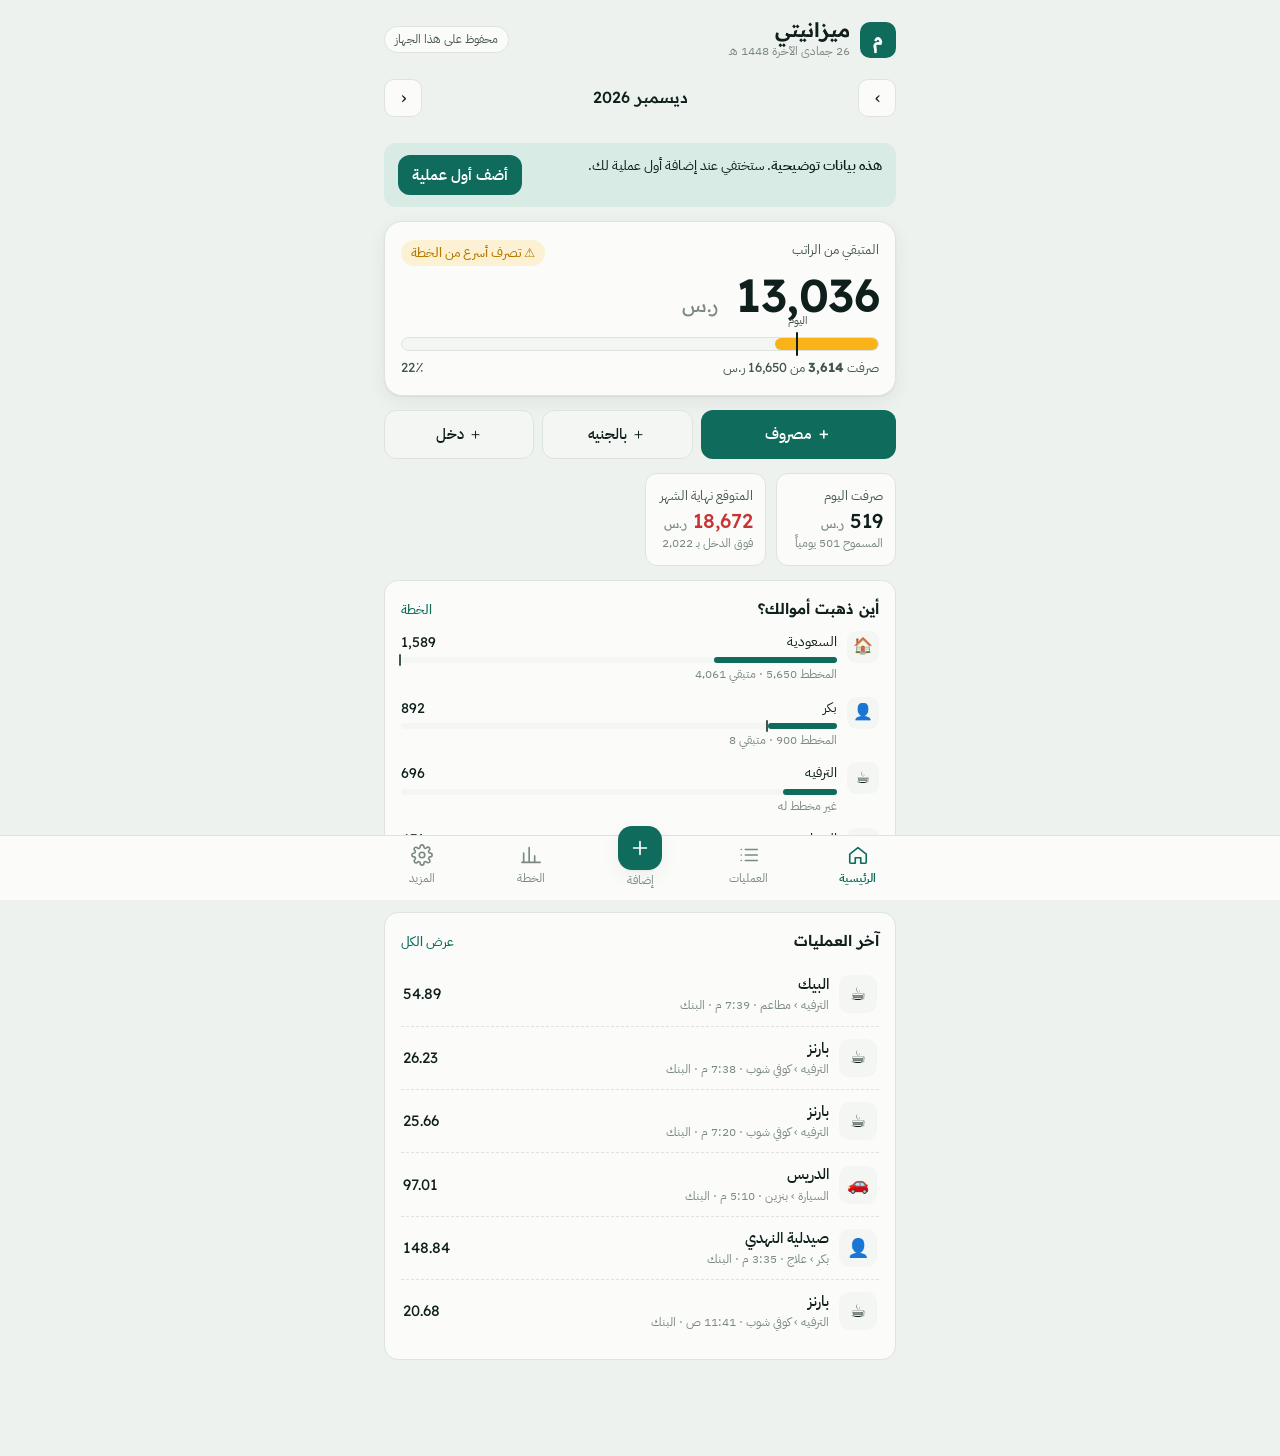
==== commit d70b8a09: "Version 2: budget lines, wallets and Egyptian pounds Rebuilds the app around the Excel plan: every e" ====
--- a/android/app/src/main/assets/index.html
+++ b/android/app/src/main/assets/index.html
@@ -236,6 +236,56 @@
 }
 @media (prefers-reduced-motion: reduce) { * { transition: none !important; animation: none !important; } }
 .setrow.plan { grid-template-columns: 52px minmax(0, 1fr) 110px; }
+
+/* ---- v2 components ---- */
+.segs.center { justify-content: center; }
+.quick { display: grid; grid-template-columns: 1.3fr 1fr 1fr; gap: 8px; }
+.quick .btn { padding: 12px 8px; font-size: 14.5px; }
+.savings-note { margin-top: 10px; font-size: 13px; color: var(--ink-2); background: var(--warn-soft); border-radius: 10px; padding: 8px 10px; }
+.form { display: grid; gap: 14px; }
+.amountbox { display: grid; gap: 8px; justify-items: stretch; }
+.conv { text-align: center; font-size: 13.5px; color: var(--ink-2); min-height: 1.4em; font-family: var(--f-display); }
+.curseg .seg { min-width: 7.5rem; }
+.chips { display: flex; flex-wrap: wrap; gap: 6px; }
+.chips.scroll { flex-wrap: nowrap; overflow-x: auto; padding-bottom: 4px; scrollbar-width: none; }
+.chips.scroll::-webkit-scrollbar { display: none; }
+.chip { border: 1px solid var(--line); background: var(--surface); border-radius: 999px; padding: 7px 12px; font-size: 13.5px; white-space: nowrap; line-height: 1.3; }
+.chip[aria-pressed="true"] { background: var(--accent); color: var(--accent-ink); border-color: var(--accent); }
+.chip[aria-pressed="true"] .muted { color: inherit; opacity: .8; }
+.chip.sug { background: var(--accent-soft); border-color: var(--accent); color: var(--ink); margin-bottom: 6px; white-space: normal; text-align: start; }
+.big-btn { padding: 14px; font-size: 16px; }
+.catrow.plain { border: 0; background: none; width: 100%; text-align: start; padding: 0; font: inherit; color: inherit; }
+.catrow .bar { overflow: visible; }
+.catrow .bar .planmark { position: absolute; top: -3px; bottom: -3px; width: 2px; background: var(--ink-2); border-radius: 1px; }
+details.sec { border-top: 1px solid var(--line); padding: 10px 0 6px; }
+details.sec:first-of-type { border-top: 0; }
+details.sec summary { display: flex; justify-content: space-between; align-items: center; cursor: pointer; font-weight: 600; list-style: none; gap: 8px; }
+details.sec summary::-webkit-details-marker { display: none; }
+details.sec summary::after { content: '▾'; color: var(--muted); font-size: 12px; margin-inline-start: 6px; }
+details.sec[open] summary::after { content: '▴'; }
+details.sec summary .num { margin-inline-start: auto; font-size: 14px; }
+details.sec > .bar { display: block; height: 6px; background: var(--surface-2); border-radius: 3px; position: relative; overflow: hidden; margin: 8px 0 4px; }
+details.sec > .bar i { position: absolute; inset-block: 0; inset-inline-start: 0; background: var(--accent); border-radius: 3px; }
+details.sec > .bar i.warn { background: var(--warn-mark); }
+details.sec > .bar i.bad { background: var(--bad); }
+tr.clickable { cursor: pointer; }
+.big-n { font-size: 18px; }
+.wallets { display: grid; gap: 12px; margin-bottom: 12px; }
+.wallet { border: 1px solid var(--line); border-radius: 12px; padding: 12px; display: grid; gap: 8px; background: var(--surface-2); }
+.wallet-foot { display: flex; justify-content: space-between; align-items: center; gap: 8px; font-size: 14px; }
+.small-btn { padding: 6px 12px; font-size: 13px; }
+.iconbtn.sm { width: 32px; height: 32px; font-size: 13px; }
+.secblock { margin-bottom: 14px; }
+.sechead { font-weight: 600; margin-bottom: 6px; display: flex; justify-content: space-between; }
+.linerow { display: grid; grid-template-columns: minmax(0, 1fr) 92px 104px 36px; gap: 6px; align-items: center; margin-bottom: 6px; }
+.linerow input, .linerow select { padding: 7px 8px; font-size: 14px; }
+.planin { display: flex; align-items: center; gap: 4px; }
+.planin input { min-width: 0; }
+.newline { border-top: 1px dashed var(--line); padding-top: 12px; display: grid; gap: 10px; }
+.row2.tight { gap: 6px; }
+.tx.saving .a { color: var(--warn); }
+.link.small { font-family: var(--f-body); font-size: 12px; color: var(--accent); background: none; border: 0; padding: 0; display: block; margin: 2px auto 0; }
+@media (max-width: 380px) { .linerow { grid-template-columns: minmax(0, 1fr) 84px 90px 32px; } .quick { grid-template-columns: 1fr 1fr 1fr; } }
 </style>
 </head>
 <body>
@@ -258,8 +308,8 @@
     <button data-go="home"><svg viewBox="0 0 24 24"><path d="M3 11l9-7 9 7v9a1 1 0 0 1-1 1h-5v-6H9v6H4a1 1 0 0 1-1-1z"/></svg>الرئيسية</button>
     <button data-go="txns"><svg viewBox="0 0 24 24"><path d="M8 6h13M8 12h13M8 18h13M3.5 6h.01M3.5 12h.01M3.5 18h.01"/></svg>العمليات</button>
     <button data-go="add" class="add" aria-label="إضافة عملية"><span class="plus"><svg viewBox="0 0 24 24"><path d="M12 5v14M5 12h14"/></svg></span>إضافة</button>
-    <button data-go="reports"><svg viewBox="0 0 24 24"><path d="M4 20V10M10 20V4M16 20v-7M22 20H2"/></svg>التقارير</button>
-    <button data-go="settings"><svg viewBox="0 0 24 24"><circle cx="12" cy="12" r="3"/><path d="M19.4 15a1.7 1.7 0 0 0 .3 1.8l.1.1a2 2 0 1 1-2.8 2.8l-.1-.1a1.7 1.7 0 0 0-1.8-.3 1.7 1.7 0 0 0-1 1.5V21a2 2 0 1 1-4 0v-.1a1.7 1.7 0 0 0-1.1-1.5 1.7 1.7 0 0 0-1.8.3l-.1.1a2 2 0 1 1-2.8-2.8l.1-.1a1.7 1.7 0 0 0 .3-1.8 1.7 1.7 0 0 0-1.5-1H3a2 2 0 1 1 0-4h.1a1.7 1.7 0 0 0 1.5-1.1 1.7 1.7 0 0 0-.3-1.8l-.1-.1a2 2 0 1 1 2.8-2.8l.1.1a1.7 1.7 0 0 0 1.8.3H9a1.7 1.7 0 0 0 1-1.5V3a2 2 0 1 1 4 0v.1a1.7 1.7 0 0 0 1 1.5 1.7 1.7 0 0 0 1.8-.3l.1-.1a2 2 0 1 1 2.8 2.8l-.1.1a1.7 1.7 0 0 0-.3 1.8V9a1.7 1.7 0 0 0 1.5 1H21a2 2 0 1 1 0 4h-.1a1.7 1.7 0 0 0-1.5 1z"/></svg>الإعدادات</button>
+    <button data-go="reports"><svg viewBox="0 0 24 24"><path d="M4 20V10M10 20V4M16 20v-7M22 20H2"/></svg>الخطة</button>
+    <button data-go="settings"><svg viewBox="0 0 24 24"><circle cx="12" cy="12" r="3"/><path d="M19.4 15a1.7 1.7 0 0 0 .3 1.8l.1.1a2 2 0 1 1-2.8 2.8l-.1-.1a1.7 1.7 0 0 0-1.8-.3 1.7 1.7 0 0 0-1 1.5V21a2 2 0 1 1-4 0v-.1a1.7 1.7 0 0 0-1.1-1.5 1.7 1.7 0 0 0-1.8.3l-.1.1a2 2 0 1 1-2.8-2.8l.1-.1a1.7 1.7 0 0 0 .3-1.8 1.7 1.7 0 0 0-1.5-1H3a2 2 0 1 1 0-4h.1a1.7 1.7 0 0 0 1.5-1.1 1.7 1.7 0 0 0-.3-1.8l-.1-.1a2 2 0 1 1 2.8-2.8l.1.1a1.7 1.7 0 0 0 1.8.3H9a1.7 1.7 0 0 0 1-1.5V3a2 2 0 1 1 4 0v.1a1.7 1.7 0 0 0 1 1.5 1.7 1.7 0 0 0 1.8-.3l.1-.1a2 2 0 1 1 2.8 2.8l-.1.1a1.7 1.7 0 0 0-.3 1.8V9a1.7 1.7 0 0 0 1.5 1H21a2 2 0 1 1 0 4h-.1a1.7 1.7 0 0 0-1.5 1z"/></svg>المزيد</button>
   </div>
 </nav>
 <div id="sheet" hidden></div>
@@ -608,39 +658,72 @@
 
 // بنود الميزانية من ملف الإكسيل (ورقة OCT-26). المفتاح k يطابق عمود «مفتاح الربط» في الإكسيل.
 const PLAN_INCOME = 16650;
-const PLAN_LINES = [{"k": "السعودية - الايجار","s": "السعودية","n": "الايجار","t": "Needs","p": 0},{"k": "السعودية - الكهرباء","s": "السعودية","n": "الكهرباء","t": "Needs","p": 750},{"k": "السعودية - المقاضي الشهرية","s": "السعودية","n": "المقاضي الشهرية","t": "Needs","p": 3100},{"k": "السعودية - مصاريف العمرة","s": "السعودية","n": "مصاريف العمرة","t": "Needs","p": 1700},{"k": "السعودية - ستائر","s": "السعودية","n": "ستائر","t": "Wants","p": 0},{"k": "السعودية - مصاريف انتقال الي البيت","s": "السعودية","n": "مصاريف انتقال الي البيت","t": "Wants","p": 0},{"k": "السعودية - مصاريف عفش جديد","s": "السعودية","n": "مصاريف عفش جديد","t": "Wants","p": 0},{"k": "السعودية - فاتوره المياه","s": "السعودية","n": "فاتوره المياه","t": "Needs","p": 0},{"k": "السعودية - صيانة للبيت","s": "السعودية","n": "صيانة للبيت","t": "Needs","p": 100},{"k": "مصر - فلوس سارة للاغراض الاخري","s": "مصر","n": "فلوس سارة للاغراض الاخري","t": "Needs","p": 0},{"k": "مصر - فلوس تذكره","s": "مصر","n": "فلوس تذكره","t": "Needs","p": 0},{"k": "مصر - مصروف البيت ( مصر )","s": "مصر","n": "مصروف البيت ( مصر )","t": "Needs","p": 0},{"k": "مصر - سلسبيل هدي","s": "مصر","n": "سلسبيل هدي","t": "Wants","p": 44.44},{"k": "مصر - فلوس الصغيرين استثمار","s": "مصر","n": "فلوس الصغيرين استثمار","t": "Wants","p": 88.89},{"k": "مصر - فلوس مريم استثمار","s": "مصر","n": "فلوس مريم استثمار","t": "Wants","p": 74.07},{"k": "مصر - نقوط ل حبيبة و شيماء","s": "مصر","n": "نقوط ل حبيبة و شيماء","t": "Wants","p": 111.11},{"k": "مصر - فلوس اصلاحات","s": "مصر","n": "فلوس اصلاحات","t": "Wants","p": 44.44},{"k": "مصر - اشتراك شات جي بي تي","s": "مصر","n": "اشتراك شات جي بي تي","t": "Wants","p": 53.7},{"k": "مصر - هديا ارض اللواء انس باشا","s": "مصر","n": "هديا ارض اللواء انس باشا","t": "Wants","p": 0},{"k": "مصر - فلوس احمد سعد","s": "مصر","n": "فلوس احمد سعد","t": "Safe","p": 4000},{"k": "مصر - الجمعية ام سارة","s": "مصر","n": "الجمعية ام سارة","t": "Safe","p": 148.15},{"k": "مصر - الجمعية خاصة بمريم","s": "مصر","n": "الجمعية خاصة بمريم","t": "Safe","p": 888.89},{"k": "السيارة - بنزين","s": "السيارة","n": "بنزين","t": "Needs","p": 440},{"k": "السيارة - اشتراك الموقف","s": "السيارة","n": "اشتراك الموقف","t": "Needs","p": 150},{"k": "السيارة - قسط السيارة","s": "السيارة","n": "قسط السيارة","t": "Needs","p": 2090},{"k": "السيارة - زيت","s": "السيارة","n": "زيت","t": "Wants","p": 0},{"k": "السيارة - صيانة","s": "السيارة","n": "صيانة","t": "Wants","p": 0},{"k": "السيارة - غسيل","s": "السيارة","n": "غسيل","t": "Needs","p": 105},{"k": "سارة - مصروف جيب ( بدلات)","s": "سارة","n": "مصروف جيب ( بدلات)","t": "Wants","p": 0},{"k": "سارة - مصايف التاشيره","s": "سارة","n": "مصايف التاشيره","t": "Needs","p": 0},{"k": "سارة - مقاضي شخصية لسارة ( بدل الزيت)","s": "سارة","n": "مقاضي شخصية لسارة ( بدل الزيت)","t": "Wants","p": 0},{"k": "سارة - فاتورة جوال","s": "سارة","n": "فاتورة جوال","t": "Wants","p": 0},{"k": "سارة - علاج","s": "سارة","n": "علاج","t": "Needs","p": 0},{"k": "سارة - مصاريف شخصية اخري","s": "سارة","n": "مصاريف شخصية اخري","t": "Wants","p": 0},{"k": "سارة - ملابس","s": "سارة","n": "ملابس","t": "Wants","p": 0},{"k": "سارة - احذية","s": "سارة","n": "احذية","t": "Wants","p": 0},{"k": "بكر - مصروف جيب","s": "بكر","n": "مصروف جيب","t": "Needs","p": 0},{"k": "بكر - فاتورة جوال","s": "بكر","n": "فاتورة جوال","t": "Needs","p": 900},{"k": "بكر - علاج","s": "بكر","n": "علاج","t": "Needs","p": 0},{"k": "بكر - مصاريف تجديد الرخصة","s": "بكر","n": "مصاريف تجديد الرخصة","t": "Wants","p": 0},{"k": "بكر - مصاريف شخصية في العمل","s": "بكر","n": "مصاريف شخصية في العمل","t": "Needs","p": 0},{"k": "بكر - ملابس","s": "بكر","n": "ملابس","t": "Wants","p": 0},{"k": "بكر - احذية","s": "بكر","n": "احذية","t": "Wants","p": 0},{"k": "الترفيه - مطاعم","s": "الترفيه","n": "مطاعم","t": "Wants","p": 0},{"k": "الترفيه - تمشيه / ملاهي","s": "الترفيه","n": "تمشيه / ملاهي","t": "Wants","p": 0},{"k": "الترفيه - كوفي شوب","s": "الترفيه","n": "كوفي شوب","t": "Wants","p": 0},{"k": "الترفيه - حلويات","s": "الترفيه","n": "حلويات","t": "Wants","p": 0},{"k": "اشتراكات - المواقع","s": "اشتراكات","n": "المواقع","t": "Needs","p": 215.81},{"k": "اشتراكات - Preplex","s": "اشتراكات","n": "Preplex","t": "Wants","p": 0},{"k": "أقساط - تابي","s": "أقساط","n": "تابي","t": "Needs","p": 449},{"k": "أقساط - عمولة البنك المستقطعة","s": "أقساط","n": "عمولة البنك المستقطعة","t": "Needs","p": 0},{"k": "سداد الديون - الفيزا","s": "سداد الديون","n": "الفيزا","t": "Safe","p": 0},{"k": "سداد الديون - رد مبالغ الفيزا","s": "سداد الديون","n": "رد مبالغ الفيزا","t": "Safe","p": 0},{"k": "سداد الديون - مخالفات مرورية","s": "سداد الديون","n": "مخالفات مرورية","t": "Needs","p": 0},{"k": "سداد الديون - رد ديون","s": "سداد الديون","n": "رد ديون","t": "Safe","p": 0},{"k": "سداد الديون - خيري","s": "سداد الديون","n": "خيري","t": "Safe","p": 0},{"k": "الاستثمارات - التعليم","s": "الاستثمارات","n": "التعليم","t": "Safe","p": 0},{"k": "الاستثمارات - الأسهم","s": "الاستثمارات","n": "الأسهم","t": "Safe","p": 0}];
+const PLAN_LINES = [{"k": "السعودية - الايجار", "s": "السعودية", "n": "الايجار", "t": "Needs", "p": 0, "cur": "SAR"}, {"k": "السعودية - الكهرباء", "s": "السعودية", "n": "الكهرباء", "t": "Needs", "p": 750, "cur": "SAR"}, {"k": "السعودية - المقاضي الشهرية", "s": "السعودية", "n": "المقاضي الشهرية", "t": "Needs", "p": 3100, "cur": "SAR"}, {"k": "السعودية - مصاريف العمرة", "s": "السعودية", "n": "مصاريف العمرة", "t": "Needs", "p": 1700, "cur": "SAR"}, {"k": "السعودية - ستائر", "s": "السعودية", "n": "ستائر", "t": "Wants", "p": 0, "cur": "SAR"}, {"k": "السعودية - مصاريف انتقال الي البيت", "s": "السعودية", "n": "مصاريف انتقال الي البيت", "t": "Wants", "p": 0, "cur": "SAR"}, {"k": "السعودية - مصاريف عفش جديد", "s": "السعودية", "n": "مصاريف عفش جديد", "t": "Wants", "p": 0, "cur": "SAR"}, {"k": "السعودية - فاتوره المياه", "s": "السعودية", "n": "فاتوره المياه", "t": "Needs", "p": 0, "cur": "SAR"}, {"k": "السعودية - صيانة للبيت", "s": "السعودية", "n": "صيانة للبيت", "t": "Needs", "p": 100, "cur": "SAR"}, {"k": "مصر - فلوس سارة للاغراض الاخري", "s": "مصر", "n": "فلوس سارة للاغراض الاخري", "t": "Needs", "p": 0, "cur": "EGP", "pe": 0}, {"k": "مصر - فلوس تذكره", "s": "مصر", "n": "فلوس تذكره", "t": "Needs", "p": 0, "cur": "EGP", "pe": 0}, {"k": "مصر - مصروف البيت ( مصر )", "s": "مصر", "n": "مصروف البيت ( مصر )", "t": "Needs", "p": 0, "cur": "EGP", "pe": 0}, {"k": "مصر - سلسبيل هدي", "s": "مصر", "n": "سلسبيل هدي", "t": "Wants", "p": 44.44, "cur": "EGP", "pe": 600}, {"k": "مصر - فلوس الصغيرين استثمار", "s": "مصر", "n": "فلوس الصغيرين استثمار", "t": "Wants", "p": 88.89, "cur": "EGP", "pe": 1200}, {"k": "مصر - فلوس مريم استثمار", "s": "مصر", "n": "فلوس مريم استثمار", "t": "Wants", "p": 74.07, "cur": "EGP", "pe": 1000}, {"k": "مصر - نقوط ل حبيبة و شيماء", "s": "مصر", "n": "نقوط ل حبيبة و شيماء", "t": "Wants", "p": 111.11, "cur": "EGP", "pe": 1500}, {"k": "مصر - فلوس اصلاحات", "s": "مصر", "n": "فلوس اصلاحات", "t": "Wants", "p": 44.44, "cur": "EGP", "pe": 600}, {"k": "مصر - اشتراك شات جي بي تي", "s": "مصر", "n": "اشتراك شات جي بي تي", "t": "Wants", "p": 53.7, "cur": "EGP", "pe": 725}, {"k": "مصر - هديا ارض اللواء انس باشا", "s": "مصر", "n": "هديا ارض اللواء انس باشا", "t": "Wants", "p": 0, "cur": "EGP", "pe": 0}, {"k": "مصر - فلوس احمد سعد", "s": "مصر", "n": "فلوس احمد سعد", "t": "Safe", "p": 4000, "cur": "SAR"}, {"k": "مصر - الجمعية ام سارة", "s": "مصر", "n": "الجمعية ام سارة", "t": "Safe", "p": 148.15, "cur": "EGP", "pe": 2000}, {"k": "مصر - الجمعية خاصة بمريم", "s": "مصر", "n": "الجمعية خاصة بمريم", "t": "Safe", "p": 888.89, "cur": "EGP", "pe": 12000}, {"k": "السيارة - بنزين", "s": "السيارة", "n": "بنزين", "t": "Needs", "p": 440, "cur": "SAR"}, {"k": "السيارة - اشتراك الموقف", "s": "السيارة", "n": "اشتراك الموقف", "t": "Needs", "p": 150, "cur": "SAR"}, {"k": "السيارة - قسط السيارة", "s": "السيارة", "n": "قسط السيارة", "t": "Needs", "p": 2090, "cur": "SAR"}, {"k": "السيارة - زيت", "s": "السيارة", "n": "زيت", "t": "Wants", "p": 0, "cur": "SAR"}, {"k": "السيارة - صيانة", "s": "السيارة", "n": "صيانة", "t": "Wants", "p": 0, "cur": "SAR"}, {"k": "السيارة - غسيل", "s": "السيارة", "n": "غسيل", "t": "Needs", "p": 105, "cur": "SAR"}, {"k": "سارة - مصروف جيب ( بدلات)", "s": "سارة", "n": "مصروف جيب ( بدلات)", "t": "Wants", "p": 0, "cur": "SAR"}, {"k": "سارة - مصايف التاشيره", "s": "سارة", "n": "مصايف التاشيره", "t": "Needs", "p": 0, "cur": "SAR"}, {"k": "سارة - مقاضي شخصية لسارة ( بدل الزيت)", "s": "سارة", "n": "مقاضي شخصية لسارة ( بدل الزيت)", "t": "Wants", "p": 0, "cur": "SAR"}, {"k": "سارة - فاتورة جوال", "s": "سارة", "n": "فاتورة جوال", "t": "Wants", "p": 0, "cur": "SAR"}, {"k": "سارة - علاج", "s": "سارة", "n": "علاج", "t": "Needs", "p": 0, "cur": "SAR"}, {"k": "سارة - مصاريف شخصية اخري", "s": "سارة", "n": "مصاريف شخصية اخري", "t": "Wants", "p": 0, "cur": "SAR"}, {"k": "سارة - ملابس", "s": "سارة", "n": "ملابس", "t": "Wants", "p": 0, "cur": "SAR"}, {"k": "سارة - احذية", "s": "سارة", "n": "احذية", "t": "Wants", "p": 0, "cur": "SAR"}, {"k": "بكر - مصروف جيب", "s": "بكر", "n": "مصروف جيب", "t": "Needs", "p": 0, "cur": "SAR"}, {"k": "بكر - فاتورة جوال", "s": "بكر", "n": "فاتورة جوال", "t": "Needs", "p": 900, "cur": "SAR"}, {"k": "بكر - علاج", "s": "بكر", "n": "علاج", "t": "Needs", "p": 0, "cur": "SAR"}, {"k": "بكر - مصاريف تجديد الرخصة", "s": "بكر", "n": "مصاريف تجديد الرخصة", "t": "Wants", "p": 0, "cur": "SAR"}, {"k": "بكر - مصاريف شخصية في العمل", "s": "بكر", "n": "مصاريف شخصية في العمل", "t": "Needs", "p": 0, "cur": "SAR"}, {"k": "بكر - ملابس", "s": "بكر", "n": "ملابس", "t": "Wants", "p": 0, "cur": "SAR"}, {"k": "بكر - احذية", "s": "بكر", "n": "احذية", "t": "Wants", "p": 0, "cur": "SAR"}, {"k": "الترفيه - مطاعم", "s": "الترفيه", "n": "مطاعم", "t": "Wants", "p": 0, "cur": "SAR"}, {"k": "الترفيه - تمشيه / ملاهي", "s": "الترفيه", "n": "تمشيه / ملاهي", "t": "Wants", "p": 0, "cur": "SAR"}, {"k": "الترفيه - كوفي شوب", "s": "الترفيه", "n": "كوفي شوب", "t": "Wants", "p": 0, "cur": "SAR"}, {"k": "الترفيه - حلويات", "s": "الترفيه", "n": "حلويات", "t": "Wants", "p": 0, "cur": "SAR"}, {"k": "اشتراكات - المواقع", "s": "اشتراكات", "n": "المواقع", "t": "Needs", "p": 215.81, "cur": "SAR"}, {"k": "اشتراكات - Preplex", "s": "اشتراكات", "n": "Preplex", "t": "Wants", "p": 0, "cur": "SAR"}, {"k": "أقساط - تابي", "s": "أقساط", "n": "تابي", "t": "Needs", "p": 449, "cur": "SAR"}, {"k": "أقساط - عمولة البنك المستقطعة", "s": "أقساط", "n": "عمولة البنك المستقطعة", "t": "Needs", "p": 0, "cur": "SAR"}, {"k": "سداد الديون - الفيزا", "s": "سداد الديون", "n": "الفيزا", "t": "Safe", "p": 0, "cur": "SAR"}, {"k": "سداد الديون - رد مبالغ الفيزا", "s": "سداد الديون", "n": "رد مبالغ الفيزا", "t": "Safe", "p": 0, "cur": "SAR"}, {"k": "سداد الديون - مخالفات مرورية", "s": "سداد الديون", "n": "مخالفات مرورية", "t": "Needs", "p": 0, "cur": "SAR"}, {"k": "سداد الديون - رد ديون", "s": "سداد الديون", "n": "رد ديون", "t": "Safe", "p": 0, "cur": "SAR"}, {"k": "سداد الديون - خيري", "s": "سداد الديون", "n": "خيري", "t": "Safe", "p": 0, "cur": "SAR"}, {"k": "الاستثمارات - التعليم", "s": "الاستثمارات", "n": "التعليم", "t": "Safe", "p": 0, "cur": "SAR"}, {"k": "الاستثمارات - الأسهم", "s": "الاستثمارات", "n": "الأسهم", "t": "Safe", "p": 0, "cur": "SAR"}, {"k": "أخرى - متفرقات", "s": "أخرى", "n": "متفرقات", "t": "Wants", "p": 0, "cur": "SAR"}];
 // نسب التوزيع المستهدفة من الإكسيل (OCT-26!B77:C80) وسعر الجنيه (OCT-26!M16).
 const PLAN_TARGETS = { Needs: 0.6, Wants: 0.1, Goals: 0.05, Safe: 0.25 };
 const PLAN_EGP_RATE = 13.5;
 </script>
 <script>
-// ===== ميزانيتي — التطبيق =====
+// ===== ميزانيتي — الإصدار 2 =====
+// Model: every expense sits on a budget line (section → item, the same as the Excel sheet) and is paid from a wallet.
+// Wallets marked "from salary" count against the month's budget; savings wallets are recorded but don't touch it.
 (function () {
   'use strict';
   const CAT = Object.fromEntries(CATEGORIES.map((c) => [c.id, c]));
-  const EXP_CATS = CATEGORIES.filter((c) => c.kind === 'expense');
   const INC_CATS = CATEGORIES.filter((c) => c.kind === 'income');
-  const LS_KEY = 'mizaniyati.v1';
-  const DEFAULT_PROFILE = { budget: 15000, startDay: 1, catBudgets: {}, rules: {}, digits: 'latn' };
+  const LS_KEY = 'mizaniyati.v2';
+  const LS_OLD = 'mizaniyati.v1';
+  const TYPE_AR = { Needs: 'ضروريات', Wants: 'كماليات', Goals: 'أهداف', Safe: 'ادخار وأمان' };
+  const SEC_ICON = { 'السعودية': '🏠', 'مصر': '🇪🇬', 'السيارة': '🚗', 'سارة': '👩', 'بكر': '👤', 'الترفيه': '☕', 'اشتراكات': '📺', 'أقساط': '🧾', 'سداد الديون': '💳', 'الاستثمارات': '📈', 'أخرى': '•' };
+  const CUR_AR = { SAR: 'ر.س', EGP: 'ج.م' };
+  const DEFAULT_WALLETS = [
+    { id: 'bank', n: 'البنك', cur: 'SAR', open: 0, budget: true },
+    { id: 'cash', n: 'كاش', cur: 'SAR', open: 0, budget: true },
+    { id: 'savings', n: 'مدخرات سابقة', cur: 'EGP', open: 0, budget: false },
+  ];
+  const METHODS = ['', 'مدى', 'مدى · Apple Pay', 'فيزا', 'فيزا · Apple Pay', 'ماستركارد', 'STC Pay', 'نقداً', 'تحويل بنكي', 'أخرى'];
+
+  function defaultProfile() {
+    return {
+      v: 2, startDay: 1, digits: 'latn', earlySalary: true, rules: {}, lineRules: {},
+      rates: { EGP: PLAN_EGP_RATE }, planIncome: PLAN_INCOME,
+      lines: PLAN_LINES.map((l) => ({ ...l })), wallets: DEFAULT_WALLETS.map((w) => ({ ...w })),
+    };
+  }
+  // Brings a v1 (or partial) profile up to v2 without losing anything the user set.
+  function ensureProfile(p) {
+    const d = defaultProfile();
+    const out = { ...d, ...(p || {}) };
+    if (!p || !Array.isArray(p.lines) || !p.lines.length) {
+      const over = (p && p.plan) || {};
+      out.lines = d.lines.map((l) => (over[l.k] != null ? { ...l, p: over[l.k], pe: undefined, cur: l.cur === 'EGP' && over[l.k] ? 'SAR' : l.cur } : l));
+    }
+    if (!p || !Array.isArray(p.wallets) || !p.wallets.length) out.wallets = d.wallets;
+    if (!out.rates || !out.rates.EGP) out.rates = { EGP: (p && p.egpRate) || PLAN_EGP_RATE };
+    if (out.planIncome == null) out.planIncome = PLAN_INCOME;
+    out.v = 2;
+    return out;
+  }
 
   const state = {
-    profile: { ...DEFAULT_PROFILE },
-    months: {}, // 'YYYY-MM' -> [txn]
-    mode: 'loading', // loading | cloud | local
+    profile: defaultProfile(),
+    months: {},
+    mode: 'connecting',
     tab: 'home',
     offset: 0,
-    txFilter: { q: '', type: '', cat: '' },
-    addMode: 'sms',
+    txFilter: { q: '', type: '', line: '', wallet: '' },
+    addMode: 'manual',
     parsed: [],
-    manual: null,
+    draft: null,
     editing: null,
     confirmClear: false,
+    confirmLine: null,
+    newLine: null,
   };
 
   // ---------- helpers ----------
   const $ = (s, r = document) => r.querySelector(s);
   const esc = (s) => String(s ?? '').replace(/[&<>"']/g, (c) => ({ '&': '&amp;', '<': '&lt;', '>': '&gt;', '"': '&quot;', "'": '&#39;' }[c]));
-  const pad = (n) => String(n).padStart(2, '0');
   const iso = (d) => isoLocal(d);
   const monthKey = (isoStr) => isoStr.slice(0, 7);
   const uid = () => Date.now().toString(36) + Math.random().toString(36).slice(2, 8);
@@ -651,22 +734,30 @@
   }
   const money = (n, dec) => fmt(n, dec) + ' <span class="cur">ر.س</span>';
   const moneyTxt = (n, dec) => fmt(n, dec) + ' ر.س';
+  const curTxt = (n, cur, dec) => fmt(n, dec) + ' ' + CUR_AR[cur || 'SAR'];
   function fmtDate(d, opts) { return new Intl.DateTimeFormat(loc(), opts).format(d); }
   const parseIso = (s) => { const [a, b] = s.split('T'); const [y, m, d] = a.split('-').map(Number); const [hh, mi] = (b || '00:00').split(':').map(Number); return new Date(y, m - 1, d, hh, mi); };
   const toNum = (v) => { const n = parseFloat(normalizeDigits(v).replace(/,/g, '')); return isFinite(n) ? n : NaN; };
+  const r2 = (n) => Math.round(n * 100) / 100;
   let toastTimer;
   function toast(msg) {
     const el = $('#toast'); el.textContent = msg; el.hidden = false;
     clearTimeout(toastTimer); toastTimer = setTimeout(() => (el.hidden = true), 2600);
   }
 
-  // ---------- storage ----------
+  // ---------- storage (local, or the account store when running inside Claude) ----------
   const Store = {
     db: null, uid: null, busy: {}, pending: {},
     loadLocal() {
       try {
-        const raw = localStorage.getItem(LS_KEY);
-        if (raw) { const d = JSON.parse(raw); state.profile = { ...DEFAULT_PROFILE, ...(d.profile || {}) }; state.months = d.months || {}; }
+        let raw = localStorage.getItem(LS_KEY);
+        if (!raw) {
+          // First run of v2: copy the v1 data. The v1 copy stays untouched as a backup.
+          const old = localStorage.getItem(LS_OLD);
+          if (old) { raw = old; state.migrated = true; }
+        }
+        if (raw) { const d = JSON.parse(raw); state.profile = ensureProfile(d.profile); state.months = d.months || {}; }
+        if (state.migrated) this.saveLocal();
       } catch (e) { /* storage blocked: keep defaults */ }
     },
     saveLocal() {
@@ -689,7 +780,6 @@
         if (!gotProfile || !gotMonths || state.mode === 'cloud' || state.mode === 'local') return;
         clearTimeout(this.timer);
         state.mode = 'cloud';
-        // Carry over anything saved on this device before the account store was reachable.
         if (!Object.keys(state.months).length && Object.keys(localMonths).length) {
           state.months = localMonths;
           Object.keys(localMonths).forEach((k) => this.saveMonth(k));
@@ -699,8 +789,7 @@
       this.timer = setTimeout(() => { if (state.mode !== 'cloud') this.fallback(); }, 12000);
       profRef.onSnapshot((snap) => {
         gotProfile = true;
-        const d = snap.exists ? snap.data() : null;
-        state.profile = { ...DEFAULT_PROFILE, ...(d || {}) };
+        state.profile = ensureProfile(snap.exists ? snap.data() : null);
         if (state.mode === 'cloud') render(); else ready();
       }, () => this.fallback());
       profRef.collection('months').onSnapshot((snap) => {
@@ -742,11 +831,64 @@
       }
       this.busy[path] = false;
     },
-    saveMonth(key) {
-      this.write(key, () => (state.months[key] && state.months[key].length ? { txns: state.months[key] } : null));
-    },
-    saveProfile() { this.write('profile', () => ({ ...state.profile })); },
+    saveMonth(key) { this.write(key, () => (state.months[key] && state.months[key].length ? { txns: state.months[key] } : null)); },
+    saveProfile() { this.write('profile', () => JSON.parse(JSON.stringify(state.profile))); },
   };
+
+  // ---------- profile lookups ----------
+  const rate = () => (state.profile.rates && state.profile.rates.EGP) || PLAN_EGP_RATE;
+  const toSar = (amount, cur) => (cur === 'EGP' ? amount / rate() : amount);
+  const fromSar = (sar, cur) => (cur === 'EGP' ? sar * rate() : sar);
+  let lineCache = null, lineCacheFor = null;
+  function LINE() {
+    if (lineCacheFor !== state.profile.lines) { lineCache = Object.fromEntries(state.profile.lines.map((l) => [l.k, l])); lineCacheFor = state.profile.lines; }
+    return lineCache;
+  }
+  const sections = () => [...new Set(state.profile.lines.map((l) => l.s))];
+  const secIcon = (s) => SEC_ICON[s] || '📁';
+  const planOf = (l) => (l.cur === 'EGP' && l.pe != null ? l.pe / rate() : l.p || 0);
+  const planTotal = () => state.profile.lines.reduce((a, l) => a + planOf(l), 0);
+  const walletById = (id) => state.profile.wallets.find((w) => w.id === id) || state.profile.wallets[0];
+  const walletOf = (t) => walletById(t.wallet || (t.method === 'نقداً' ? 'cash' : 'bank'));
+  const inBudget = (t) => walletOf(t).budget !== false;
+  const isRefund = (t) => t.type === 'income' && t.cat === 'refund';
+
+  // Same rules used to fill the Excel sheet; '' means the user picks the line.
+  function lineFor(t) {
+    if (t.type !== 'expense') return '';
+    const L = LINE(), ok = (k) => (L[k] ? k : '');
+    const m = (t.merchant || '').toLowerCase(), note = t.note || '', cat = t.cat, amt = t.amount;
+    const nm = normalizeMerchant(t.merchant || ''), lr = state.profile.lineRules || {};
+    if (nm && lr[nm] !== undefined && (lr[nm] === '' || L[lr[nm]])) return lr[nm];
+    if (/تذكرة طيران|تذكره طيران|تذاكر/.test(note)) return ok('مصر - فلوس تذكره');
+    if (/احمد سعد|أحمد سعد/.test(note)) return ok('مصر - فلوس احمد سعد');
+    if (/ديون|دين/.test(note)) return ok('سداد الديون - رد ديون');
+    if (/قسط السيار[ةه]/.test(note) || /\bjebi\b/.test(m)) return ok('السيارة - قسط السيارة');
+    if (/صيان[ةه]/.test(m + ' ' + note) && /باب|بيت|منزل|شق[ةه]/.test(m + ' ' + note)) return ok('السعودية - صيانة للبيت');
+    if (/tabby|تابي/.test(m)) return ok('أقساط - تابي');
+    if (/perplexity/.test(m)) return ok('اشتراكات - Preplex');
+    if (cat === 'subscriptions') return ok('اشتراكات - المواقع');
+    if (/الكهرباء|كهرباء|\bsec\b/.test(m)) return ok('السعودية - الكهرباء');
+    if (/المياه|مياه|\bnwc\b/.test(m)) return ok('السعودية - فاتوره المياه');
+    if (/^stc\b/.test(m.trim()) && cat === 'bills') return ok('بكر - فاتورة جوال');
+    if (cat === 'fuel') return ok('السيارة - بنزين');
+    if (/باركن|parking|مواقف/.test(m)) return ok('السيارة - اشتراك الموقف');
+    if (/بلايستيشن|playstation/.test(m)) return ok('الترفيه - تمشيه / ملاهي');
+    if (/baskin|حلويات|حلوى/.test(m)) return ok('الترفيه - حلويات');
+    if (cat === 'coffee') return ok('الترفيه - كوفي شوب');
+    if (cat === 'restaurants' || cat === 'delivery') return ok('الترفيه - مطاعم');
+    if (cat === 'groceries' || /\bmeed\b/.test(m)) return ok('السعودية - المقاضي الشهرية');
+    if (cat === 'health') return ok('بكر - علاج');
+    if ((cat === 'transport' || cat === 'personal') && amt < 100) return ok('بكر - مصروف جيب');
+    if (cat === 'other' && amt < 20) return ok('بكر - مصروف جيب');
+    if (cat === 'car' && amt < 50) return ok('السيارة - غسيل');
+    if (cat === 'entertainment') return ok('الترفيه - تمشيه / ملاهي');
+    if (cat === 'shopping' || cat === 'personal') return ok('بكر - ملابس');
+    return '';
+  }
+  const lineOf = (t) => (t.line !== undefined && (t.line === '' || LINE()[t.line]) ? t.line : lineFor(t));
+  const lineName = (k) => (LINE()[k] ? LINE()[k].n : '');
+  const lineSelect = (sel, attrs, withSections) => `<select ${attrs}>${withSections ? '<option value="">كل البنود</option><option value="__none" ' + (sel === '__none' ? 'selected' : '') + '>⚠ بدون بند</option>' : '<option value="">— بدون بند —</option>'}${sections().map((sec) => `<optgroup label="${esc(secIcon(sec) + ' ' + sec)}">${withSections ? `<option value="sec:${esc(sec)}" ${sel === 'sec:' + sec ? 'selected' : ''}>كل ${esc(sec)}</option>` : ''}${state.profile.lines.filter((l) => l.s === sec).map((l) => `<option value="${esc(l.k)}" ${l.k === sel ? 'selected' : ''}>${esc(l.n)}</option>`).join('')}</optgroup>`).join('')}</select>`;
 
   // ---------- data ops ----------
   const realTxns = () => Object.values(state.months).flat();
@@ -792,60 +934,16 @@
   function setProfile(patch) { state.profile = { ...state.profile, ...patch }; Store.saveProfile(); if (state.mode !== 'cloud') Store.saveLocal(); }
   function knownHashes() { return new Set(realTxns().map((t) => t.hash).filter(Boolean)); }
 
-  // ---------- budget lines from the Excel plan (sheet OCT-26, «مفتاح الربط» column) ----------
-  const LINE = Object.fromEntries(PLAN_LINES.map((l) => [l.k, l]));
-  const SECTIONS = [...new Set(PLAN_LINES.map((l) => l.s))];
-  const planOf = (k) => { const o = (state.profile.plan || {})[k]; return o != null ? o : LINE[k].p; };
-  const planIncome = () => state.profile.planIncome ?? PLAN_INCOME;
-  // Same rules used to fill the Excel sheet; '' means the user picks the line.
-  function lineFor(t) {
-    if (t.type !== 'expense') return '';
-    const m = (t.merchant || '').toLowerCase(), note = t.note || '', cat = t.cat, amt = t.amount;
-    const nm = normalizeMerchant(t.merchant || ''), lr = state.profile.lineRules || {};
-    if (nm && lr[nm] !== undefined && (lr[nm] === '' || LINE[lr[nm]])) return lr[nm];
-    if (/تذكرة طيران|تذكره طيران|تذاكر/.test(note)) return 'مصر - فلوس تذكره';
-    if (/احمد سعد|أحمد سعد/.test(note)) return 'مصر - فلوس احمد سعد';
-    if (/ديون|دين/.test(note)) return 'سداد الديون - رد ديون';
-    if (/قسط السيار[ةه]/.test(note) || /\bjebi\b/.test(m)) return 'السيارة - قسط السيارة';
-    if (/صيان[ةه]/.test(m + ' ' + note) && /باب|بيت|منزل|شق[ةه]/.test(m + ' ' + note)) return 'السعودية - صيانة للبيت';
-    if (/tabby|تابي/.test(m)) return 'أقساط - تابي';
-    if (/perplexity/.test(m)) return 'اشتراكات - Preplex';
-    if (cat === 'subscriptions') return 'اشتراكات - المواقع';
-    if (/الكهرباء|كهرباء|\bsec\b/.test(m)) return 'السعودية - الكهرباء';
-    if (/المياه|مياه|\bnwc\b/.test(m)) return 'السعودية - فاتوره المياه';
-    if (/^stc$|^stc\b/.test(m.trim()) && cat === 'bills') return 'بكر - فاتورة جوال';
-    if (cat === 'fuel') return 'السيارة - بنزين';
-    if (/باركن|parking|مواقف/.test(m)) return 'السيارة - اشتراك الموقف';
-    if (/بلايستيشن|playstation/.test(m)) return 'الترفيه - تمشيه / ملاهي';
-    if (/baskin|حلويات|حلوى/.test(m)) return 'الترفيه - حلويات';
-    if (cat === 'coffee') return 'الترفيه - كوفي شوب';
-    if (cat === 'restaurants') return 'الترفيه - مطاعم';
-    if (cat === 'groceries' || /\bmeed\b/.test(m)) return 'السعودية - المقاضي الشهرية';
-    if (cat === 'health') return 'بكر - علاج';
-    if ((cat === 'transport' || cat === 'personal') && amt < 100) return 'بكر - مصروف جيب';
-    if (cat === 'other' && amt < 20) return 'بكر - مصروف جيب';
-    if (cat === 'car' && amt < 50) return 'السيارة - غسيل';
-    if (cat === 'entertainment') return 'الترفيه - تمشيه / ملاهي';
-    return '';
-  }
-  const lineOf = (t) => (t.line !== undefined && (t.line === '' || LINE[t.line]) ? t.line : lineFor(t));
-  const lineSelect = (sel, attrs) => `<select ${attrs}><option value="">— بدون بند —</option>${SECTIONS.map((sec) => `<optgroup label="${esc(sec)}">${PLAN_LINES.filter((l) => l.s === sec).map((l) => `<option value="${esc(l.k)}" ${l.k === sel ? 'selected' : ''}>${esc(l.n)}</option>`).join('')}</optgroup>`).join('')}</select>`;
-  function planActuals(list) {
-    const act = {}; let unassigned = 0;
-    for (const t of list) {
-      const k = lineOf(t);
-      if (k) act[k] = (act[k] || 0) + (t.type === 'income' ? -t.amount : t.amount);
-      else if (t.type === 'expense') unassigned += t.amount;
-    }
-    return { act, unassigned };
-  }
-
   // ---------- Android app (APK): reads bank SMS from the inbox through a native bridge ----------
   const Native = window.MizaniyatiAndroid || null;
   const nativeSmsOn = () => { try { return !!(Native && Native.hasSmsPermission()); } catch (e) { return false; } };
   const TXN_WORDS = /(شراء|سحب|حوالة|حواله|تحويل|إيداع|ايداع|راتب|استرداد|مسترد|سداد|خصم من|مدين|دائن|Purchase|POS|Withdraw|Transfer|Deposit|Salary|Refund|Payment|debited|credited)/i;
   const PROMO_WORDS = /(عرض|عروض|اربح|فرصة|احصل على|سارع|offer|promo|\bwin\b|cashback|كاش باك|\d\s?%|٪)/i;
   function smsSyncFrom() { return state.profile.smsSince || periodAt(-2).start.getTime(); }
+  function smsToTxn(r, extra) {
+    return { id: uid(), type: r.type, amount: r.amount, cur: 'SAR', orig: r.amount, cat: r.cat, merchant: (r.merchant || '').trim(), date: r.date, method: r.method || '', wallet: 'bank',
+      note: r.currency !== 'SAR' ? 'المبلغ بعملة ' + r.currency : '', source: 'sms', hash: r.hash, raw: r.raw.slice(0, 600), bank: r.bank || '', ...(extra || {}) };
+  }
   function syncSms(since) {
     if (!nativeSmsOn()) return 0;
     let msgs = [];
@@ -860,12 +958,10 @@
       const r = parseSms(m.body, { rules: state.profile.rules, now: new Date(m.date) });
       if (!r.ok || hashes.has(r.hash)) continue;
       hashes.add(r.hash);
-      add.push({ id: uid(), type: r.type, amount: r.amount, cat: r.cat, merchant: (r.merchant || '').trim(), date: r.date, method: r.method || '',
-        note: r.currency !== 'SAR' ? 'المبلغ بعملة ' + r.currency : '', source: 'sms', hash: r.hash, raw: r.raw.slice(0, 600), bank: r.bank || m.address || '' });
+      add.push(smsToTxn(r, { bank: r.bank || m.address || '' }));
     }
     if (add.length) addTxns(add);
-    if (last !== (state.profile.smsSince || 0) || !state.profile.smsSyncedAt) setProfile({ smsSince: last, smsSyncedAt: Date.now() });
-    else setProfile({ smsSyncedAt: Date.now() });
+    setProfile({ smsSince: Math.max(last, state.profile.smsSince || 0), smsSyncedAt: Date.now() });
     if (add.length) toast('أُضيفت ' + fmt(add.length, 0) + (add.length === 1 ? ' عملية' : ' عمليات') + ' من رسائل البنك');
     render();
     return add.length;
@@ -889,14 +985,6 @@
     const start = new Date(y, m + offset, S), end = new Date(y, m + offset + 1, S);
     return { start, end, s: iso(start), e: iso(end), days: Math.round((end - start) / 86400000) };
   }
-  function periodLabel(p) {
-    if (startDay() === 1) return fmtDate(p.start, { month: 'long', year: 'numeric' });
-    const last = new Date(p.end.getTime() - 86400000);
-    return fmtDate(p.start, { day: 'numeric', month: 'short' }) + ' – ' + fmtDate(last, { day: 'numeric', month: 'short', year: 'numeric' });
-  }
-  // A transaction counts in its date's period unless it carries a budget month (bm = 'YYYY-MM' of that period's start).
-  const periodKey = (p) => p.s.slice(0, 7);
-  const inPeriod = (p) => { const k = periodKey(p); return allTxns().filter((t) => (t.bm ? t.bm === k : t.date >= p.s && t.date < p.e)); };
   function periodOfDate(isoStr) {
     const S = startDay(), d = parseIso(isoStr);
     let y = d.getFullYear(), m = d.getMonth();
@@ -904,54 +992,70 @@
     const start = new Date(y, m, S), end = new Date(y, m + 1, S);
     return { start, end, s: iso(start), e: iso(end), days: Math.round((end - start) / 86400000) };
   }
-  // Salary that lands in the last days of a period belongs to the next one (it pays for next month).
+  function periodLabel(p) {
+    if (startDay() === 1) return fmtDate(p.start, { month: 'long', year: 'numeric' });
+    const last = new Date(p.end.getTime() - 86400000);
+    return fmtDate(p.start, { day: 'numeric', month: 'short' }) + ' – ' + fmtDate(last, { day: 'numeric', month: 'short', year: 'numeric' });
+  }
+  // A transaction counts in its date's period unless it carries a budget month (bm = 'YYYY-MM' of that period's start).
+  const periodKey = (p) => p.s.slice(0, 7);
+  const inPeriod = (p) => { const k = periodKey(p); return allTxns().filter((t) => (t.bm ? t.bm === k : t.date >= p.s && t.date < p.e)); };
+  // Salary that lands in the last days of a period pays for the next one.
   function autoBudgetMonth(t) {
     if (t.bm !== undefined || t.type !== 'income' || t.cat !== 'salary' || state.profile.earlySalary === false) return t;
     const p = periodOfDate(t.date);
     const daysLeft = (p.end - parseIso(t.date)) / 86400000;
     return daysLeft <= (state.profile.earlySalaryDays || 7) ? { ...t, bm: iso(p.end).slice(0, 7) } : t;
   }
-  function sums(list) {
-    let exp = 0, inc = 0; const byCat = {};
-    for (const t of list) {
-      if (t.type === 'income') inc += t.amount; else { exp += t.amount; byCat[t.cat] = (byCat[t.cat] || 0) + t.amount; }
-    }
-    return { exp, inc, byCat };
-  }
   function elapsed(p) {
     const now = new Date();
     if (now >= p.end) return { frac: 1, daysGone: p.days, daysLeft: 0, current: false };
-    if (now < p.start) return { frac: 0, daysGone: 0, daysLeft: p.days, current: false };
+    if (now < p.start) return { frac: 0, daysGone: 0, daysLeft: p.days, current: false, future: true };
     const daysGone = Math.floor((now - p.start) / 86400000) + 1;
     return { frac: (now - p.start) / (p.end - p.start), daysGone, daysLeft: p.days - daysGone + 1, current: true };
   }
+  // Money for one period: what came in, what went out from salary wallets, and what was paid from savings.
+  function totals(list) {
+    let income = 0, spent = 0, savings = 0, savingsEgp = 0;
+    const byLine = {}, bySec = {}; let unassigned = 0;
+    for (const t of list) {
+      const budget = inBudget(t);
+      if (t.type === 'income') {
+        if (!budget) continue;
+        if (isRefund(t)) { spent -= t.amount; const k = lineOf(t); if (k) { byLine[k] = (byLine[k] || 0) - t.amount; const s = LINE()[k].s; bySec[s] = (bySec[s] || 0) - t.amount; } }
+        else income += t.amount;
+        continue;
+      }
+      if (!budget) { savings += t.amount; savingsEgp += t.cur === 'EGP' ? t.orig : fromSar(t.amount, 'EGP'); continue; }
+      spent += t.amount;
+      const k = lineOf(t);
+      if (k) { byLine[k] = (byLine[k] || 0) + t.amount; const s = LINE()[k].s; bySec[s] = (bySec[s] || 0) + t.amount; }
+      else unassigned += t.amount;
+    }
+    return { income, spent, savings, savingsEgp, byLine, bySec, unassigned };
+  }
+  const baseIncome = (tt) => tt.income || state.profile.planIncome || 0;
 
   // ---------- sample data (shown only while there is no real data) ----------
   function makeSamples() {
     let seed = 7; const rnd = () => ((seed = (seed * 16807) % 2147483647) / 2147483647);
     const plan = [
-      ['groceries', 'بنده', 6, 90, 420], ['groceries', 'الدانوب', 3, 120, 520], ['restaurants', 'البيك', 5, 28, 75], ['restaurants', 'مطعم مندي الشيباني', 2, 120, 260],
-      ['coffee', 'بارنز', 9, 12, 32], ['coffee', 'ستاربكس', 3, 22, 48], ['delivery', 'جاهز', 5, 45, 140], ['delivery', 'هنقرستيشن', 3, 55, 150],
-      ['fuel', 'الدريس', 4, 90, 150], ['transport', 'أوبر', 3, 25, 70], ['shopping', 'أمازون', 2, 90, 480], ['shopping', 'نون', 1, 120, 400],
-      ['bills', 'STC', 1, 345, 345], ['bills', 'الكهرباء', 1, 280, 620], ['subscriptions', 'Netflix', 1, 56, 56], ['subscriptions', 'Shahid', 1, 30, 30],
-      ['health', 'صيدلية النهدي', 2, 40, 180], ['personal', 'صالون الحلاقة', 2, 40, 60], ['entertainment', 'VOX Cinemas', 1, 110, 220],
-      ['charity', 'منصة إحسان', 1, 100, 300], ['cash', 'صراف آلي', 1, 300, 700], ['housing', 'إيجار (قسط)', 1, 3000, 3000], ['car', 'مغسلة سيارات', 2, 25, 40],
+      ['groceries', 'بنده', 6, 90, 420], ['restaurants', 'البيك', 5, 28, 75], ['coffee', 'بارنز', 9, 12, 32], ['fuel', 'الدريس', 4, 90, 150],
+      ['shopping', 'أمازون', 2, 90, 480], ['health', 'صيدلية النهدي', 2, 40, 180], ['entertainment', 'VOX Cinemas', 1, 110, 220],
     ];
     const out = [];
-    for (let off = -5; off <= 0; off++) {
+    for (let off = -2; off <= 0; off++) {
       const p = periodAt(off);
       const lim = off === 0 ? Math.max(1, elapsed(p).daysGone) : p.days;
       for (const [cat, merchant, n, lo, hi] of plan) {
         for (let i = 0; i < n; i++) {
-          if (off === 0 && rnd() > lim / p.days + 0.05) continue;
           const day = Math.floor(rnd() * lim);
           const d = new Date(p.start.getFullYear(), p.start.getMonth(), p.start.getDate() + day, 8 + Math.floor(rnd() * 14), Math.floor(rnd() * 60));
-          const amount = Math.round((lo + rnd() * (hi - lo)) * (0.9 + (off + 5) * 0.03) * 100) / 100;
-          out.push({ id: 's' + out.length, type: 'expense', amount, cat, merchant, date: iso(d), method: rnd() > .4 ? 'مدى · Apple Pay' : 'فيزا', source: rnd() > .3 ? 'sms' : 'manual', sample: true });
+          const amount = r2(lo + rnd() * (hi - lo));
+          out.push({ id: 's' + out.length, type: 'expense', amount, cur: 'SAR', orig: amount, cat, merchant, date: iso(d), method: 'مدى', wallet: 'bank', source: 'sms', sample: true });
         }
       }
-      const sal = new Date(p.start.getFullYear(), p.start.getMonth(), p.start.getDate() + Math.min(26, p.days - 1), 6, 0);
-      if (off < 0 || new Date() >= sal) out.push({ id: 's' + out.length, type: 'income', amount: 18500, cat: 'salary', merchant: 'راتب شهري', date: iso(sal), method: '', source: 'sms', sample: true });
+      out.push({ id: 's' + out.length, type: 'income', amount: 16650, cur: 'SAR', orig: 16650, cat: 'salary', merchant: 'راتب', date: iso(new Date(p.start.getTime() + 5 * 86400000)), wallet: 'bank', source: 'sms', sample: true });
     }
     return out.sort((a, b) => (a.date < b.date ? -1 : 1));
   }
@@ -961,7 +1065,7 @@
     renderHeader();
     document.querySelectorAll('section[data-tab]').forEach((s) => (s.hidden = s.dataset.tab !== state.tab));
     document.querySelectorAll('nav.tabs button').forEach((b) => b.setAttribute('aria-current', b.dataset.go === state.tab ? 'page' : 'false'));
-    const fn = { home: renderHome, txns: renderTxns, add: renderAdd, reports: renderReports, settings: renderSettings }[state.tab];
+    const fn = { home: renderHome, txns: renderTxns, add: renderAdd, reports: renderPlan, settings: renderSettings }[state.tab];
     fn($('section[data-tab="' + state.tab + '"]'));
     renderSheet();
   }
@@ -975,129 +1079,143 @@
   function periodBar() {
     const p = periodAt(state.offset);
     return `<div class="period">
-      <button class="iconbtn" data-act="prev" aria-label="الفترة السابقة">›</button>
-      <div class="label">${esc(periodLabel(p))}</div>
-      <button class="iconbtn" data-act="next" aria-label="الفترة التالية" ${state.offset >= 3 ? 'disabled' : ''}>‹</button>
+      <button class="iconbtn" data-act="prev" aria-label="الشهر السابق">›</button>
+      <div class="label">${esc(periodLabel(p))}${state.offset ? ' <button class="link small" data-act="today">العودة لهذا الشهر</button>' : ''}</div>
+      <button class="iconbtn" data-act="next" aria-label="الشهر التالي" ${state.offset >= 3 ? 'disabled' : ''}>‹</button>
     </div>`;
   }
 
-  function nativeBanner() {
-    if (!Native || nativeSmsOn()) return '';
-    return `<div class="banner sample"><span><b>فعّل قراءة رسائل البنك تلقائياً</b> ليسجّل التطبيق عملياتك بنفسه بدون نسخ ولصق.</span>
-      <button class="btn" data-act="sms-enable" style="padding:8px 14px">تفعيل</button></div>`;
-  }
-
-  function sampleBanner() {
-    if (!isSample()) return nativeBanner();
-    return `<div class="banner sample"><span><b>هذه بيانات توضيحية</b> لتتعرف على التطبيق. ستختفي تلقائياً عند إضافة أول عملية لك.</span>
-      <button class="btn" data-go="add" style="padding:8px 14px">أضف أول عملية</button></div>${nativeBanner()}`;
-  }
-
+  function banners() {
+    let h = '';
+    if (state.migrated) h += `<div class="banner sample"><span><b>تم الانتقال للإصدار الجديد.</b> نُقلت كل عملياتك، والإصدار القديم ببياناته محفوظ كما هو${Native ? '' : ' من «المزيد ← النسخة السابقة»'}.</span><button class="btn ghost" data-act="dismiss-migrated" style="padding:6px 12px">تمام</button></div>`;
+    if (isSample()) h += `<div class="banner sample"><span><b>هذه بيانات توضيحية</b>. ستختفي عند إضافة أول عملية لك.</span><button class="btn" data-go="add" style="padding:8px 14px">أضف أول عملية</button></div>`;
+    if (Native && !nativeSmsOn()) h += `<div class="banner sample"><span><b>فعّل قراءة رسائل البنك تلقائياً</b> ليسجّل التطبيق عملياتك بنفسه.</span><button class="btn" data-act="sms-enable" style="padding:8px 14px">تفعيل</button></div>`;
+    return h;
+  }
+
+  function amountHtml(t) {
+    const sign = t.type === 'income' ? '+' : '';
+    const egp = t.cur === 'EGP' ? `<span class="src">${sign}${curTxt(t.orig, 'EGP', 0)}</span>` : '';
+    return `<span class="a ${t.type === 'income' ? 'in' : ''}">${sign}${fmt(t.amount)}</span>${egp}`;
+  }
   function txRow(t) {
-    const c = CAT[t.cat] || CAT.other;
-    const d = parseIso(t.date);
-    const sub = [c.name, fmtDate(d, { hour: 'numeric', minute: '2-digit' }), t.method].filter(Boolean).join(' · ');
-    return `<button class="tx" data-edit="${esc(t.id)}">
-      <span class="ic" aria-hidden="true">${c.icon}</span>
-      <span style="min-width:0"><span class="t1" style="display:block">${esc(t.merchant || c.name)}</span><span class="t2" style="display:block">${esc(sub)}</span></span>
-      <span><span class="a ${t.type === 'income' ? 'in' : ''}">${t.type === 'income' ? '+' : ''}${fmt(t.amount)}</span><span class="src">${t.source === 'sms' ? 'من رسالة' : 'يدوي'}</span></span>
+    const k = lineOf(t), L = LINE()[k], w = walletOf(t);
+    const icon = t.type === 'income' ? (CAT[t.cat] || CAT.income_other).icon : L ? secIcon(L.s) : '❔';
+    const title = t.merchant || (L ? L.n : t.type === 'income' ? (CAT[t.cat] || CAT.income_other).name : 'بدون وصف');
+    const sub = [t.type === 'income' ? (CAT[t.cat] || CAT.income_other).name : L ? L.s + ' › ' + L.n : '⚠ بدون بند', fmtDate(parseIso(t.date), { hour: 'numeric', minute: '2-digit' }), w.n].filter(Boolean).join(' · ');
+    return `<button class="tx ${w.budget === false ? 'saving' : ''}" data-edit="${esc(t.id)}">
+      <span class="ic" aria-hidden="true">${icon}</span>
+      <span style="min-width:0"><span class="t1" style="display:block">${esc(title)}</span><span class="t2" style="display:block">${esc(sub)}</span></span>
+      <span>${amountHtml(t)}${w.budget === false ? '<span class="src">من المدخرات</span>' : ''}</span>
     </button>`;
   }
 
-  function catBars(byCat, total, limit, prevByCat) {
-    const rows = Object.entries(byCat).sort((a, b) => b[1] - a[1]);
-    const shown = limit ? rows.slice(0, limit) : rows;
-    if (!rows.length) return '<div class="empty">لا توجد مصروفات في هذه الفترة</div>';
-    const max = rows[0][1];
-    const cb = state.profile.catBudgets || {};
-    return '<div class="cats">' + shown.map(([id, v]) => {
-      const c = CAT[id] || CAT.other;
-      const b = cb[id];
-      let cls = '', meta = fmt(total ? (v / total) * 100 : 0, 0) + '٪ من المصروف';
-      let w = (v / max) * 100;
-      if (b) {
-        const r = v / b; w = Math.min(100, r * 100);
-        cls = r >= 1 ? 'bad' : r >= 0.8 ? 'warn' : '';
-        meta = (r >= 1 ? '⚠ تجاوزت ميزانية الفئة (' : 'من ميزانية ') + moneyTxt(b) + (r >= 1 ? ')' : ' · ' + fmt(r * 100, 0) + '٪');
-      }
-      if (prevByCat) {
-        const pv = prevByCat[id] || 0;
-        if (pv) { const dlt = ((v - pv) / pv) * 100; meta += ` · <span class="${dlt > 0 ? 'delta-up' : 'delta-down'}">${dlt > 0 ? '▲' : '▼'} ${fmt(Math.abs(dlt), 0)}٪ عن السابقة</span>`; }
-      }
-      return `<div class="catrow"><span class="ic" aria-hidden="true">${c.icon}</span><span class="nm">${esc(c.name)}</span><span class="amt">${fmt(v)}</span>
-        <span class="bar"><i class="${cls}" style="width:${w.toFixed(1)}%"></i></span><span class="meta">${meta}</span></div>`;
+  function sectionBars(tt, limit) {
+    const rows = Object.entries(tt.bySec).sort((a, b) => b[1] - a[1]);
+    if (tt.unassigned) rows.push(['__none', tt.unassigned]);
+    if (!rows.length) return '<div class="empty">لا توجد مصروفات في هذا الشهر</div>';
+    const plans = {}; state.profile.lines.forEach((l) => (plans[l.s] = (plans[l.s] || 0) + planOf(l)));
+    const max = Math.max(...rows.map((r) => Math.max(r[1], plans[r[0]] || 0)));
+    return '<div class="cats">' + rows.slice(0, limit || rows.length).map(([s, v]) => {
+      const p = plans[s] || 0, over = p && v > p;
+      return `<button class="catrow plain" data-filter-line="${s === '__none' ? '__none' : 'sec:' + esc(s)}"><span class="ic" aria-hidden="true">${s === '__none' ? '❔' : secIcon(s)}</span><span class="nm">${s === '__none' ? 'بدون بند' : esc(s)}</span><span class="amt ${over ? 'delta-up' : ''}">${fmt(v, 0)}</span>
+        <span class="bar"><i class="${over ? 'bad' : ''}" style="width:${((v / max) * 100).toFixed(1)}%"></i>${p ? `<b class="planmark" style="inset-inline-start:${Math.min(100, (p / max) * 100).toFixed(1)}%"></b>` : ''}</span>
+        <span class="meta">${s === '__none' ? 'اضغط لتوزيعها على بنودها' : p ? 'المخطط ' + fmt(p, 0) + (over ? ' · تجاوز ' + fmt(v - p, 0) : ' · متبقي ' + fmt(p - v, 0)) : 'غير مخطط له'}</span></button>`;
     }).join('') + '</div>';
+  }
+
+  function overCard(tt) {
+    const over = state.profile.lines.map((l) => ({ l, p: planOf(l), a: tt.byLine[l.k] || 0 })).filter((x) => x.a > x.p + 0.5).sort((a, b) => (b.a - b.p) - (a.a - a.p)).slice(0, 5);
+    if (!over.length) return '';
+    return `<div class="card"><h2>تجاوزت الخطة <button class="link" data-go="reports">الخطة كاملة</button></h2><div class="cats">
+      ${over.map((x) => `<button class="catrow plain" data-filter-line="${esc(x.l.k)}"><span class="ic" aria-hidden="true">⚠</span><span class="nm">${esc(x.l.n)} <span class="small muted">${esc(x.l.s)}</span></span><span class="amt delta-up">+${fmt(x.a - x.p, 0)}</span>
+        <span class="meta">${x.p ? 'صرفت ' + fmt(x.a, 0) + ' من مخطط ' + fmt(x.p, 0) : 'غير مخطط له · ' + fmt(x.a, 0) + ' ر.س'}</span></button>`).join('')}</div></div>`;
   }
 
   function renderHome(el) {
     const p = periodAt(state.offset);
     const list = inPeriod(p);
-    const { exp, inc, byCat } = sums(list);
-    const budget = state.profile.budget || 0;
-    const rem = budget - exp;
+    const tt = totals(list);
+    const base = baseIncome(tt);
+    const rem = base - tt.spent;
     const el2 = elapsed(p);
-    const frac = budget ? exp / budget : 0;
+    const frac = base ? tt.spent / base : 0;
     let status = 'good', statusTxt = 'ضمن الخطة';
-    if (frac >= 1) { status = 'bad'; statusTxt = 'تجاوزت الميزانية'; }
+    if (frac >= 1) { status = 'bad'; statusTxt = 'تجاوزت الدخل'; }
     else if (el2.current && frac > el2.frac + 0.03) { status = 'warn'; statusTxt = 'تصرف أسرع من الخطة'; }
-    else if (!el2.current && state.offset < 0) { statusTxt = frac <= 1 ? 'التزمت بالميزانية' : statusTxt; }
+    else if (el2.future) statusTxt = 'شهر قادم';
     const daily = el2.current && el2.daysLeft ? Math.max(0, rem) / el2.daysLeft : 0;
-    const projected = el2.current && el2.daysGone ? (exp / el2.daysGone) * p.days : exp;
-    const recent = list.slice().sort((a, b) => (a.date < b.date ? 1 : -1)).slice(0, 5);
-    let alert = '';
-    if (budget && frac >= 1) alert = `<div class="banner bad"><span>⚠ <b>تجاوزت ميزانية الشهر</b> بمبلغ ${moneyTxt(exp - budget)}.</span></div>`;
-    else if (budget && frac >= 0.8) alert = `<div class="banner warn"><span>⚠ <b>صرفت ${fmt(frac * 100, 0)}٪ من ميزانيتك.</b> المتبقي ${moneyTxt(rem)}${el2.current ? ' لمدة ' + fmt(el2.daysLeft, 0) + ' يوم' : ''}.</span></div>`;
-
-    el.innerHTML = `${periodBar()}${sampleBanner()}
+    const projected = el2.current && el2.daysGone ? (tt.spent / el2.daysGone) * p.days : tt.spent;
+    const todayIso = iso(new Date()).slice(0, 10);
+    const today = list.filter((t) => t.type === 'expense' && inBudget(t) && t.date.slice(0, 10) === todayIso).reduce((a, t) => a + t.amount, 0);
+    const recent = list.slice().sort((a, b) => (a.date < b.date ? 1 : -1)).slice(0, 6);
+    el.innerHTML = `${periodBar()}${banners()}
     <div class="hero">
-      <div class="hero-head"><span class="eyebrow">${rem >= 0 ? 'المتبقي من ميزانية الفترة' : 'تجاوزت الميزانية بمبلغ'}</span>
+      <div class="hero-head"><span class="eyebrow">${rem >= 0 ? 'المتبقي من ' + (tt.income ? 'الراتب' : 'الدخل المخطط') : 'صرفت أكثر من الدخل بـ'}</span>
         <span class="pill ${status}">${status === 'good' ? '✓' : '⚠'} ${statusTxt}</span></div>
       <div class="big ${rem < 0 ? 'neg' : ''}">${money(Math.abs(rem), 0)}</div>
-      <div class="gauge" role="img" aria-label="صرفت ${fmt(frac * 100, 0)}٪ من الميزانية">
+      <div class="gauge" role="img" aria-label="صرفت ${fmt(frac * 100, 0)}٪ من الدخل">
         <div class="fill ${status === 'good' ? '' : status}" style="width:${Math.min(100, frac * 100).toFixed(1)}%"></div>
         ${el2.current ? `<div class="pace" style="inset-inline-start:${(el2.frac * 100).toFixed(1)}%" data-label="اليوم"></div>` : ''}
       </div>
-      <div class="gauge-legend"><span>صرفت <b class="num">${fmt(exp, 0)}</b> من <span class="num">${fmt(budget, 0)}</span> ر.س</span><span class="num">${fmt(frac * 100, 0)}٪</span></div>
+      <div class="gauge-legend"><span>صرفت <b class="num">${fmt(tt.spent, 0)}</b> من <span class="num">${fmt(base, 0)}</span> ر.س</span><span class="num">${fmt(frac * 100, 0)}٪</span></div>
+      ${tt.savings ? `<div class="savings-note">💰 صرفت أيضاً <b>${moneyTxt(tt.savings, 0)}</b>${tt.savingsEgp ? ' (' + curTxt(tt.savingsEgp, 'EGP', 0) + ')' : ''} من المدخرات · الإجمالي ${moneyTxt(tt.spent + tt.savings, 0)}</div>` : ''}
     </div>
-    ${alert}
+    <div class="quick">
+      <button class="btn" data-quick="expense">＋ مصروف</button>
+      <button class="btn ghost" data-quick="egp">＋ بالجنيه</button>
+      <button class="btn ghost" data-quick="income">＋ دخل</button>
+    </div>
     <div class="stats">
-      <div class="stat"><div class="k">المصروف</div><div class="v">${fmt(exp, 0)} <small>ر.س</small></div><div class="h">${fmt(list.filter((t) => t.type !== 'income').length, 0)} عملية</div></div>
-      <div class="stat"><div class="k">الدخل</div><div class="v" style="color:var(--income)">${fmt(inc, 0)} <small>ر.س</small></div><div class="h">${inc ? 'ادخرت ' + fmt(Math.max(0, ((inc - exp) / inc) * 100), 0) + '٪' : 'لا يوجد دخل مسجل'}</div></div>
-      <div class="stat"><div class="k">المسموح يومياً</div><div class="v">${el2.current ? fmt(daily, 0) : '—'} <small>${el2.current ? 'ر.س' : ''}</small></div><div class="h">${el2.current ? 'باقي ' + fmt(el2.daysLeft, 0) + ' يوم' : 'الفترة منتهية'}</div></div>
-      <div class="stat"><div class="k">${el2.current ? 'المتوقع نهاية الفترة' : 'متوسط الصرف اليومي'}</div><div class="v" style="${el2.current && projected > budget ? 'color:var(--bad)' : ''}">${fmt(el2.current ? projected : exp / p.days, 0)} <small>ر.س</small></div><div class="h">${el2.current ? (projected > budget ? 'فوق الميزانية' : 'ضمن الميزانية') : 'على ' + fmt(p.days, 0) + ' يوم'}</div></div>
+      <div class="stat"><div class="k">صرفت اليوم</div><div class="v">${fmt(today, 0)} <small>ر.س</small></div><div class="h">${el2.current ? 'المسموح ' + fmt(daily, 0) + ' يومياً' : '—'}</div></div>
+      <div class="stat"><div class="k">${el2.current ? 'المتوقع نهاية الشهر' : 'الدخل'}</div><div class="v" style="${el2.current && projected > base ? 'color:var(--bad)' : ''}">${fmt(el2.current ? projected : tt.income, 0)} <small>ر.س</small></div><div class="h">${el2.current ? (projected > base ? 'فوق الدخل بـ ' + fmt(projected - base, 0) : 'ضمن الدخل') : tt.income ? 'مستلم' : 'لم يُسجَّل'}</div></div>
     </div>
-    ${isSample() ? '' : overCard(list)}
-    <div class="card"><h2>أين ذهبت أموالك؟ <button class="link" data-go="reports">التقارير</button></h2>${catBars(byCat, exp, 6)}</div>
+    ${isSample() ? '' : overCard(tt)}
+    <div class="card"><h2>أين ذهبت أموالك؟ <button class="link" data-go="reports">الخطة</button></h2>${sectionBars(tt, 7)}</div>
     <div class="card"><h2>آخر العمليات <button class="link" data-go="txns">عرض الكل</button></h2>
-      ${recent.length ? recent.map(txRow).join('') : '<div class="empty">لا توجد عمليات بعد. اضغط ＋ لإضافة أول عملية أو لصق رسالة من البنك.</div>'}</div>`;
+      ${recent.length ? recent.map(txRow).join('') : '<div class="empty">لا توجد عمليات بعد. اضغط ＋ لإضافة أول عملية.</div>'}</div>`;
+  }
+
+  function txMatches(t, f, q) {
+    if (f.type === 'expense' && t.type !== 'expense') return false;
+    if (f.type === 'income' && t.type !== 'income') return false;
+    if (f.type === 'savings' && inBudget(t)) return false;
+    if (f.wallet && walletOf(t).id !== f.wallet) return false;
+    if (f.line) {
+      const k = lineOf(t);
+      if (f.line === '__none') { if (t.type !== 'expense' || k) return false; }
+      else if (f.line.startsWith('sec:')) { if (!k || LINE()[k].s !== f.line.slice(4)) return false; }
+      else if (k !== f.line) return false;
+    }
+    if (q) {
+      const hay = [t.merchant, t.note, lineName(lineOf(t)), String(t.amount), String(t.orig || '')].join(' ').toLowerCase();
+      if (!hay.includes(q)) return false;
+    }
+    return true;
   }
 
   function renderTxns(el) {
     const p = periodAt(state.offset);
     const f = state.txFilter;
     const q = normalizeDigits(f.q).toLowerCase().trim();
-    let list = inPeriod(p).filter((t) => (!f.type || t.type === f.type) && (!f.cat || (f.cat === '__noline' ? t.type === 'expense' && !lineOf(t) : t.cat === f.cat)) &&
-      (!q || (t.merchant || '').toLowerCase().includes(q) || (t.note || '').toLowerCase().includes(q) || (CAT[t.cat]?.name || '').includes(q) || String(t.amount).includes(q)));
-    list = list.sort((a, b) => (a.date < b.date ? 1 : -1));
+    const list = inPeriod(p).filter((t) => txMatches(t, f, q)).sort((a, b) => (a.date < b.date ? 1 : -1));
     const days = {};
     list.forEach((t) => (days[t.date.slice(0, 10)] = days[t.date.slice(0, 10)] || []).push(t));
-    const { exp, inc } = sums(list);
-    const catOpts = CATEGORIES.map((c) => `<option value="${c.id}" ${f.cat === c.id ? 'selected' : ''}>${esc(c.name)}</option>`).join('');
+    const tt = totals(list);
     const prevQ = document.activeElement && document.activeElement.id === 'tx-q';
-    el.innerHTML = `${periodBar()}${sampleBanner()}
+    el.innerHTML = `${periodBar()}
     <div class="filters">
-      <input type="search" id="tx-q" placeholder="ابحث باسم المتجر أو المبلغ…" value="${esc(f.q)}" aria-label="بحث">
+      <input type="search" id="tx-q" placeholder="ابحث بالمتجر أو البند أو المبلغ…" value="${esc(f.q)}" aria-label="بحث">
+      <div class="segs" role="group" aria-label="النوع">
+        ${[['', 'الكل'], ['expense', 'مصروف'], ['income', 'دخل'], ['savings', 'من المدخرات']].map(([v, l]) => `<button class="seg" data-ftype="${v}" aria-pressed="${f.type === v}">${l}</button>`).join('')}
+      </div>
       <div class="row2">
-        <div class="segs" role="group" aria-label="النوع">
-          <button class="seg" data-ftype="" aria-pressed="${!f.type}">الكل</button>
-          <button class="seg" data-ftype="expense" aria-pressed="${f.type === 'expense'}">مصروف</button>
-          <button class="seg" data-ftype="income" aria-pressed="${f.type === 'income'}">دخل</button>
-        </div>
-        <select id="tx-cat" aria-label="الفئة"><option value="">كل الفئات</option><option value="__noline" ${f.cat === '__noline' ? 'selected' : ''}>⚠ بدون بند في الميزانية</option>${catOpts}</select>
+        ${lineSelect(f.line, 'id="tx-line" aria-label="البند"', true)}
+        <select id="tx-wallet" aria-label="المحفظة"><option value="">كل المحافظ</option>${state.profile.wallets.map((w) => `<option value="${esc(w.id)}" ${f.wallet === w.id ? 'selected' : ''}>${esc(w.n)}</option>`).join('')}</select>
       </div>
     </div>
     <div class="card">
-      <h2><span>${fmt(list.length, 0)} عملية</span><span class="small muted" style="font-weight:400">مصروف ${moneyTxt(exp, 0)}${inc ? ' · دخل ' + moneyTxt(inc, 0) : ''}</span></h2>
+      <h2><span>${fmt(list.length, 0)} عملية</span><span class="small muted" style="font-weight:400">مصروف ${moneyTxt(tt.spent, 0)}${tt.savings ? ' · مدخرات ' + moneyTxt(tt.savings, 0) : ''}${tt.income ? ' · دخل ' + moneyTxt(tt.income, 0) : ''}</span></h2>
       ${Object.keys(days).length ? Object.entries(days).map(([d, arr]) => {
         const s = arr.reduce((a, t) => a + (t.type === 'income' ? 0 : t.amount), 0);
         return `<div class="day"><div class="dayhead"><span>${esc(fmtDate(parseIso(d), { weekday: 'long', day: 'numeric', month: 'long' }))}</span><span class="num">${s ? '−' + fmt(s) : ''}</span></div>${arr.map(txRow).join('')}</div>`;
@@ -1111,60 +1229,80 @@
 بطاقة: 4521;مدى-ابل باي
 مبلغ: SAR 86.75
 لدى: PANDA
-في: ${iso(new Date()).slice(0, 10)} 21:14
-
-POS Purchase
-Card: **7788
-Amount: SAR 42.00
-At: BARNS COFFEE
-Date: ${iso(new Date()).slice(0, 10)} 08:05`;
-
-  function newManual(type) {
-    return { type: type || 'expense', amount: '', cat: type === 'income' ? 'salary' : '', merchant: '', date: iso(new Date()), method: 'مدى', note: '' };
-  }
-
-  function catPicker(kind, sel, attr) {
-    const cats = kind === 'income' ? INC_CATS : EXP_CATS;
-    return `<div class="catgrid" role="group" aria-label="الفئة">${cats.map((c) => `<button type="button" class="catbtn" ${attr}="${c.id}" aria-pressed="${sel === c.id}"><span class="e" aria-hidden="true">${c.icon}</span>${esc(c.name)}</button>`).join('')}</div>`;
-  }
-  const catSelect = (kind, sel, attrs) => `<select ${attrs}>${(kind === 'income' ? INC_CATS : EXP_CATS).map((c) => `<option value="${c.id}" ${c.id === sel ? 'selected' : ''}>${c.icon} ${esc(c.name)}</option>`).join('')}</select>`;
-  const METHODS = ['مدى', 'مدى · Apple Pay', 'فيزا', 'ماستركارد', 'بطاقة ائتمانية', 'STC Pay', 'نقداً', 'تحويل بنكي', 'أخرى'];
-  const methodSelect = (sel, attrs) => {
-    const opts = METHODS.includes(sel) || !sel ? METHODS : [sel, ...METHODS];
-    return `<select ${attrs}>${opts.map((m) => `<option ${m === sel ? 'selected' : ''}>${esc(m)}</option>`).join('')}</select>`;
-  };
+في: ${iso(new Date()).slice(0, 10)} 21:14`;
+
+  function newDraft(kind) {
+    const egp = kind === 'egp';
+    const sav = state.profile.wallets.find((w) => w.budget === false && w.cur === 'EGP');
+    return { type: kind === 'income' ? 'income' : 'expense', cur: egp ? 'EGP' : 'SAR', orig: '', line: '', sec: egp ? 'مصر' : '', inc: 'salary',
+      wallet: egp && sav ? sav.id : 'bank', merchant: '', date: iso(new Date()), note: '', method: '' };
+  }
+  function readDraft() {
+    const d = state.draft; if (!d || !$('#d-amount')) return;
+    d.orig = $('#d-amount').value; d.merchant = $('#d-merchant').value; d.date = $('#d-date').value || d.date; d.note = $('#d-note').value;
+  }
+  function convLine(d) {
+    const n = toNum(d.orig);
+    if (!(n > 0)) return d.cur === 'EGP' ? 'بسعر ' + fmt(rate(), 2) + ' جنيه للريال' : '';
+    return d.cur === 'EGP' ? '= ' + moneyTxt(toSar(n, 'EGP')) + ' · بسعر ' + fmt(rate(), 2) : '= ' + curTxt(fromSar(n, 'EGP'), 'EGP', 0);
+  }
+  function suggestLine(d) {
+    if (d.type !== 'expense' || d.line || !d.merchant.trim()) return '';
+    const cat = categorize(d.merchant, '', 'expense', state.profile.rules);
+    return lineFor({ type: 'expense', merchant: d.merchant, note: d.note, cat, amount: toSar(toNum(d.orig) || 0, d.cur) });
+  }
 
   function renderAdd(el) {
-    if (!state.manual) state.manual = newManual();
-    const m = state.manual;
+    if (!state.draft) state.draft = newDraft();
+    readDraft();
+    const d = state.draft;
     const smsVal = $('#sms-in') ? $('#sms-in').value : '';
+    const secs = sections();
+    const curSec = d.sec || (d.line && LINE()[d.line] ? LINE()[d.line].s : secs[0]);
+    const sug = suggestLine(d);
     el.innerHTML = `
-    <div class="segs" role="tablist" aria-label="طريقة الإضافة" style="justify-content:center">
+    <div class="segs center" role="tablist" aria-label="طريقة الإضافة">
+      <button class="seg" data-addmode="manual" aria-pressed="${state.addMode === 'manual'}">إدخال سريع</button>
       <button class="seg" data-addmode="sms" aria-pressed="${state.addMode === 'sms'}">من رسالة البنك</button>
-      <button class="seg" data-addmode="manual" aria-pressed="${state.addMode === 'manual'}">إدخال يدوي</button>
     </div>
     ${state.addMode === 'sms' ? `
     <div class="card" style="display:grid;gap:10px">
       <h2 style="margin:0">الصق رسالة البنك</h2>
-      <p class="small muted" style="margin:0">انسخ رسالة العملية من تطبيق الرسائل والصقها هنا. يمكنك لصق عدة رسائل مرة واحدة، مع ترك سطر فارغ بين كل رسالة والتي تليها. التطبيق يتعرف على المبلغ والمتجر والتاريخ والفئة تلقائياً.</p>
-      <textarea id="sms-in" dir="auto" placeholder="مثال:\nشراء عبر نقاط البيع\nمبلغ: SAR 86.75\nلدى: PANDA\nفي: 2026-09-27 21:14">${esc(smsVal)}</textarea>
-      <div class="btns"><button class="btn" data-act="parse">قراءة الرسائل</button><button class="btn ghost" data-act="example">جرّب مثالاً</button><button class="btn ghost" data-act="clear-sms">مسح</button></div>
+      <p class="small muted" style="margin:0">انسخ رسالة العملية والصقها هنا، ويمكن لصق عدة رسائل بينها سطر فارغ. يتعرف التطبيق على المبلغ والمتجر والتاريخ والبند.</p>
+      <textarea id="sms-in" dir="auto" placeholder="الصق الرسالة هنا">${esc(smsVal)}</textarea>
+      <div class="btns"><button class="btn" data-act="parse">قراءة الرسائل</button><button class="btn ghost" data-act="example">مثال</button><button class="btn ghost" data-act="clear-sms">مسح</button></div>
     </div>
     ${renderParsed()}` : `
-    <div class="card" style="display:grid;gap:12px">
-      <div class="segs" style="justify-content:center">
-        <button class="seg" data-mtype="expense" aria-pressed="${m.type === 'expense'}">مصروف</button>
-        <button class="seg" data-mtype="income" aria-pressed="${m.type === 'income'}">دخل</button>
+    <div class="card form">
+      <div class="segs center">
+        <button class="seg" data-dtype="expense" aria-pressed="${d.type === 'expense'}">مصروف</button>
+        <button class="seg" data-dtype="income" aria-pressed="${d.type === 'income'}">دخل</button>
       </div>
-      <div class="field"><label for="m-amount">المبلغ (ر.س)</label><input id="m-amount" class="amount-in" type="text" inputmode="decimal" placeholder="0.00" value="${esc(m.amount)}" autocomplete="off"></div>
-      <div class="field"><span class="lbl">الفئة</span>${catPicker(m.type, m.cat, 'data-mcat')}</div>
-      <div class="field"><label for="m-merchant">${m.type === 'income' ? 'المصدر' : 'المتجر أو الوصف'}</label><input id="m-merchant" type="text" dir="auto" placeholder="${m.type === 'income' ? 'مثلاً: راتب، مكافأة' : 'مثلاً: بقالة الحي، هدية'}" value="${esc(m.merchant)}"></div>
+      <div class="amountbox">
+        <input id="d-amount" class="amount-in" type="text" inputmode="decimal" placeholder="0" value="${esc(d.orig)}" autocomplete="off" aria-label="المبلغ">
+        <div class="segs center curseg" role="group" aria-label="العملة">
+          <button class="seg" data-dcur="SAR" aria-pressed="${d.cur === 'SAR'}">ريال ر.س</button>
+          <button class="seg" data-dcur="EGP" aria-pressed="${d.cur === 'EGP'}">جنيه ج.م</button>
+        </div>
+        <div class="conv" id="d-conv">${esc(convLine(d))}</div>
+      </div>
+      <div class="field"><label for="d-merchant">${d.type === 'income' ? 'المصدر' : 'على ماذا؟ (المتجر أو الوصف)'}</label><input id="d-merchant" type="text" dir="auto" placeholder="${d.type === 'income' ? 'مثلاً: راتب نوفمبر' : 'مثلاً: بنده، مصروف البيت، هدية'}" value="${esc(d.merchant)}"></div>
+      ${d.type === 'expense' ? `
+      <div class="field"><span class="lbl">البند ${d.line ? '· <b>' + esc(LINE()[d.line] ? LINE()[d.line].s + ' › ' + LINE()[d.line].n : '') + '</b>' : ''}</span>
+        <div id="d-sug">${sug && !d.line ? `<button type="button" class="chip sug" data-dline="${esc(sug)}">✨ اقتراح: ${esc(LINE()[sug].s)} › ${esc(LINE()[sug].n)}</button>` : ''}</div>
+        <div class="chips scroll" role="group" aria-label="القسم">${secs.map((s) => `<button type="button" class="chip" data-dsec="${esc(s)}" aria-pressed="${s === curSec}">${secIcon(s)} ${esc(s)}</button>`).join('')}</div>
+        <div class="chips" role="group" aria-label="البند">${state.profile.lines.filter((l) => l.s === curSec).map((l) => `<button type="button" class="chip" data-dline="${esc(l.k)}" aria-pressed="${d.line === l.k}">${esc(l.n)}</button>`).join('')}</div>
+      </div>` : `
+      <div class="field"><span class="lbl">نوع الدخل</span><div class="chips">${INC_CATS.map((c) => `<button type="button" class="chip" data-dinc="${c.id}" aria-pressed="${d.inc === c.id}">${c.icon} ${esc(c.name)}</button>`).join('')}</div></div>`}
+      <div class="field"><span class="lbl">${d.type === 'income' ? 'أين استلمته؟' : 'من أين دفعت؟'}</span>
+        <div class="chips">${state.profile.wallets.map((w) => `<button type="button" class="chip" data-dwallet="${esc(w.id)}" aria-pressed="${d.wallet === w.id}">${esc(w.n)} <span class="muted small">${CUR_AR[w.cur]}${w.budget === false ? ' · لا يُخصم من الراتب' : ''}</span></button>`).join('')}</div>
+      </div>
       <div class="row2">
-        <div class="field"><label for="m-date">التاريخ والوقت</label><input id="m-date" type="datetime-local" value="${esc(m.date)}"></div>
-        <div class="field"><label for="m-method">طريقة الدفع</label>${methodSelect(m.method, 'id="m-method"')}</div>
+        <div class="field"><label for="d-date">التاريخ</label><input id="d-date" type="datetime-local" value="${esc(d.date)}"></div>
+        <div class="field"><span class="lbl">&nbsp;</span><div class="chips"><button type="button" class="chip" data-ddate="0">اليوم</button><button type="button" class="chip" data-ddate="1">أمس</button></div></div>
       </div>
-      <div class="field"><label for="m-note">ملاحظة (اختياري)</label><input id="m-note" type="text" dir="auto" value="${esc(m.note)}"></div>
-      <button class="btn block" data-act="save-manual">حفظ العملية</button>
+      <div class="field"><label for="d-note">ملاحظة (اختياري)</label><input id="d-note" type="text" dir="auto" value="${esc(d.note)}"></div>
+      <button class="btn block big-btn" data-act="save-draft">حفظ</button>
     </div>`}`;
   }
 
@@ -1173,6 +1311,7 @@
     const n = state.parsed.filter((r) => r.ok && r.include).length;
     return `<div class="parsed">${state.parsed.map((r, i) => {
       if (!r.ok) return `<div class="pcard err"><div class="errline">${esc(r.error)}</div><div class="raw" dir="auto">${esc(r.raw)}</div></div>`;
+      const k = r.line !== undefined ? r.line : lineFor({ type: r.type, merchant: r.merchant, cat: r.cat, amount: r.amount, note: '' });
       return `<div class="pcard ${r.include ? '' : 'off'}">
         <div class="head"><label class="check"><input type="checkbox" data-pinc="${i}" ${r.include ? 'checked' : ''}> ${r.type === 'income' ? 'دخل' : 'مصروف'}${r.bank ? ' · ' + esc(r.bank) : ''}</label>
           <span class="num" style="font-size:18px;${r.type === 'income' ? 'color:var(--income)' : ''}">${r.type === 'income' ? '+' : ''}${fmt(r.amount)} <small class="muted">${esc(r.currency === 'SAR' ? 'ر.س' : r.currency)}</small></span></div>
@@ -1182,107 +1321,81 @@
           <div class="field"><label for="p-m-${i}">المتجر</label><input id="p-m-${i}" type="text" dir="auto" data-pf="merchant" data-pi="${i}" value="${esc(r.merchant)}"></div>
           <div class="field"><label for="p-a-${i}">المبلغ (ر.س)</label><input id="p-a-${i}" type="text" inputmode="decimal" data-pf="amount" data-pi="${i}" value="${esc(r.amount)}"></div>
         </div>
-        <div class="row2">
-          <div class="field"><label for="p-c-${i}">الفئة</label>${catSelect(r.type, r.cat, `id="p-c-${i}" data-pf="cat" data-pi="${i}"`)}</div>
-          <div class="field"><label for="p-d-${i}">التاريخ</label><input id="p-d-${i}" type="datetime-local" data-pf="date" data-pi="${i}" value="${esc(r.date)}"></div>
-        </div>
+        ${r.type === 'expense' ? `<div class="field"><label for="p-l-${i}">البند</label>${lineSelect(k, `id="p-l-${i}" data-pf="line" data-pi="${i}"`)}</div>` : ''}
         <div class="raw" dir="auto">${esc(r.raw)}</div>
       </div>`;
     }).join('')}
     ${n ? `<button class="btn block" data-act="save-parsed">حفظ ${fmt(n, 0)} ${n === 1 ? 'عملية' : 'عمليات'}</button>` : ''}</div>`;
   }
 
-  // ----- reports -----
-  function renderReports(el) {
+  // ----- plan (reports) -----
+  function renderPlan(el) {
     const p = periodAt(state.offset);
     const list = inPeriod(p);
-    const { exp, inc, byCat } = sums(list);
-    const prev = sums(inPeriod(periodAt(state.offset - 1)));
+    const tt = totals(list);
+    const base = baseIncome(tt);
+    const pt = planTotal();
     const merchants = {};
-    list.filter((t) => t.type !== 'income').forEach((t) => {
-      const k = t.merchant || CAT[t.cat]?.name || '—';
-      const m = (merchants[k] = merchants[k] || { n: 0, v: 0, cat: t.cat }); m.n++; m.v += t.amount;
+    list.filter((t) => t.type === 'expense' && inBudget(t)).forEach((t) => {
+      const k = t.merchant || lineName(lineOf(t)) || '—';
+      const m = (merchants[k] = merchants[k] || { n: 0, v: 0 }); m.n++; m.v += t.amount;
     });
     const top = Object.entries(merchants).sort((a, b) => b[1].v - a[1].v).slice(0, 8);
-    const net = inc - exp;
-    el.innerHTML = `${periodBar()}${sampleBanner()}
-    <div class="card"><h2>ملخص الفترة</h2>
+    const bar = (a, pl) => { const r = pl ? a / pl : a ? 2 : 0; return `<span class="bar"><i class="${r > 1 ? 'bad' : r >= 0.8 ? 'warn' : ''}" style="width:${Math.min(100, r * 100).toFixed(1)}%"></i></span>`; };
+    const savBySec = {};
+    list.filter((t) => t.type === 'expense' && !inBudget(t)).forEach((t) => { const k = lineOf(t); const s = k ? LINE()[k].s : 'بدون بند'; savBySec[s] = (savBySec[s] || 0) + t.amount; });
+    const secRows = sections().map((sec) => {
+      const ls = state.profile.lines.filter((l) => l.s === sec).map((l) => ({ l, p: planOf(l), a: tt.byLine[l.k] || 0 })).filter((x) => x.p || x.a);
+      return { sec, ls, p: ls.reduce((a, x) => a + x.p, 0), a: ls.reduce((a, x) => a + x.a, 0) };
+    }).filter((x) => x.ls.length || savBySec[x.sec]);
+    const egpSec = (x) => x.ls.some((y) => y.l.cur === 'EGP');
+    el.innerHTML = `${periodBar()}
+    <div class="card"><h2>ملخص الشهر</h2>
       <div class="kv">
-        <div><div class="small muted">الدخل</div><div class="num" style="font-size:19px;color:var(--income)">${moneyTxt(inc, 0)}</div></div>
-        <div><div class="small muted">المصروف</div><div class="num" style="font-size:19px">${moneyTxt(exp, 0)}</div></div>
-        <div><div class="small muted">صافي ${net >= 0 ? 'الادخار' : 'العجز'}</div><div class="num" style="font-size:19px;color:${net >= 0 ? 'var(--good)' : 'var(--bad)'}">${moneyTxt(Math.abs(net), 0)}</div></div>
-        <div><div class="small muted">مقارنة بالفترة السابقة</div><div class="num" style="font-size:19px">${prev.exp ? `<span class="${exp > prev.exp ? 'delta-up' : 'delta-down'}">${exp > prev.exp ? '▲' : '▼'} ${fmt(Math.abs(((exp - prev.exp) / prev.exp) * 100), 0)}٪</span>` : '—'}</div></div>
-      </div></div>
-    <div class="card"><h2>الصرف التراكمي مقابل الميزانية</h2><div class="chart" id="ch-cum"></div>
-      <div class="legend"><span><i></i>صرفك الفعلي</span><span><i class="dash"></i>الصرف المثالي حتى ${moneyTxt(state.profile.budget || 0, 0)}</span></div></div>
-    <div class="card"><h2>المصروف في آخر ٦ فترات</h2><div class="chart" id="ch-months"></div>
-      <div class="legend"><span><i class="bar"></i>ضمن الميزانية</span><span><i class="bad"></i>فوق الميزانية</span><span><i class="dash"></i>الميزانية</span></div></div>
-    ${planCard(list)}
-    ${typeCard(list)}
-    <div class="card"><h2>المصروف حسب الفئة</h2>${catBars(byCat, exp, 0, prev.byCat)}</div>
+        <div><div class="small muted">${tt.income ? 'الدخل المستلم' : 'الدخل المخطط'}</div><div class="num big-n" style="color:var(--income)">${moneyTxt(base, 0)}</div></div>
+        <div><div class="small muted">المخطط للصرف</div><div class="num big-n">${moneyTxt(pt, 0)}</div></div>
+        <div><div class="small muted">صرفت من الراتب</div><div class="num big-n">${moneyTxt(tt.spent, 0)}</div></div>
+        <div><div class="small muted">${base - tt.spent >= 0 ? 'المتبقي' : 'العجز'}</div><div class="num big-n" style="color:${base - tt.spent >= 0 ? 'var(--good)' : 'var(--bad)'}">${moneyTxt(Math.abs(base - tt.spent), 0)}</div></div>
+      </div>
+      ${tt.savings ? `<div class="savings-note">💰 من المدخرات: <b>${moneyTxt(tt.savings, 0)}</b>${tt.savingsEgp ? ' (' + curTxt(tt.savingsEgp, 'EGP', 0) + ')' : ''} — لا تُخصم من الراتب. إجمالي الصرف ${moneyTxt(tt.spent + tt.savings, 0)}.</div>` : ''}
+      ${tt.unassigned ? `<div class="banner warn small" style="margin-top:10px"><span>⚠ <b>${moneyTxt(tt.unassigned, 0)}</b> بدون بند.</span><button class="btn ghost" data-filter-line="__none" style="padding:6px 12px">توزيعها</button></div>` : ''}
+    </div>
+    <div class="card"><h2>الخطة مقابل الفعلي</h2>
+      ${secRows.length ? secRows.map((x) => `<details class="sec" ${x.a > x.p ? 'open' : ''}><summary><span class="sec-t">${secIcon(x.sec)} ${esc(x.sec)}</span><span class="num ${x.a > x.p ? 'delta-up' : ''}">${fmt(x.a, 0)} / ${fmt(x.p, 0)}</span></summary>
+        ${bar(x.a, x.p)}
+        ${savBySec[x.sec] ? `<div class="small muted" style="margin:4px 0">+ ${moneyTxt(savBySec[x.sec], 0)} من المدخرات</div>` : ''}
+        <div class="tbl"><table><thead><tr><th>البند</th><th class="n">المخطط</th><th class="n">الفعلي</th><th class="n">المتبقي</th></tr></thead><tbody>
+        ${x.ls.map((y) => `<tr data-filter-line="${esc(y.l.k)}" class="clickable"><td>${esc(y.l.n)}${egpSec(x) && y.l.cur === 'EGP' ? `<div class="small muted">${curTxt(fromSar(y.p, 'EGP'), 'EGP', 0)} مخطط${y.a ? ' · ' + curTxt(fromSar(y.a, 'EGP'), 'EGP', 0) + ' فعلي' : ''}</div>` : ''}</td><td class="n">${fmt(y.p, 0)}</td><td class="n">${fmt(y.a, 0)}</td><td class="n ${y.p - y.a < 0 ? 'delta-up' : ''}">${fmt(y.p - y.a, 0)}</td></tr>`).join('')}
+        </tbody></table></div></details>`).join('') : '<div class="empty">لا توجد بنود</div>'}
+    </div>
+    ${typeCard(tt, base)}
+    <div class="card"><h2>الصرف التراكمي مقابل الخطة</h2><div class="chart" id="ch-cum"></div>
+      <div class="legend"><span><i></i>صرفك الفعلي</span><span><i class="dash"></i>المخطط حتى ${moneyTxt(pt, 0)}</span></div></div>
+    <div class="card"><h2>آخر ٦ أشهر</h2><div class="chart" id="ch-months"></div>
+      <div class="legend"><span><i class="bar"></i>ضمن الخطة</span><span><i class="bad"></i>فوق الخطة</span><span><i class="dash"></i>المخطط</span></div></div>
     <div class="card"><h2>أكثر الجهات صرفاً</h2>
       ${top.length ? `<div class="tbl"><table><thead><tr><th>الجهة</th><th class="n">عدد</th><th class="n">المبلغ</th></tr></thead><tbody>
-      ${top.map(([k, m]) => `<tr><td>${CAT[m.cat]?.icon || ''} ${esc(k)}</td><td class="n">${fmt(m.n, 0)}</td><td class="n">${fmt(m.v)}</td></tr>`).join('')}</tbody></table></div>` : '<div class="empty">لا توجد بيانات</div>'}
+      ${top.map(([k, m]) => `<tr><td>${esc(k)}</td><td class="n">${fmt(m.n, 0)}</td><td class="n">${fmt(m.v)}</td></tr>`).join('')}</tbody></table></div>` : '<div class="empty">لا توجد بيانات</div>'}
     </div>`;
     drawCumulative($('#ch-cum'), p, list);
     drawMonths($('#ch-months'));
   }
 
-  function planCard(list) {
-    const { act, unassigned } = planActuals(list);
-    const realInc = list.filter((t) => t.type === 'income' && t.cat !== 'refund').reduce((a, t) => a + t.amount, 0);
-    const inc = realInc || planIncome();
-    const rate = state.profile.egpRate || PLAN_EGP_RATE;
-    let totP = 0, totA = 0;
-    const secs = SECTIONS.map((sec) => {
-      const ls = PLAN_LINES.filter((l) => l.s === sec).map((l) => ({ l, p: planOf(l.k), a: act[l.k] || 0 })).filter((x) => x.p || x.a);
-      const p = ls.reduce((a, x) => a + x.p, 0), a = ls.reduce((s2, x) => s2 + x.a, 0);
-      totP += p; totA += a;
-      return { sec, ls, p, a };
-    }).filter((x) => x.ls.length);
-    const bar = (a, p) => { const r = p ? a / p : a ? 2 : 0; return `<span class="bar"><i class="${r > 1 ? 'bad' : r >= 0.8 ? 'warn' : ''}" style="width:${Math.min(100, r * 100).toFixed(1)}%"></i></span>`; };
-    const rem = (p, a) => `<span class="${p - a < 0 ? 'delta-up' : ''}">${fmt(p - a, 0)}</span>`;
-    return `<div class="card"><h2>الخطة مقابل الفعلي <span class="small muted" style="font-weight:400">ملف الإكسيل</span></h2>
-      <div class="kv" style="margin-bottom:10px">
-        <div><div class="small muted">${realInc ? 'الدخل المستلم' : 'الدخل المخطط'}</div><div class="num" style="font-size:17px">${moneyTxt(inc, 0)}</div></div>
-        <div><div class="small muted">المخطط للصرف</div><div class="num" style="font-size:17px">${moneyTxt(totP, 0)}</div></div>
-        <div><div class="small muted">المدفوع فعلياً (موزع)</div><div class="num" style="font-size:17px">${moneyTxt(totA, 0)}</div></div>
-        <div><div class="small muted">المتبقي من الدخل</div><div class="num" style="font-size:17px;color:${inc - totA - unassigned < 0 ? 'var(--bad)' : 'var(--good)'}">${moneyTxt(inc - totA - unassigned, 0)}</div></div>
-      </div>
-      ${unassigned ? `<div class="banner warn small" style="margin-bottom:10px"><span>⚠ <b>${moneyTxt(unassigned, 0)}</b> مصروفات بدون بند في الميزانية.</span><button class="btn ghost" data-act="show-noline" style="padding:6px 12px">عرضها وتوزيعها</button></div>` : ''}
-      <div class="tbl"><table><thead><tr><th>البند</th><th class="n">المخطط</th><th class="n">الفعلي</th><th class="n">المتبقي</th></tr></thead><tbody>
-      ${secs.map((x) => `<tr style="background:var(--surface-2)"><td><b>${esc(x.sec)}</b></td><td class="n"><b>${fmt(x.p, 0)}</b></td><td class="n"><b>${fmt(x.a, 0)}</b></td><td class="n"><b>${rem(x.p, x.a)}</b></td></tr>
-        ${x.ls.map((y) => `<tr><td style="padding-inline-start:14px">${esc(y.l.n)}${x.sec === 'مصر' && (y.p || y.a) ? `<div class="small muted">≈ ${fmt(y.p * rate, 0)} ج.م مخطط${y.a ? ' · ' + fmt(y.a * rate, 0) + ' ج.م فعلي' : ''}</div>` : ''}<div class="catrow" style="display:block">${bar(y.a, y.p)}</div></td><td class="n">${fmt(y.p, 0)}</td><td class="n">${fmt(y.a, 0)}</td><td class="n">${rem(y.p, y.a)}</td></tr>`).join('')}`).join('')}
-      </tbody></table></div></div>`;
-  }
-
-  const TYPE_AR = { Needs: 'ضروريات', Wants: 'كماليات', Goals: 'أهداف', Safe: 'ادخار وأمان' };
-  function typeCard(list) {
-    const { act, unassigned } = planActuals(list);
-    const realInc = list.filter((t) => t.type === 'income' && t.cat !== 'refund').reduce((a, t) => a + t.amount, 0);
-    const inc = realInc || planIncome();
-    const rows = Object.keys(PLAN_TARGETS).map((ty) => {
-      const ls = PLAN_LINES.filter((l) => l.t.toLowerCase() === ty.toLowerCase());
-      return { ty, target: PLAN_TARGETS[ty] * inc, p: ls.reduce((a, l) => a + planOf(l.k), 0), a: ls.reduce((a, l) => a + (act[l.k] || 0), 0) };
+  function typeCard(tt, base) {
+    const T = PLAN_TARGETS;
+    const rows = Object.keys(T).map((ty) => {
+      const ls = state.profile.lines.filter((l) => l.t === ty);
+      return { ty, target: T[ty] * base, p: ls.reduce((a, l) => a + planOf(l), 0), a: ls.reduce((a, l) => a + (tt.byLine[l.k] || 0), 0) };
     });
-    return `<div class="card"><h2>قاعدة التوزيع <span class="small muted" style="font-weight:400">60٪ ضروريات · 10٪ كماليات · 5٪ أهداف · 25٪ ادخار</span></h2>
+    const bad = (r) => ((r.ty === 'Needs' || r.ty === 'Wants') && r.a > r.target) || ((r.ty === 'Safe' || r.ty === 'Goals') && r.a < r.target);
+    return `<div class="card"><h2>قاعدة التوزيع</h2>
       <div class="tbl"><table><thead><tr><th>النوع</th><th class="n">المستهدف</th><th class="n">المخطط</th><th class="n">الفعلي</th></tr></thead><tbody>
-      ${rows.map((r) => `<tr><td>${TYPE_AR[r.ty]} <span class="small muted">${fmt(PLAN_TARGETS[r.ty] * 100, 0)}٪</span></td><td class="n">${fmt(r.target, 0)}</td><td class="n">${fmt(r.p, 0)}</td><td class="n"><span class="${(r.ty === 'Needs' || r.ty === 'Wants') && r.a > r.target ? 'delta-up' : (r.ty === 'Safe' || r.ty === 'Goals') && r.a < r.target ? 'delta-up' : 'delta-down'}">${fmt(r.a, 0)}</span> <span class="small muted">${inc ? fmt((r.a / inc) * 100, 0) + '٪' : ''}</span></td></tr>`).join('')}
-      ${unassigned ? `<tr><td class="muted">بدون بند</td><td></td><td></td><td class="n muted">${fmt(unassigned, 0)}</td></tr>` : ''}
+      ${rows.map((r) => `<tr><td>${TYPE_AR[r.ty]} <span class="small muted">${fmt(T[r.ty] * 100, 0)}٪</span></td><td class="n">${fmt(r.target, 0)}</td><td class="n">${fmt(r.p, 0)}</td><td class="n"><span class="${bad(r) ? 'delta-up' : 'delta-down'}">${fmt(r.a, 0)}</span> <span class="small muted">${base ? fmt((r.a / base) * 100, 0) + '٪' : ''}</span></td></tr>`).join('')}
       </tbody></table></div>
-      <p class="small muted" style="margin:8px 0 0">الأحمر: كماليات أو ضروريات فوق المستهدف، أو ادخار وأهداف أقل منه. النسب من الدخل ${realInc ? 'المستلم' : 'المخطط'}.</p></div>`;
-  }
-
-  // Lines that went over plan, or were spent on without a plan — the first thing to look at.
-  function overCard(list) {
-    const { act } = planActuals(list);
-    const over = PLAN_LINES.map((l) => ({ l, p: planOf(l.k), a: act[l.k] || 0 })).filter((x) => x.a > x.p + 0.5).sort((a, b) => (b.a - b.p) - (a.a - a.p)).slice(0, 5);
-    if (!over.length) return '';
-    return `<div class="card"><h2>تجاوزت الخطة <button class="link" data-go="reports">التفاصيل</button></h2><div class="cats">
-      ${over.map((x) => `<div class="catrow"><span class="ic" aria-hidden="true">⚠</span><span class="nm">${esc(x.l.n)} <span class="small muted">${esc(x.l.s)}</span></span><span class="amt delta-up">+${fmt(x.a - x.p, 0)}</span>
-        <span class="meta">${x.p ? 'فعلي ' + fmt(x.a, 0) + ' من مخطط ' + fmt(x.p, 0) : 'غير مخطط له · ' + fmt(x.a, 0) + ' ر.س'}</span></div>`).join('')}</div></div>`;
-  }
-
+      <p class="small muted" style="margin:8px 0 0">نفس النسب في ملفك. الأحمر: ضروريات أو كماليات فوق المستهدف، أو ادخار وأهداف أقل منه.</p></div>`;
+  }
+
+  // ----- charts -----
   function svgEl(w, h, inner) { return `<svg width="${w}" height="${h}" viewBox="0 0 ${w} ${h}" role="img">${inner}</svg><div class="tip" hidden></div>`; }
   function niceMax(v) {
     if (v <= 0) return 100;
@@ -1290,7 +1403,6 @@
     return (f <= 1 ? 1 : f <= 2 ? 2 : f <= 2.5 ? 2.5 : f <= 5 ? 5 : 10) * e;
   }
   const shortNum = (v) => (v >= 1000 ? fmt(v / 1000, v % 1000 ? 1 : 0) + 'k' : fmt(v, 0));
-
   function attachTip(box, n, xAt, html) {
     const svg = box.querySelector('svg'), tip = box.querySelector('.tip'), cross = box.querySelector('.cross');
     const move = (ev) => {
@@ -1301,7 +1413,7 @@
       const h = html(best); if (!h) { tip.hidden = true; return; }
       tip.innerHTML = h.text; tip.hidden = false;
       const tx = Math.max(70, Math.min(r.width - 70, xAt(best)));
-      tip.style.left = (tx - tip.offsetWidth / 2) * 1 + 'px'; tip.style.transform = 'translate(0,-100%)';
+      tip.style.left = (tx - tip.offsetWidth / 2) + 'px'; tip.style.transform = 'translate(0,-100%)';
       tip.style.top = Math.max(0, h.y - 8) + 'px';
       if (cross) { cross.setAttribute('x1', xAt(best)); cross.setAttribute('x2', xAt(best)); cross.style.opacity = 1; }
     };
@@ -1309,20 +1421,25 @@
     svg.addEventListener('pointerdown', move);
     svg.addEventListener('pointerleave', () => { tip.hidden = true; if (cross) cross.style.opacity = 0; });
   }
-
   function drawCumulative(box, p, list) {
     const W = Math.max(260, box.clientWidth), H = 200, padT = 14, padB = 24, padL = 8, padR = 40;
-    const budget = state.profile.budget || 0;
+    const budget = planTotal();
     const daily = new Array(p.days).fill(0);
-    list.forEach((t) => { if (t.type !== 'income') { const i = Math.floor((parseIso(t.date) - p.start) / 86400000); if (i >= 0 && i < p.days) daily[i] += t.amount; } });
+    list.forEach((t) => {
+      if (!inBudget(t)) return;
+      const sign = t.type === 'expense' ? 1 : isRefund(t) ? -1 : 0;
+      if (!sign) return;
+      const i = Math.min(p.days - 1, Math.max(0, Math.floor((parseIso(t.date) - p.start) / 86400000)));
+      daily[i] += sign * t.amount;
+    });
     const el2 = elapsed(p);
-    const lastIdx = el2.current ? el2.daysGone - 1 : new Date() < p.start ? -1 : p.days - 1;
+    const lastIdx = el2.current ? el2.daysGone - 1 : el2.future ? -1 : p.days - 1;
     const cum = []; let s = 0;
     for (let i = 0; i <= lastIdx; i++) { s += daily[i]; cum.push(s); }
     const ymax = niceMax(Math.max(budget, s) * 1.05);
     // RTL: day 1 on the right, time flows leftwards like the page.
     const x = (i) => W - padR - (i / (p.days - 1)) * (W - padR - padL);
-    const y = (v) => padT + (1 - v / ymax) * (H - padT - padB);
+    const y = (v) => padT + (1 - Math.max(0, v) / ymax) * (H - padT - padB);
     let g = '';
     for (let k = 0; k <= 4; k++) { const v = (ymax / 4) * k; g += `<line class="grid" x1="${padL}" x2="${W - padR}" y1="${y(v)}" y2="${y(v)}"/><text x="${W - padR + 6}" y="${y(v) + 4}" text-anchor="start">${shortNum(v)}</text>`; }
     const ticks = [0, Math.floor((p.days - 1) / 3), Math.floor((2 * (p.days - 1)) / 3), p.days - 1];
@@ -1335,19 +1452,17 @@
     box.innerHTML = svgEl(W, H, `${g}<line class="base" x1="${padL}" x2="${W - padR}" y1="${y(0)}" y2="${y(0)}"/>${pace}${area}${line}<line class="cross" x1="0" x2="0" y1="${padT}" y2="${y(0)}" stroke="var(--muted)" stroke-width="1" style="opacity:0"/>${end}`);
     attachTip(box, cum.length, x, (i) => {
       const d = new Date(p.start.getFullYear(), p.start.getMonth(), p.start.getDate() + i);
-      const ideal = budget ? (budget / p.days) * (i + 1) : 0;
-      return { y: y(cum[i]), text: `<b>${fmtDate(d, { weekday: 'short', day: 'numeric', month: 'short' })}</b><br>هذا اليوم: ${moneyTxt(daily[i])}<br>التراكمي: ${moneyTxt(cum[i], 0)}${budget ? '<br>المثالي: ' + moneyTxt(ideal, 0) : ''}` };
+      return { y: y(cum[i]), text: `<b>${fmtDate(d, { weekday: 'short', day: 'numeric', month: 'short' })}</b><br>هذا اليوم: ${moneyTxt(daily[i])}<br>التراكمي: ${moneyTxt(cum[i], 0)}${budget ? '<br>المخطط حتى اليوم: ' + moneyTxt((budget / p.days) * (i + 1), 0) : ''}` };
     });
   }
-
   function drawMonths(box) {
     const W = Math.max(260, box.clientWidth), H = 190, padT = 18, padB = 24, padL = 8, padR = 40;
-    const budget = state.profile.budget || 0;
+    const budget = planTotal();
     const data = [];
-    for (let o = state.offset - 5; o <= state.offset; o++) { const p = periodAt(o); data.push({ p, v: sums(inPeriod(p)).exp, cur: o === state.offset }); }
+    for (let o = state.offset - 5; o <= state.offset; o++) { const p = periodAt(o); data.push({ p, v: Math.max(0, totals(inPeriod(p)).spent), cur: o === state.offset }); }
     const ymax = niceMax(Math.max(budget, ...data.map((d) => d.v)) * 1.08);
     const n = data.length, slot = (W - padL - padR) / n, bw = Math.min(38, slot * 0.56);
-    const cx = (i) => W - padR - slot * (i + 0.5); // RTL: oldest on the right
+    const cx = (i) => W - padR - slot * (i + 0.5);
     const y = (v) => padT + (1 - v / ymax) * (H - padT - padB);
     let g = '';
     for (let k = 0; k <= 4; k++) { const v = (ymax / 4) * k; g += `<line class="grid" x1="${padL}" x2="${W - padR}" y1="${y(v)}" y2="${y(v)}"/><text x="${W - padR + 6}" y="${y(v) + 4}" text-anchor="start">${shortNum(v)}</text>`; }
@@ -1359,139 +1474,158 @@
       if (h > 0.5) bars += `<path d="M${x0},${y(0)} V${top + r} Q${x0},${top} ${x0 + r},${top} H${x0 + bw - r} Q${x0 + bw},${top} ${x0 + bw},${top + r} V${y(0)} Z" fill="${over ? 'var(--bad)' : 'var(--accent)'}" opacity="${d.cur ? 1 : 0.72}"/>`;
       const lab = startDay() === 1 ? fmtDate(d.p.start, { month: 'short' }) : fmtDate(d.p.start, { day: 'numeric', month: 'short' });
       bars += `<text x="${cx(i)}" y="${H - 6}" text-anchor="middle" style="${d.cur ? 'fill:var(--ink);font-weight:600' : ''}">${lab}</text>`;
-      if (d.cur || over) bars += `<text x="${cx(i)}" y="${top - 5}" text-anchor="middle" style="fill:var(--ink);font-size:10.5px">${over ? '⚠ ' : ''}${shortNum(d.v)}</text>`;
+      if ((d.cur || over) && d.v) bars += `<text x="${cx(i)}" y="${top - 5}" text-anchor="middle" style="fill:var(--ink);font-size:10.5px">${over ? '⚠ ' : ''}${shortNum(d.v)}</text>`;
     });
     const bl = budget ? `<line x1="${padL}" x2="${W - padR}" y1="${y(budget)}" y2="${y(budget)}" stroke="var(--muted)" stroke-width="1.5" stroke-dasharray="5 4"/>` : '';
     box.innerHTML = svgEl(W, H, `${g}${bars}<line class="base" x1="${padL}" x2="${W - padR}" y1="${y(0)}" y2="${y(0)}"/>${bl}`);
     attachTip(box, n, cx, (i) => {
-      const d = data[i];
-      const diff = budget ? d.v - budget : 0;
-      return { y: y(d.v), text: `<b>${esc(periodLabel(d.p))}</b><br>المصروف: ${moneyTxt(d.v, 0)}${budget ? '<br>' + (diff > 0 ? 'فوق الميزانية بـ ' : 'أقل من الميزانية بـ ') + moneyTxt(Math.abs(diff), 0) : ''}` };
+      const d = data[i], diff = budget ? d.v - budget : 0;
+      return { y: y(d.v), text: `<b>${esc(periodLabel(d.p))}</b><br>المصروف: ${moneyTxt(d.v, 0)}${budget ? '<br>' + (diff > 0 ? 'فوق الخطة بـ ' : 'أقل من الخطة بـ ') + moneyTxt(Math.abs(diff), 0) : ''}` };
     });
   }
 
-  // ----- settings -----
+  // ----- settings ("المزيد") -----
+  function walletBalance(w) {
+    let b = w.open || 0;
+    for (const t of realTxns()) {
+      if (walletOf(t).id !== w.id) continue;
+      const v = t.cur === w.cur ? t.orig ?? t.amount : fromSar(t.amount, w.cur);
+      b += t.type === 'income' ? v : -v;
+    }
+    return b;
+  }
   function renderSettings(el) {
     const pr = state.profile;
-    const cb = pr.catBudgets || {};
-    const rules = Object.entries(pr.rules || {});
     const days = Array.from({ length: 28 }, (_, i) => i + 1);
+    const nl = state.newLine;
+    const TYPES = Object.keys(TYPE_AR);
     el.innerHTML = `
-    <div class="card" style="display:grid;gap:12px"><h2 style="margin:0">الميزانية</h2>
-      <div class="field"><label for="s-budget">ميزانية الشهر (ر.س)</label><input id="s-budget" type="text" inputmode="decimal" value="${esc(pr.budget)}"></div>
-      <div class="field"><label for="s-start">يبدأ شهرك المالي يوم</label>
-        <select id="s-start">${days.map((d) => `<option value="${d}" ${d === startDay() ? 'selected' : ''}>${d === 1 ? '1 (بداية الشهر الميلادي)' : d === 27 ? '27 (موعد رواتب القطاع الحكومي)' : d}</option>`).join('')}</select>
-        <span class="small muted">إذا كان راتبك ينزل يوم 27، اختر 27 لتبدأ الميزانية مع الراتب.</span></div>
-      <div class="field"><span class="lbl">شكل الأرقام</span><div class="segs">
-        <button class="seg" data-digits="latn" aria-pressed="${pr.digits !== 'arab'}">123</button>
-        <button class="seg" data-digits="arab" aria-pressed="${pr.digits === 'arab'}">١٢٣</button></div></div>
+    <div class="card" style="display:grid;gap:12px"><h2 style="margin:0">الشهر والراتب</h2>
+      <div class="row2">
+        <div class="field"><label for="s-income">الراتب الشهري المخطط (ر.س)</label><input id="s-income" type="text" inputmode="decimal" value="${esc(pr.planIncome)}"></div>
+        <div class="field"><label for="s-rate">سعر الريال بالجنيه</label><input id="s-rate" type="text" inputmode="decimal" value="${esc(rate())}"></div>
+      </div>
+      <div class="row2">
+        <div class="field"><label for="s-start">يبدأ الشهر يوم</label><select id="s-start">${days.map((d) => `<option value="${d}" ${d === startDay() ? 'selected' : ''}>${d === 1 ? '1 (بداية الشهر)' : d}</option>`).join('')}</select></div>
+        <div class="field"><label for="s-early">الراتب المبكر</label><select id="s-early"><option value="on" ${pr.earlySalary !== false ? 'selected' : ''}>يُحسب للشهر التالي</option><option value="off" ${pr.earlySalary === false ? 'selected' : ''}>حسب تاريخه</option></select></div>
+      </div>
+      <p class="small muted" style="margin:0">الراتب الذي يصل في آخر 7 أيام من الشهر يُحسب للشهر التالي. ويمكنك نقل أي عملية لشهر آخر من شاشة تعديلها.</p>
+      <div class="field"><span class="lbl">شكل الأرقام</span><div class="segs"><button class="seg" data-digits="latn" aria-pressed="${pr.digits !== 'arab'}">123</button><button class="seg" data-digits="arab" aria-pressed="${pr.digits === 'arab'}">١٢٣</button></div></div>
     </div>
-    <details class="card"><summary>خطة الإكسيل (بنود الميزانية)</summary>
-      <p class="small muted" style="margin-top:0">نفس بنود ورقة OCT-26. كل عملية تُربط ببند، وعند التصدير يظهر البند في عمود «البند في الميزانية» فتلصقه في ورقة الحركات ويتحدث الإكسيل تلقائياً.</p>
-      <div class="field" style="margin-bottom:10px"><label for="s-income">الدخل الشهري المخطط (ر.س)</label><input id="s-income" type="text" inputmode="decimal" value="${esc(planIncome())}"></div>
-      <div class="row2" style="margin-bottom:10px">
-        <div class="field"><label for="s-egp">سعر الريال بالجنيه</label><input id="s-egp" type="text" inputmode="decimal" value="${esc(state.profile.egpRate || PLAN_EGP_RATE)}"></div>
-        <div class="field"><label for="s-early">الراتب المبكر</label><select id="s-early"><option value="on" ${state.profile.earlySalary !== false ? 'selected' : ''}>يُحسب للشهر التالي</option><option value="off" ${state.profile.earlySalary === false ? 'selected' : ''}>حسب تاريخه</option></select></div>
+
+    <details class="card" ${state.openSet === 'wallets' ? 'open' : ''} data-set="wallets"><summary>المحافظ ومصادر الفلوس</summary>
+      <p class="small muted" style="margin-top:0">كل عملية تُدفع من محفظة. المحافظ «من الراتب» تُخصم من ميزانية الشهر، أما «لا تُخصم» مثل المدخرات فتُسجَّل في إجمالي صرفك فقط. اكتب الرصيد الافتتاحي ليظهر لك الرصيد الحالي.</p>
+      <div class="wallets">${pr.wallets.map((w, i) => `<div class="wallet">
+        <div class="row2"><div class="field"><label for="w-n-${i}">الاسم</label><input id="w-n-${i}" type="text" dir="auto" data-wallet="${i}" data-wf="n" value="${esc(w.n)}"></div>
+          <div class="field"><label for="w-o-${i}">الرصيد الافتتاحي (${CUR_AR[w.cur]})</label><input id="w-o-${i}" type="text" inputmode="decimal" data-wallet="${i}" data-wf="open" value="${w.open ? esc(w.open) : ''}" placeholder="0"></div></div>
+        <div class="row2"><div class="field"><label for="w-c-${i}">العملة</label><select id="w-c-${i}" data-wallet="${i}" data-wf="cur"><option value="SAR" ${w.cur === 'SAR' ? 'selected' : ''}>ريال</option><option value="EGP" ${w.cur === 'EGP' ? 'selected' : ''}>جنيه</option></select></div>
+          <div class="field"><label for="w-b-${i}">من الراتب؟</label><select id="w-b-${i}" data-wallet="${i}" data-wf="budget"><option value="1" ${w.budget !== false ? 'selected' : ''}>نعم، تُخصم من الراتب</option><option value="0" ${w.budget === false ? 'selected' : ''}>لا تُخصم (مدخرات)</option></select></div></div>
+        <div class="wallet-foot"><span>الرصيد الحالي: <b class="num">${curTxt(walletBalance(w), w.cur, 0)}</b></span>${w.id !== 'bank' ? `<button class="btn ghost small-btn" data-delwallet="${i}" style="color:var(--bad)">حذف</button>` : ''}</div>
+      </div>`).join('')}</div>
+      <button class="btn ghost" data-act="add-wallet">＋ محفظة جديدة</button>
+    </details>
+
+    <details class="card" ${state.openSet === 'lines' ? 'open' : ''} data-set="lines"><summary>البنود والخطة الشهرية</summary>
+      <p class="small muted" style="margin-top:0">نفس بنود ملف الإكسيل. عدّل المبلغ المخطط لكل بند، وبنود مصر تُكتب بالجنيه وتتحول للريال تلقائياً. إجمالي الخطة الآن: <b>${moneyTxt(planTotal(), 0)}</b> من راتب ${moneyTxt(pr.planIncome || 0, 0)}.</p>
+      <div class="btns" style="margin-bottom:10px"><button class="btn ghost" data-act="plan-suggest">اقترح الخطة من صرف الشهر السابق</button></div>
+      ${sections().map((sec) => `<div class="secblock"><div class="sechead">${secIcon(sec)} ${esc(sec)} <span class="muted small">${fmt(state.profile.lines.filter((l) => l.s === sec).reduce((a, l) => a + planOf(l), 0), 0)} ر.س</span></div>
+        ${state.profile.lines.map((l, i) => (l.s !== sec ? '' : `<div class="linerow">
+          <input type="text" dir="auto" aria-label="اسم البند" data-line="${i}" data-lf="n" value="${esc(l.n)}">
+          <select aria-label="النوع" data-line="${i}" data-lf="t">${TYPES.map((t) => `<option value="${t}" ${l.t === t ? 'selected' : ''}>${TYPE_AR[t]}</option>`).join('')}</select>
+          <span class="planin"><input type="text" inputmode="decimal" aria-label="المخطط" data-line="${i}" data-lf="plan" value="${l.cur === 'EGP' ? (l.pe ? esc(l.pe) : '') : l.p ? esc(r2(l.p)) : ''}" placeholder="0"><span class="muted small">${CUR_AR[l.cur]}</span></span>
+          ${state.confirmLine === i ? `<button class="btn danger small-btn" data-delline="${i}">تأكيد</button>` : `<button class="iconbtn sm" data-askdel="${i}" aria-label="حذف البند">✕</button>`}
+        </div>`)).join('')}</div>`).join('')}
+      <div class="newline">
+        <div class="lbl" style="font-weight:600">＋ بند جديد</div>
+        <div class="row2">
+          <div class="field"><label for="nl-s">القسم</label><input id="nl-s" type="text" dir="auto" list="nl-secs" value="${esc(nl ? nl.s : '')}" placeholder="مثلاً: مصر"><datalist id="nl-secs">${sections().map((s) => `<option value="${esc(s)}"></option>`).join('')}</datalist></div>
+          <div class="field"><label for="nl-n">اسم البند</label><input id="nl-n" type="text" dir="auto" value="${esc(nl ? nl.n : '')}" placeholder="مثلاً: مصاريف المدرسة"></div>
+        </div>
+        <div class="row2">
+          <div class="field"><label for="nl-p">المبلغ المخطط</label><input id="nl-p" type="text" inputmode="decimal" placeholder="0"></div>
+          <div class="field"><label for="nl-c">العملة / النوع</label><div class="row2 tight"><select id="nl-c"><option value="SAR">ريال</option><option value="EGP">جنيه</option></select><select id="nl-t">${TYPES.map((t) => `<option value="${t}">${TYPE_AR[t]}</option>`).join('')}</select></div></div>
+        </div>
+        <button class="btn" data-act="add-line">إضافة البند</button>
       </div>
-      <p class="small muted" style="margin:0 0 10px">الراتب الذي يصل في آخر ${fmt(state.profile.earlySalaryDays || 7, 0)} أيام من الشهر يُحسب تلقائياً في ميزانية الشهر التالي. ويمكنك تغيير شهر أي عملية من شاشة تعديلها.</p>
-      <div class="btns" style="margin-bottom:12px"><button class="btn ghost" data-act="plan-suggest">اقترح الخطة من الشهر السابق</button></div>
-      <button class="btn ghost" data-act="plan-budget" style="margin-bottom:12px">اجعل ميزانية الشهر = إجمالي الخطة (${fmt(PLAN_LINES.reduce((a, l) => a + planOf(l.k), 0), 0)} ر.س)</button>
-      ${SECTIONS.map((sec) => `<div class="lbl" style="margin:10px 0 6px;font-weight:600">${esc(sec)}</div><div class="set-list">${PLAN_LINES.filter((l) => l.s === sec).map((l, i) => `<div class="setrow plan"><span class="small muted">${esc(l.t)}</span><label for="pl-${esc(sec)}-${i}">${esc(l.n)}</label><input id="pl-${esc(sec)}-${i}" type="text" inputmode="decimal" data-plan="${esc(l.k)}" value="${planOf(l.k) ? esc(Math.round(planOf(l.k) * 100) / 100) : ''}" placeholder="—"></div>`).join('')}</div>`).join('')}
     </details>
-    <details class="card"><summary>ميزانية لكل فئة (اختياري)</summary>
-      <p class="small muted" style="margin-top:0">حدد سقفاً لأي فئة وسيظهر لك تنبيه عند الوصول إلى 80٪ منه. اترك الخانة فارغة لإلغائه.</p>
-      <div class="set-list">${EXP_CATS.map((c) => `<div class="setrow"><span aria-hidden="true">${c.icon}</span><label for="cb-${c.id}">${esc(c.name)}</label><input id="cb-${c.id}" type="text" inputmode="decimal" data-cb="${c.id}" placeholder="—" value="${cb[c.id] ? esc(cb[c.id]) : ''}"></div>`).join('')}</div>
-    </details>
+
     ${Native ? `<div class="card" style="display:grid;gap:10px"><h2 style="margin:0">قراءة رسائل البنك تلقائياً</h2>
       ${nativeSmsOn() ? `<div class="pill good" style="justify-self:start">✓ مفعّلة</div>
-      <p class="small muted" style="margin:0">يقرأ التطبيق رسائل البنوك الجديدة كلما فتحته، ويتجاهل الرسائل الشخصية ورموز التحقق والعروض.${state.profile.smsSyncedAt ? ' آخر مزامنة: ' + esc(fmtDate(new Date(state.profile.smsSyncedAt), { day: 'numeric', month: 'short', hour: 'numeric', minute: '2-digit' })) : ''}</p>
+      <p class="small muted" style="margin:0">يقرأ رسائل البنوك الجديدة كلما فتحت التطبيق.${pr.smsSyncedAt ? ' آخر مزامنة: ' + esc(fmtDate(new Date(pr.smsSyncedAt), { day: 'numeric', month: 'short', hour: 'numeric', minute: '2-digit' })) : ''}</p>
       <div class="btns"><button class="btn" data-act="sms-sync">مزامنة الآن</button><button class="btn ghost" data-act="sms-resync">إعادة فحص آخر 3 أشهر</button></div>`
-      : `<p class="small muted" style="margin:0">اسمح للتطبيق بقراءة الرسائل ليسجّل عمليات البنك تلقائياً. الرسائل تُقرأ على جوالك فقط ولا تُرسل لأي مكان.</p>
-      <button class="btn" data-act="sms-enable" style="justify-self:start">تفعيل القراءة التلقائية</button>`}
-    </div>` : `
-    <details class="card" id="iphone"><summary>استخدامه على الآيفون</summary>
-      <p class="small" style="margin-top:0">آبل لا تسمح لأي تطبيق بقراءة الرسائل تلقائياً، لذلك نستخدم طريقة النسخ واللصق. يستغرق ذلك ثوانٍ لكل رسالة:</p>
+      : `<button class="btn" data-act="sms-enable" style="justify-self:start">تفعيل القراءة التلقائية</button>`}</div>` : `
+    <details class="card"><summary>تسجيل رسائل البنك بسرعة</summary>
       <ol class="steps">
-        <li><b>أضف التطبيق للشاشة الرئيسية:</b> افتح هذا الرابط في سفاري، اضغط زر المشاركة ثم «إضافة إلى الشاشة الرئيسية».</li>
-        <li><b>عند وصول رسالة البنك:</b> اضغط مطولاً على الرسالة ← «نسخ».</li>
-        <li><b>افتح التطبيق</b> ← زر ＋ ← الصق الرسالة ← «قراءة الرسائل» ← «حفظ».</li>
-        <li><b>لتوفير الوقت:</b> اجمع رسائل اليوم أو الأسبوع والصقها كلها مرة واحدة، مع سطر فارغ بين كل رسالة والتي تليها. الرسائل المكررة تُكتشف تلقائياً.</li>
-        <li><b>اختصار اختياري:</b> في تطبيق «الاختصارات» ← «الأتمتة» ← «رسالة» ← اختر مرسل البنك (مثل <span class="mono">AlRajhiBank</span>) ← أضف إجراء «نسخ إلى الحافظة» لمحتوى الرسالة ← «تشغيل فوري». بعدها يكفي أن تفتح التطبيق وتلصق.</li>
-      </ol>
-    </details>
-    <details class="card"><summary>استخدامه على الأندرويد</summary>
-      <p class="small" style="margin-top:0"><b>الأفضل:</b> حمّل تطبيق الأندرويد، فهو يقرأ رسائل البنك تلقائياً: <a href="https://aboubakrzakaria91-cloud.github.io/mizaniyati/mizaniyati.apk" style="color:var(--accent);font-weight:600">تحميل ميزانيتي.apk</a></p>
-      <p class="small muted">أو استخدمه من المتصفح:</p>
-      <ol class="steps">
-        <li><b>ثبّت التطبيق:</b> افتح الرابط في متصفح <b>Chrome</b> ← القائمة ⋮ ← «تثبيت التطبيق» أو «إضافة إلى الشاشة الرئيسية».</li>
-        <li><b>عند وصول رسالة البنك:</b> اضغط مطولاً على الرسالة ← «مشاركة» ← اختر <b>ميزانيتي</b>.</li>
-        <li>يفتح التطبيق والرسالة مقروءة وجاهزة ← راجعها واضغط «حفظ».</li>
+        <li><b>آيفون:</b> اضغط مطولاً على رسالة البنك ← نسخ ← افتح التطبيق ← ＋ ← «من رسالة البنك» ← الصق.</li>
+        <li><b>أندرويد:</b> ثبّت <a href="https://aboubakrzakaria91-cloud.github.io/mizaniyati/mizaniyati.apk" style="color:var(--accent);font-weight:600">تطبيق الأندرويد</a> ليقرأ الرسائل تلقائياً.</li>
       </ol>
     </details>`}
-    <details class="card"><summary>قواعد التصنيف المحفوظة (${fmt(rules.length, 0)})</summary>
-      <p class="small muted" style="margin-top:0">عندما تغيّر فئة عملية وتختار «تذكّر»، يحفظ التطبيق القاعدة ويطبّقها على رسائل هذا المتجر مستقبلاً.</p>
-      ${rules.length ? rules.map(([k, v]) => `<div class="rule"><span>${esc(k)} ← ${CAT[v]?.icon || ''} ${esc(CAT[v]?.name || v)}</span><button class="btn ghost" style="padding:4px 10px" data-delrule="${esc(k)}">حذف</button></div>`).join('') : '<div class="small muted">لا توجد قواعد بعد</div>'}
-    </details>
-    <div class="card" style="display:grid;gap:10px"><h2 style="margin:0">بياناتك</h2>
-      <p class="small muted" style="margin:0">${state.mode === 'cloud' ? 'بياناتك محفوظة في حسابك على Claude بشكل خاص: لا يراها غيرك حتى لو شاركت الرابط، وتصلك على أي جهاز تفتح منه التطبيق.' : 'البيانات محفوظة في متصفح هذا الجهاز فقط. صدّرها بين فترة وأخرى كنسخة احتياطية.'}</p>
-      <div class="btns"><button class="btn ghost" data-act="export" ${realTxns().length ? '' : 'disabled'}>تصدير Excel ‏(CSV)</button>
-        ${state.confirmClear ? `<button class="btn danger" data-act="clear-yes">نعم، احذف كل شيء</button><button class="btn ghost" data-act="clear-no">إلغاء</button>` : `<button class="btn ghost" data-act="clear" ${realTxns().length ? '' : 'disabled'} style="color:var(--bad)">حذف كل العمليات</button>`}</div>
-      <div class="btns"><button class="btn ghost" data-act="backup" ${realTxns().length ? '' : 'disabled'}>حفظ نسخة احتياطية</button>
+
+    <div class="card" style="display:grid;gap:10px"><h2 style="margin:0">ملف الإكسيل والبيانات</h2>
+      <p class="small muted" style="margin:0">«تصدير Excel» يعطيك ملفاً أعمدته من A إلى I بنفس ترتيب ورقة «الحركات» في ملفك، فتلصقه من الصف 6 ويتحدث «اجمالي الدفع الفعلي». الصرف من المدخرات يُصدَّر بنوع «مصروف من المدخرات» فلا يُخصم من الراتب في الإكسيل.</p>
+      <div class="btns"><button class="btn" data-act="export" ${realTxns().length ? '' : 'disabled'}>تصدير Excel</button><button class="btn ghost" data-act="backup" ${realTxns().length ? '' : 'disabled'}>حفظ نسخة احتياطية</button>
         <label class="btn ghost" for="restore-file" style="cursor:pointer">استعادة نسخة</label><input id="restore-file" type="file" accept=".json,application/json" hidden></div>
-      <div class="small muted">عدد العمليات المسجلة: ${fmt(realTxns().length, 0)}</div>
+      <div class="small muted">عدد العمليات: ${fmt(realTxns().length, 0)}${Native ? '' : ' · <a href="v1/" style="color:var(--accent)">النسخة السابقة (الإصدار 1)</a>'}</div>
+      <div>${state.confirmClear ? `<button class="btn danger" data-act="clear-yes">نعم، احذف كل العمليات</button> <button class="btn ghost" data-act="clear-no">إلغاء</button>` : `<button class="btn ghost" data-act="clear" ${realTxns().length ? '' : 'disabled'} style="color:var(--bad)">حذف كل العمليات</button>`}</div>
     </div>`;
   }
 
   // ----- edit sheet -----
+  function bmSelect(t, attrs) {
+    const own = periodOfDate(t.date), prev = periodOfDate(iso(new Date(own.start.getTime() - 86400000))), next = periodOfDate(own.e);
+    const opt = (v, label) => `<option value="${v}" ${(t.bm || '') === v ? 'selected' : ''}>${esc(label)}</option>`;
+    return `<select ${attrs}>${opt('', 'حسب التاريخ (' + periodLabel(own) + ')')}${opt(periodKey(next), 'الشهر التالي: ' + periodLabel(next))}${opt(periodKey(prev), 'الشهر السابق: ' + periodLabel(prev))}</select>`;
+  }
   function renderSheet() {
     const host = $('#sheet');
     const e = state.editing;
     if (!e) { host.hidden = true; host.innerHTML = ''; return; }
     host.hidden = false;
     const t = e.t;
+    const k = t.line !== undefined ? t.line : lineOf(t);
     host.innerHTML = `<div class="sheet-bg" data-act="close-sheet"><div class="sheet" role="dialog" aria-modal="true" aria-labelledby="sh-title">
       <h3><span id="sh-title">${t.sample ? 'عملية توضيحية' : 'تعديل العملية'}</span><button class="iconbtn" data-act="close-sheet" aria-label="إغلاق">✕</button></h3>
-      ${t.sample ? '<div class="banner sample small">هذه عملية من البيانات التوضيحية ولا يمكن تعديلها. أضف عملياتك الحقيقية لتبدأ.</div>' : ''}
+      ${t.sample ? '<div class="banner sample small">هذه عملية توضيحية ولا يمكن تعديلها.</div>' : ''}
       <div class="segs"><button class="seg" data-etype="expense" aria-pressed="${t.type === 'expense'}">مصروف</button><button class="seg" data-etype="income" aria-pressed="${t.type === 'income'}">دخل</button></div>
       <div class="row2">
-        <div class="field"><label for="e-amount">المبلغ (ر.س)</label><input id="e-amount" type="text" inputmode="decimal" value="${esc(t.amount)}"></div>
-        <div class="field"><label for="e-cat">الفئة</label>${catSelect(t.type, t.cat, 'id="e-cat"')}</div>
+        <div class="field"><label for="e-amount">المبلغ</label><input id="e-amount" type="text" inputmode="decimal" value="${esc(t.cur === 'EGP' ? t.orig : t.amount)}"></div>
+        <div class="field"><label for="e-cur">العملة</label><select id="e-cur"><option value="SAR" ${t.cur !== 'EGP' ? 'selected' : ''}>ريال</option><option value="EGP" ${t.cur === 'EGP' ? 'selected' : ''}>جنيه</option></select></div>
       </div>
-      <div class="field"><label for="e-bm">يُحسب في ميزانية شهر</label>${bmSelect(t, 'id="e-bm"')}</div>
-      <div class="field"><label for="e-line">البند في الميزانية (ملف الإكسيل)</label>${lineSelect(lineOf(t), 'id="e-line"')}</div>
+      ${t.type === 'expense' ? `<div class="field"><label for="e-line">البند</label>${lineSelect(k, 'id="e-line"')}</div>`
+        : `<div class="field"><label for="e-inc">نوع الدخل</label><select id="e-inc">${INC_CATS.map((c) => `<option value="${c.id}" ${t.cat === c.id ? 'selected' : ''}>${c.icon} ${esc(c.name)}</option>`).join('')}</select></div>
+           ${t.cat === 'refund' ? `<div class="field"><label for="e-line">يُخصم من بند</label>${lineSelect(k, 'id="e-line"')}</div>` : ''}`}
+      <div class="row2">
+        <div class="field"><label for="e-wallet">${t.type === 'income' ? 'استلمته في' : 'دفعت من'}</label><select id="e-wallet">${state.profile.wallets.map((w) => `<option value="${esc(w.id)}" ${walletOf(t).id === w.id ? 'selected' : ''}>${esc(w.n)}</option>`).join('')}</select></div>
+        <div class="field"><label for="e-method">طريقة الدفع</label><select id="e-method">${(METHODS.includes(t.method || '') ? METHODS : [t.method, ...METHODS]).map((m) => `<option value="${esc(m)}" ${m === (t.method || '') ? 'selected' : ''}>${esc(m || '—')}</option>`).join('')}</select></div>
+      </div>
       <div class="field"><label for="e-merchant">المتجر أو الوصف</label><input id="e-merchant" type="text" dir="auto" value="${esc(t.merchant)}"></div>
       <div class="row2">
         <div class="field"><label for="e-date">التاريخ والوقت</label><input id="e-date" type="datetime-local" value="${esc(t.date)}"></div>
-        <div class="field"><label for="e-method">طريقة الدفع</label>${methodSelect(t.method, 'id="e-method"')}</div>
+        <div class="field"><label for="e-bm">يُحسب في شهر</label>${bmSelect(t, 'id="e-bm"')}</div>
       </div>
       <div class="field"><label for="e-note">ملاحظة</label><input id="e-note" type="text" dir="auto" value="${esc(t.note || '')}"></div>
-      ${t.merchant ? `<label class="check"><input type="checkbox" id="e-remember"> تذكّر الفئة والبند لكل عمليات «${esc(t.merchant)}»</label>` : ''}
+      ${t.merchant ? `<label class="check"><input type="checkbox" id="e-remember"> طبّق نفس البند على كل عمليات «${esc(t.merchant)}»</label>` : ''}
       ${t.raw ? `<details><summary class="small muted">نص الرسالة الأصلية</summary><div class="small muted" dir="auto" style="white-space:pre-line">${esc(t.raw)}</div></details>` : ''}
-      ${t.sample ? '' : `<div class="btns"><button class="btn" data-act="save-edit" style="flex:1">حفظ التعديل</button>
+      ${t.sample ? '' : `<div class="btns"><button class="btn" data-act="save-edit" style="flex:1">حفظ</button>
         ${e.confirmDel ? '<button class="btn danger" data-act="del-yes">تأكيد الحذف</button>' : '<button class="btn ghost" data-act="del" style="color:var(--bad)">حذف</button>'}</div>`}
     </div></div>`;
   }
-
-  function bmSelect(t, attrs) {
-    const own = periodOfDate(t.date), prev = periodOfDate(iso(new Date(own.start.getTime() - 86400000))), next = periodOfDate(own.e);
-    const opt = (v, label) => `<option value="${v}" ${(t.bm || '') === v ? 'selected' : ''}>${esc(label)}</option>`;
-    return `<select ${attrs}>${opt('', 'حسب تاريخ العملية (' + periodLabel(own) + ')')}${opt(periodKey(next), 'الشهر التالي: ' + periodLabel(next))}${opt(periodKey(prev), 'الشهر السابق: ' + periodLabel(prev))}</select>`;
+  function readEditForm() {
+    const t = state.editing.t;
+    const amt = toNum($('#e-amount').value), cur = $('#e-cur').value;
+    return { ...t, cur, orig: isNaN(amt) ? t.orig : amt, amount: isNaN(amt) ? t.amount : r2(toSar(amt, cur)), rate: cur === 'EGP' ? rate() : undefined,
+      line: $('#e-line') ? $('#e-line').value : t.line, cat: $('#e-inc') ? $('#e-inc').value : t.cat, wallet: $('#e-wallet').value, method: $('#e-method').value,
+      merchant: $('#e-merchant').value, date: $('#e-date').value || t.date, bm: $('#e-bm').value, note: $('#e-note').value };
   }
 
   // ---------- actions ----------
-  function readManualForm() {
-    const m = state.manual; if (!m || !$('#m-amount')) return;
-    m.amount = $('#m-amount').value; m.merchant = $('#m-merchant').value; m.date = $('#m-date').value || m.date; m.method = $('#m-method').value; m.note = $('#m-note').value;
-  }
   function readParsedField(el) {
     const i = +el.dataset.pi, f = el.dataset.pf, r = state.parsed[i]; if (!r) return;
     if (f === 'amount') { const n = toNum(el.value); if (!isNaN(n)) r.amount = n; }
     else r[f] = el.value;
   }
-
   function doParse() {
-    const raw = $('#sms-in').value;
-    const msgs = splitMessages(raw);
+    const msgs = splitMessages($('#sms-in').value);
     if (!msgs.length) { toast('الصق رسالة البنك أولاً'); return; }
     const hashes = knownHashes(), seen = new Set();
     state.parsed = msgs.map((s) => {
@@ -1501,64 +1635,56 @@
     });
     render();
   }
-
   function saveParsed() {
-    const list = state.parsed.filter((r) => r.ok && r.include && r.amount > 0).map((r) => ({
-      id: uid(), type: r.type, amount: Math.round(r.amount * 100) / 100, cat: r.cat, merchant: (r.merchant || '').trim(), date: r.date,
-      method: r.method || '', note: '', source: 'sms', hash: r.hash, raw: r.raw.slice(0, 600), bank: r.bank || '',
-    }));
+    const list = state.parsed.filter((r) => r.ok && r.include && r.amount > 0).map((r) => smsToTxn({ ...r, amount: r2(r.amount) }, r.line !== undefined ? { line: r.line } : {}));
     if (!list.length) return;
     addTxns(list);
     state.parsed = []; if ($('#sms-in')) $('#sms-in').value = '';
     toast('تم حفظ ' + fmt(list.length, 0) + (list.length === 1 ? ' عملية' : ' عمليات'));
     state.tab = 'home'; state.offset = 0; render();
   }
-
-  function saveManual() {
-    readManualForm();
-    const m = state.manual, amount = toNum(m.amount);
-    if (!(amount > 0)) { toast('اكتب المبلغ'); $('#m-amount').focus(); return; }
-    const cat = m.cat || (m.merchant ? categorize(m.merchant, '', m.type, state.profile.rules) : m.type === 'income' ? 'income_other' : 'other');
-    addTxns([{ id: uid(), type: m.type, amount: Math.round(amount * 100) / 100, cat, merchant: m.merchant.trim(), date: m.date || iso(new Date()), method: m.method, note: m.note.trim(), source: 'manual' }]);
-    state.manual = newManual(m.type);
-    toast('تم حفظ العملية');
+  function saveDraft() {
+    readDraft();
+    const d = state.draft, n = toNum(d.orig);
+    if (!(n > 0)) { toast('اكتب المبلغ'); $('#d-amount').focus(); return; }
+    const amount = r2(toSar(n, d.cur));
+    const cat = d.type === 'income' ? d.inc : categorize(d.merchant, d.note, 'expense', state.profile.rules);
+    const t = { id: uid(), type: d.type, amount, cur: d.cur, orig: n, rate: d.cur === 'EGP' ? rate() : undefined, cat, merchant: d.merchant.trim(),
+      date: d.date || iso(new Date()), wallet: d.wallet, method: '', note: d.note.trim(), source: 'manual' };
+    if (d.type === 'expense') t.line = d.line || suggestLine(d) || '';
+    addTxns([t]);
+    const w = walletById(d.wallet);
+    toast('تم الحفظ' + (d.cur === 'EGP' ? ' · ' + moneyTxt(amount) : '') + (w.budget === false ? ' · من ' + w.n : ''));
+    state.draft = newDraft(d.cur === 'EGP' ? 'egp' : d.type === 'income' ? 'income' : '');
     state.tab = 'home'; state.offset = 0; render();
   }
-
   function saveEdit() {
-    const e = state.editing, t = e.t;
-    const amount = toNum($('#e-amount').value);
-    if (!(amount > 0)) { toast('المبلغ غير صحيح'); return; }
-    const patch = { type: t.type, amount: Math.round(amount * 100) / 100, cat: $('#e-cat').value, merchant: $('#e-merchant').value.trim(), date: $('#e-date').value || t.date, method: $('#e-method').value, note: $('#e-note').value.trim(), line: $('#e-line').value, bm: $('#e-bm').value };
-    if ($('#e-remember') && $('#e-remember').checked && patch.merchant) {
-      const nm = normalizeMerchant(patch.merchant);
-      // Generic names (a bare «حوالة») would capture every transfer, so only the category is remembered for them.
-      const generic = /^(حوال[ةه]|تحويل|transfer|تسوق|شراء|سحب)$/.test(nm);
-      setProfile({ rules: { ...(state.profile.rules || {}), [nm]: patch.cat }, ...(generic ? {} : { lineRules: { ...(state.profile.lineRules || {}), [nm]: patch.line } }) });
-    }
-    updateTxn(t.id, patch);
+    const t = readEditForm();
+    if (!(t.amount > 0)) { toast('المبلغ غير صحيح'); return; }
+    if ($('#e-remember') && $('#e-remember').checked && t.merchant) {
+      const nm = normalizeMerchant(t.merchant);
+      // Generic names (a bare «حوالة») would capture every transfer, so no rule is saved for them.
+      if (!/^(حوال[ةه]|تحويل|transfer|تسوق|شراء|سحب)$/.test(nm)) setProfile({ lineRules: { ...(state.profile.lineRules || {}), [nm]: t.line || '' } });
+    }
+    updateTxn(t.id, { type: t.type, amount: t.amount, cur: t.cur, orig: t.orig, rate: t.rate, line: t.line, cat: t.cat, wallet: t.wallet, method: t.method, merchant: t.merchant.trim(), date: t.date, bm: t.bm, note: t.note.trim() });
     state.editing = null; toast('تم الحفظ'); render();
   }
 
   async function exportCsv() {
-    const rows = [['التاريخ', 'النوع', 'المبلغ', 'الفئة', 'الجهة', 'طريقة الدفع', 'المصدر', 'ملاحظة', 'البند في الميزانية']];
-    realTxns().sort((a, b) => (a.date < b.date ? -1 : 1)).forEach((t) => rows.push([t.date.replace('T', ' '), t.type === 'income' ? 'دخل' : 'مصروف', t.amount, CAT[t.cat]?.name || t.cat, t.merchant, t.method, t.source === 'sms' ? 'رسالة' : 'يدوي', t.note || '', lineOf(t)]));
+    const rows = [['التاريخ', 'النوع', 'المبلغ', 'البند', 'الجهة', 'طريقة الدفع', 'المصدر', 'ملاحظة', 'البند في الميزانية', 'المحفظة', 'العملة', 'المبلغ بالعملة', 'سعر التحويل']];
+    realTxns().sort((a, b) => (a.date < b.date ? -1 : 1)).forEach((t) => {
+      const w = walletOf(t), k = lineOf(t);
+      const type = t.type === 'income' ? 'دخل' : w.budget === false ? 'مصروف من المدخرات' : 'مصروف';
+      rows.push([t.date.replace('T', ' '), type, t.amount, t.type === 'income' ? (CAT[t.cat] || CAT.income_other).name : lineName(k), t.merchant, t.method || w.n, t.source === 'sms' ? 'رسالة' : 'يدوي', t.note || '', k, w.n, CUR_AR[t.cur || 'SAR'], t.orig ?? t.amount, t.cur === 'EGP' ? t.rate || rate() : '']);
+    });
     const csv = '﻿' + rows.map((r) => r.map((v) => '"' + String(v ?? '').replace(/"/g, '""') + '"').join(',')).join('\r\n');
     await offerFile('mizaniyati-' + iso(new Date()).slice(0, 10) + '.csv', csv, 'text/csv');
   }
-
-  // Save a file: the artifact viewer's downloads capability, else the phone's share sheet, else a plain download.
   async function offerFile(filename, text, type) {
     let dl = null;
     try { dl = window.claude && window.claude.use ? await window.claude.use('downloads') : null; } catch (e) { dl = null; }
-    if (dl) {
-      try { await dl.save({ filename, data: text }); } catch (e) { if (e && e.code !== 'declined') toast('تعذّر حفظ الملف'); }
-      return;
-    }
-    if (Native && Native.saveFile) {
-      try { toast(Native.saveFile(filename, text)); } catch (e) { toast('تعذّر حفظ الملف'); }
-      return;
-    }
+    if (dl) { try { await dl.save({ filename, data: text }); } catch (e) { if (e && e.code !== 'declined') toast('تعذّر حفظ الملف'); } return; }
+    if (Native && Native.saveFile) { try { toast(Native.saveFile(filename, text)); } catch (e) { toast('تعذّر حفظ الملف'); } return; }
     const blob = new Blob([text], { type });
     try {
       const file = new File([blob], filename, { type });
@@ -1569,29 +1695,27 @@
     document.body.appendChild(a); a.click(); a.remove();
     setTimeout(() => URL.revokeObjectURL(a.href), 4000);
   }
-
   function exportBackup() {
-    const data = JSON.stringify({ app: 'mizaniyati', v: 1, at: new Date().toISOString(), profile: state.profile, months: state.months });
+    const data = JSON.stringify({ app: 'mizaniyati', v: 2, at: new Date().toISOString(), profile: state.profile, months: state.months });
     offerFile('mizaniyati-backup-' + iso(new Date()).slice(0, 10) + '.json', data, 'application/json');
   }
-
   function importBackup(file) {
-    const r = new FileReader();
-    r.onload = () => {
+    const rd = new FileReader();
+    rd.onload = () => {
       try {
-        const d = JSON.parse(r.result);
+        const d = JSON.parse(rd.result);
         if (!d || d.app !== 'mizaniyati' || typeof d.months !== 'object') throw new Error('bad');
         const have = new Set(realTxns().map((t) => t.id));
         const list = Object.values(d.months).flat().filter((t) => t && t.id && !have.has(t.id) && t.date && t.amount > 0);
-        if (d.profile) setProfile({ ...d.profile });
+        // A v2 backup carries the plan and wallets; a v1 backup only adds its transactions.
+        if (d.profile && d.v >= 2) setProfile(ensureProfile(d.profile));
         if (list.length) addTxns(list);
         toast('تمت استعادة ' + fmt(list.length, 0) + ' عملية');
         render();
       } catch (e) { toast('الملف غير صالح — اختر ملف نسخة احتياطية من ميزانيتي'); }
     };
-    r.readAsText(file);
-  }
-
+    rd.readAsText(file);
+  }
   function clearAll() {
     const keys = Object.keys(state.months);
     state.months = {};
@@ -1599,96 +1723,157 @@
     if (state.mode !== 'cloud') Store.saveLocal();
     state.confirmClear = false; toast('تم حذف كل العمليات'); render();
   }
+  function updateLine(i, patch) {
+    const lines = state.profile.lines.slice();
+    lines[i] = { ...lines[i], ...patch };
+    setProfile({ lines });
+  }
+  function addLine() {
+    const s = $('#nl-s').value.trim(), n = $('#nl-n').value.trim();
+    if (!s || !n) { toast('اكتب القسم واسم البند'); return; }
+    const cur = $('#nl-c').value, t = $('#nl-t').value, amt = toNum($('#nl-p').value) || 0;
+    let k = s + ' - ' + n, i = 2;
+    while (LINE()[k]) k = s + ' - ' + n + ' ' + i++;
+    const line = { k, s, n, t, cur, p: cur === 'SAR' ? amt : 0, ...(cur === 'EGP' ? { pe: amt } : {}) };
+    // Keep sections together: insert after the last line of the same section.
+    const lines = state.profile.lines.slice();
+    let at = -1; lines.forEach((l, j) => { if (l.s === s) at = j; });
+    if (at < 0) lines.push(line); else lines.splice(at + 1, 0, line);
+    setProfile({ lines }); state.newLine = null; state.openSet = 'lines';
+    toast('تمت إضافة «' + n + '»'); render();
+  }
+
+  function goFilter(line) {
+    state.tab = 'txns'; state.txFilter = { q: '', type: '', line, wallet: '' }; render(); window.scrollTo(0, 0);
+  }
 
   document.addEventListener('click', (ev) => {
-    const t = ev.target.closest('[data-go],[data-act],[data-edit],[data-ftype],[data-addmode],[data-mtype],[data-mcat],[data-digits],[data-delrule],[data-etype]');
+    const t = ev.target.closest('[data-go],[data-act],[data-edit],[data-ftype],[data-addmode],[data-dtype],[data-dcur],[data-dsec],[data-dline],[data-dinc],[data-dwallet],[data-ddate],[data-quick],[data-digits],[data-etype],[data-filter-line],[data-delwallet],[data-askdel],[data-delline]');
     if (!t) return;
     const d = t.dataset;
-    if (d.go) { if (state.tab === 'add') readManualForm(); state.tab = d.go; state.editing = null; render(); window.scrollTo(0, 0); return; }
-    if (d.edit) { const tx = allTxns().find((x) => x.id === d.edit); if (tx) { state.editing = { t: { ...tx } }; renderSheet(); } return; }
+    if (d.go) { if (state.tab === 'add') readDraft(); state.tab = d.go; state.editing = null; render(); window.scrollTo(0, 0); return; }
+    if (d.quick) { state.draft = newDraft(d.quick === 'egp' ? 'egp' : d.quick); state.addMode = 'manual'; state.tab = 'add'; render(); window.scrollTo(0, 0); setTimeout(() => { const a = $('#d-amount'); if (a) a.focus(); }, 50); return; }
+    if (d.filterLine !== undefined) { goFilter(d.filterLine); return; }
+    if (d.edit) { const tx = allTxns().find((x) => x.id === d.edit); if (tx) { state.editing = { t: { ...tx, cur: tx.cur || 'SAR', orig: tx.orig ?? tx.amount } }; renderSheet(); } return; }
     if (d.ftype !== undefined) { state.txFilter.type = d.ftype; render(); return; }
-    if (d.addmode) { readManualForm(); state.addMode = d.addmode; render(); return; }
-    if (d.mtype) { readManualForm(); state.manual.type = d.mtype; state.manual.cat = d.mtype === 'income' ? 'salary' : ''; render(); return; }
-    if (d.mcat) { readManualForm(); state.manual.cat = state.manual.cat === d.mcat ? '' : d.mcat; render(); return; }
+    if (d.addmode) { readDraft(); state.addMode = d.addmode; render(); return; }
+    const draft = state.draft;
+    if (d.dtype) { readDraft(); draft.type = d.dtype; draft.line = ''; render(); return; }
+    if (d.dcur) { readDraft(); draft.cur = d.dcur; render(); return; }
+    if (d.dsec) { readDraft(); draft.sec = d.dsec; render(); return; }
+    if (d.dline) { readDraft(); draft.line = draft.line === d.dline ? '' : d.dline; if (draft.line) draft.sec = LINE()[draft.line].s; render(); return; }
+    if (d.dinc) { readDraft(); draft.inc = d.dinc; render(); return; }
+    if (d.dwallet) { readDraft(); draft.wallet = d.dwallet; const w = walletById(d.dwallet); if (w.cur !== draft.cur && !toNum(draft.orig)) draft.cur = w.cur; render(); return; }
+    if (d.ddate !== undefined) { readDraft(); const x = new Date(); x.setDate(x.getDate() - +d.ddate); draft.date = iso(x); render(); return; }
     if (d.digits) { setProfile({ digits: d.digits }); render(); return; }
-    if (d.delrule) { const r = { ...(state.profile.rules || {}) }; delete r[d.delrule]; setProfile({ rules: r }); render(); return; }
+    if (d.delwallet !== undefined) {
+      const w = state.profile.wallets[+d.delwallet];
+      if (realTxns().some((x) => walletOf(x).id === w.id)) { toast('لا يمكن حذف محفظة عليها عمليات'); return; }
+      setProfile({ wallets: state.profile.wallets.filter((_, i) => i !== +d.delwallet) }); state.openSet = 'wallets'; render(); return;
+    }
+    if (d.askdel !== undefined) { state.confirmLine = +d.askdel; state.openSet = 'lines'; render(); return; }
+    if (d.delline !== undefined) {
+      const l = state.profile.lines[+d.delline];
+      setProfile({ lines: state.profile.lines.filter((_, i) => i !== +d.delline) }); state.confirmLine = null; state.openSet = 'lines';
+      toast('حُذف «' + l.n + '» — عملياته صارت بدون بند'); render(); return;
+    }
     if (d.etype) {
-      const e = state.editing; e.t = { ...e.t, amount: $('#e-amount').value, merchant: $('#e-merchant').value, date: $('#e-date').value, method: $('#e-method').value, note: $('#e-note').value, line: $('#e-line').value, bm: $('#e-bm').value, type: d.etype };
-      e.t.cat = d.etype === 'income' ? (CAT[e.t.cat]?.kind === 'income' ? e.t.cat : 'income_other') : (CAT[e.t.cat]?.kind === 'expense' ? e.t.cat : 'other');
+      const e = state.editing; e.t = { ...readEditForm(), type: d.etype };
+      e.t.cat = d.etype === 'income' ? (CAT[e.t.cat] && CAT[e.t.cat].kind === 'income' ? e.t.cat : 'income_other') : (CAT[e.t.cat] && CAT[e.t.cat].kind === 'expense' ? e.t.cat : 'other');
       renderSheet(); return;
     }
     switch (d.act) {
       case 'prev': state.offset--; render(); break;
       case 'next': if (state.offset < 3) { state.offset++; render(); } break;
+      case 'today': state.offset = 0; render(); break;
+      case 'dismiss-migrated': state.migrated = false; render(); break;
       case 'parse': doParse(); break;
       case 'example': $('#sms-in').value = SMS_EXAMPLE; doParse(); break;
       case 'clear-sms': $('#sms-in').value = ''; state.parsed = []; render(); break;
       case 'save-parsed': saveParsed(); break;
-      case 'save-manual': saveManual(); break;
+      case 'save-draft': saveDraft(); break;
       case 'close-sheet': if (ev.target === t) { state.editing = null; renderSheet(); } break;
       case 'save-edit': saveEdit(); break;
       case 'del': state.editing.confirmDel = true; renderSheet(); break;
       case 'del-yes': deleteTxn(state.editing.t.id); state.editing = null; toast('تم حذف العملية'); render(); break;
       case 'export': exportCsv(); break;
       case 'backup': exportBackup(); break;
-      case 'show-noline': state.tab = 'txns'; state.txFilter = { q: '', type: '', cat: '__noline' }; render(); window.scrollTo(0, 0); break;
+      case 'clear': state.confirmClear = true; render(); break;
+      case 'clear-no': state.confirmClear = false; render(); break;
+      case 'clear-yes': clearAll(); break;
+      case 'add-wallet': setProfile({ wallets: [...state.profile.wallets, { id: 'w' + uid(), n: 'محفظة جديدة', cur: 'SAR', open: 0, budget: true }] }); state.openSet = 'wallets'; render(); break;
+      case 'add-line': addLine(); break;
       case 'plan-suggest': {
-        // Lines with no plan (or overspent) take last period's actual, rounded up to 50.
-        const { act } = planActuals(inPeriod(periodAt(state.offset - 1)));
-        const pl = { ...(state.profile.plan || {}) }; let n = 0;
-        PLAN_LINES.forEach((l) => { const a = act[l.k] || 0; if (a > planOf(l.k)) { pl[l.k] = Math.ceil(a / 50) * 50; n++; } });
-        setProfile({ plan: pl }); toast(n ? 'تم تعديل ' + fmt(n, 0) + ' بنود حسب صرف الشهر السابق' : 'الخطة تغطي صرف الشهر السابق'); render(); break;
+        const tt = totals(inPeriod(periodAt(state.offset - 1)));
+        let n = 0;
+        const lines = state.profile.lines.map((l) => {
+          const a = tt.byLine[l.k] || 0;
+          if (a <= planOf(l)) return l;
+          n++;
+          const v = Math.ceil(fromSar(a, l.cur) / 50) * 50;
+          return l.cur === 'EGP' ? { ...l, pe: v } : { ...l, p: v };
+        });
+        setProfile({ lines }); state.openSet = 'lines';
+        toast(n ? 'رُفعت ' + fmt(n, 0) + ' بنود حسب صرف الشهر السابق' : 'الخطة تغطي صرف الشهر السابق'); render(); break;
       }
-      case 'plan-budget': setProfile({ budget: Math.round(PLAN_LINES.reduce((a, l) => a + planOf(l.k), 0)) }); toast('تم تحديث ميزانية الشهر'); render(); break;
       case 'sms-enable': if (Native) Native.requestSmsPermission(); break;
       case 'sms-sync': { const n = syncSms(); if (!n) toast('لا توجد رسائل بنك جديدة'); break; }
       case 'sms-resync': { const n = syncSms(periodAt(-2).start.getTime()); if (!n) toast('كل رسائل آخر 3 أشهر مسجلة مسبقاً'); break; }
-      case 'clear': state.confirmClear = true; render(); break;
-      case 'clear-no': state.confirmClear = false; render(); break;
-      case 'clear-yes': clearAll(); break;
     }
   });
 
   document.addEventListener('input', (ev) => {
     const el = ev.target;
     if (el.id === 'tx-q') { state.txFilter.q = el.value; render(); return; }
+    if (el.id === 'd-amount' && state.draft) { state.draft.orig = el.value; const c = $('#d-conv'); if (c) c.textContent = convLine(state.draft); return; }
+    if (el.id === 'd-merchant' && state.draft) {
+      state.draft.merchant = el.value;
+      const box = $('#d-sug'); if (!box) return;
+      const sug = suggestLine(state.draft);
+      box.innerHTML = sug && !state.draft.line ? `<button type="button" class="chip sug" data-dline="${esc(sug)}">✨ اقتراح: ${esc(LINE()[sug].s)} › ${esc(LINE()[sug].n)}</button>` : '';
+      return;
+    }
     if (el.dataset.pf) { readParsedField(el); return; }
   });
   document.addEventListener('change', (ev) => {
     const el = ev.target;
     if (el.id === 'restore-file') { if (el.files && el.files[0]) importBackup(el.files[0]); el.value = ''; return; }
-    if (el.id === 'tx-cat') { state.txFilter.cat = el.value; render(); return; }
+    if (el.id === 'tx-line') { state.txFilter.line = el.value; render(); return; }
+    if (el.id === 'tx-wallet') { state.txFilter.wallet = el.value; render(); return; }
     if (el.dataset.pinc !== undefined) { const r = state.parsed[+el.dataset.pinc]; r.include = el.checked; render(); return; }
     if (el.dataset.pf) { readParsedField(el); return; }
-    if (el.id === 's-budget') { const n = toNum(el.value); if (n > 0) { setProfile({ budget: Math.round(n) }); toast('تم تحديث الميزانية'); } else el.value = state.profile.budget; return; }
-    if (el.id === 's-egp') { const n = toNum(el.value); if (n > 0) { setProfile({ egpRate: n }); toast('تم تحديث سعر الجنيه'); } return; }
+    if (el.id === 'e-cur' && state.editing) { state.editing.t = readEditForm(); renderSheet(); return; }
+    if (el.id === 'e-inc' && state.editing) { state.editing.t = readEditForm(); renderSheet(); return; }
+    if (el.id === 's-income') { const n = toNum(el.value); if (n > 0) { setProfile({ planIncome: r2(n) }); toast('تم تحديث الراتب المخطط'); } return; }
+    if (el.id === 's-rate') { const n = toNum(el.value); if (n > 0) { setProfile({ rates: { ...(state.profile.rates || {}), EGP: n } }); toast('تم تحديث سعر الجنيه'); } return; }
     if (el.id === 's-early') { setProfile({ earlySalary: el.value === 'on' }); toast('تم الحفظ'); return; }
-    if (el.id === 's-income') { const n = toNum(el.value); if (n > 0) { setProfile({ planIncome: Math.round(n * 100) / 100 }); toast('تم تحديث الدخل المخطط'); } return; }
-    if (el.dataset.plan) {
-      const n = toNum(el.value), pl = { ...(state.profile.plan || {}) };
-      pl[el.dataset.plan] = n >= 0 ? Math.round(n * 100) / 100 : 0;
-      setProfile({ plan: pl }); return;
-    }
     if (el.id === 's-start') { setProfile({ startDay: +el.value }); state.offset = 0; sampleCache = null; toast('تم تحديث بداية الشهر'); return; }
-    if (el.dataset.cb) {
-      const n = toNum(el.value); const cb = { ...(state.profile.catBudgets || {}) };
-      if (n > 0) cb[el.dataset.cb] = Math.round(n); else delete cb[el.dataset.cb];
-      setProfile({ catBudgets: cb }); return;
+    if (el.dataset.wallet !== undefined) {
+      const i = +el.dataset.wallet, f = el.dataset.wf, ws = state.profile.wallets.slice(), w = { ...ws[i] };
+      if (f === 'n') w.n = el.value.trim() || w.n;
+      if (f === 'open') w.open = toNum(el.value) || 0;
+      if (f === 'cur') w.cur = el.value;
+      if (f === 'budget') w.budget = el.value === '1';
+      ws[i] = w; setProfile({ wallets: ws }); state.openSet = 'wallets'; if (f !== 'n') render(); return;
+    }
+    if (el.dataset.line !== undefined) {
+      const i = +el.dataset.line, f = el.dataset.lf, l = state.profile.lines[i];
+      if (f === 'n') { if (el.value.trim()) updateLine(i, { n: el.value.trim() }); return; }
+      if (f === 't') { updateLine(i, { t: el.value }); return; }
+      if (f === 'plan') { const v = Math.max(0, toNum(el.value) || 0); updateLine(i, l.cur === 'EGP' ? { pe: v } : { p: v }); state.openSet = 'lines'; render(); return; }
     }
   });
+  document.addEventListener('toggle', (ev) => { const d = ev.target; if (d.dataset && d.dataset.set) state.openSet = d.open ? d.dataset.set : state.openSet === d.dataset.set ? null : state.openSet; }, true);
   document.addEventListener('keydown', (ev) => { if (ev.key === 'Escape' && state.editing) { state.editing = null; renderSheet(); } });
   let rz; window.addEventListener('resize', () => { clearTimeout(rz); rz = setTimeout(() => { if (state.tab === 'reports') render(); }, 150); });
 
-  if (location.hash === '#iphone') state.tab = 'settings';
-  // Android share sheet: a bank SMS shared to the installed app arrives as ?text=… — open it ready to save.
+  // Android share sheet: a bank SMS shared to the installed web app arrives as ?text=…
   let sharedText = '';
   try {
     const qs = new URLSearchParams(location.search);
     sharedText = [qs.get('title'), qs.get('text')].filter(Boolean).join('\n').trim();
     if (sharedText) history.replaceState(null, '', location.pathname);
   } catch (e) { sharedText = ''; }
-  // First paint shows the layout (with marked sample data) while storage connects.
-  state.mode = 'connecting';
   render();
   Store.init().then(() => {
     if (nativeSmsOn()) syncSms();
